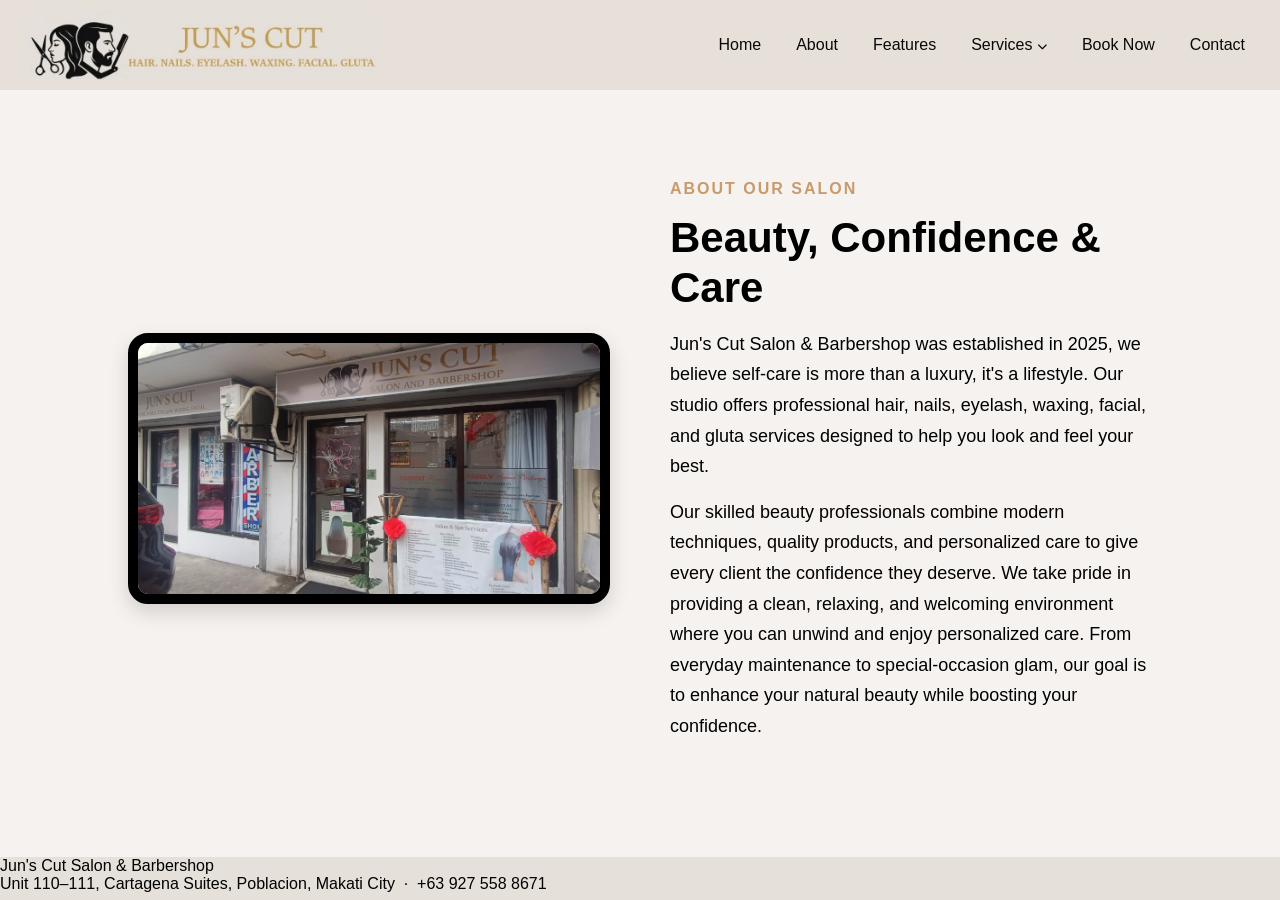
==== about.html @ 6e688b7d "Add files via upload" ====
<!DOCTYPE html>
<html lang="en">

<head>
    <meta charset="UTF-8">
    <meta name="viewport" content="width=device-width, initial-scale=1.0">
    <title>Jun's Cut Salon and Barbershop</title>
    <link rel="stylesheet" href="style.css">
    <link rel="icon" type="image/jpg" href="./favicon.jpg">
    <link rel="stylesheet" href="https://cdnjs.cloudflare.com/ajax/libs/font-awesome/6.6.0/css/all.min.css">
</head>

<body>
    <header>
        <nav class="navbar">
            <a href="home.html" class="nav-logo">
                <img src="./junscut.jpg" alt="Logo" class="logo">
                <button class="hamburger">
                    <span></span>
                    <span></span>
                    <span></span>
                </button>
            </a>
            <ul class="nav-menu">
                <li class="nav-item">
                    <a href="index.html" class="nav-link">Home</a> 
                </li>
                <li class="nav-item">
                    <a href="about.html" class="nav-link">About</a>
                </li>
                <li class="nav-item">
                    <a href="features.html" class="nav-link">Features</a>
                </li>
                <li class="nav-item dropdown-nav">
                    <a href="services.html" class="nav-link">Services <i class="fas fa-chevron-down"></i></a>
                    <ul class="nav-dropdown-menu">
                        <li><a href="services.html" data-category="hair">Hair Services</a></li>
                        <li><a href="services.html" data-category="color">Color Services</a></li>
                        <li><a href="services.html" data-category="brazilian">Brazilian & Rebond</a></li>
                        <li><a href="services.html" data-category="treatment">Treatment</a></li>
                        <li><a href="services.html" data-category="removal">Removal Services</a></li>
                        <li><a href="services.html" data-category="nail">Nail Care</a></li>
                        <li><a href="services.html" data-category="addons">Add-Ons</a></li>
                        <li><a href="services.html" data-category="waxing">Waxing</a></li>
                        <li><a href="services.html" data-category="other">Other Services</a></li>
                    </ul>
                </li>
                <li class="nav-item">
                    <a href="book.html" class="nav-link">Book Now</a>
                </li>
                <li class="nav-item">
                    <a href="contacts.html" class="nav-link">Contact</a>
                </li>
            </ul>
        </nav>
    </header>

            <section id="about" class="about">
            <div class="about-container">
                <div class="about-image">
                    <img src="./entrance.png" alt="Salon Image">
                </div>
                <div class="about-text">
                    <span class="tag">ABOUT OUR SALON</span>
                    <h2>Beauty, Confidence & Care</h2>
                    <p>
                        Jun's Cut Salon & Barbershop was established in 2025, we believe self-care is more than
                        a luxury, it's a lifestyle. Our studio offers professional hair,
                        nails, eyelash, waxing, facial, and gluta services designed to help
                        you look and feel your best.
                    </p>
                    <p>
                        Our skilled beauty professionals combine modern techniques,
                        quality products, and personalized care to give every client
                        the confidence they deserve. We take pride in providing a clean, relaxing, and welcoming
                        environment where you can unwind and enjoy personalized care. From everyday maintenance to
                        special-occasion glam, our goal is to enhance your natural beauty while boosting your
                        confidence.
                    </p>
                </div>
            </div>
        </section>

<footer>
    <div class="foot-gold">Jun's Cut Salon & Barbershop</div>
    <p>Unit 110–111, Cartagena Suites, Poblacion, Makati City &nbsp;·&nbsp; +63 927 558 8671</p>
  </footer>
</body>
</html>
---- style.css ----
* {
    margin: 0;
    padding: 0;
    box-sizing: border-box;
    font-family: "Lora", sans-serif;
}

html {
    scroll-behavior: smooth;
}

ul {
    list-style: none;
}

button {
    cursor: pointer;
    border: none;
    background: none;
}

img {
    width: 100%;
}

body {
    background-color: rgb(229, 224, 218);
}

header {
    background: rgb(229, 224, 218);
}

header .navbar {
    display: flex;
    padding: 10px 20px;
    align-items: center;
    justify-content: space-between;
    flex-wrap: wrap;
}

.logo {
    width: auto;
    height: 70px;
    border-radius: 15%;
    display: block;
}

.navbar .nav-logo {
    display: flex;
    align-items: center;
    flex-shrink: 0;
}

.navbar .nav-menu {
    display: flex;
    gap: 5px;
    align-items: center;
    flex-wrap: wrap;
    justify-content: flex-end;
}

.navbar .nav-menu .nav-link {
    padding: 10px 15px;
    color: rgb(8, 8, 8);
    font-size: 16px;
    border-radius: 8px;
    transition: 0.3s ease;
    text-decoration: none;
    white-space: nowrap;
    display: inline-block;
}

.navbar {
    position: fixed;
    top: 0;
    left: 0;
    width: 100%;
    background-color: #e6e0d9;
    z-index: 1000;
}

.navbar .nav-menu .nav-link:hover {
    color: rgb(54, 53, 54);
    background: rgb(182, 176, 180);
}

.dropdown-nav {
    position: relative;
}

.dropdown-nav .nav-link {
    display: flex;
    align-items: center;
    gap: 5px;
}

.dropdown-nav .nav-link i {
    font-size: 10px;
    transition: transform 0.3s ease;
}

.dropdown-nav:hover .nav-link i {
    transform: rotate(180deg);
}

.nav-dropdown-menu {
    position: absolute;
    top: 100%;
    left: 0;
    background: white;
    min-width: 200px;
    border-radius: 8px;
    box-shadow: 0 8px 25px rgba(0, 0, 0, 0.15);
    opacity: 0;
    visibility: hidden;
    transform: translateY(10px);
    transition: all 0.3s ease;
    z-index: 1000;
    list-style: none;
    padding: 8px 0;
}

.dropdown-nav:hover .nav-dropdown-menu {
    opacity: 1;
    visibility: visible;
    transform: translateY(0);
}

.nav-dropdown-menu li a {
    display: block;
    padding: 10px 20px;
    color: #333;
    text-decoration: none;
    font-size: 14px;
    transition: all 0.2s ease;
    white-space: nowrap;
}

.nav-dropdown-menu li a:hover {
    background: #c89b6d;
    color: white;
}

.hero-section {
    min-height: 100vh;
    padding: 120px 20px 60px;
    display: flex;
    justify-content: center;
    align-items: center;
}

.centered-content h1 {
    font-family: "Lora", sans-serif;
    font-size: clamp(32px, 6vw, 72px);
    line-height: 1.2;
    text-transform: uppercase;
    text-align: center;
    margin: 0 auto 20px auto;
    padding: 0 15px;
}

.centered-content p {
    font-family: "Lora", sans-serif;
    font-size: clamp(14px, 2.5vw, 20px);
    line-height: 1.6;
    max-width: 700px;
    text-align: center;
    margin: 0 auto;
    padding: 0 15px;
}

.centered-content {
    max-width: 750px;
}

.hero-buttons {
    margin-top: 40px;
    display: flex;
    justify-content: center;
    align-items: center;
    gap: 20px;
}

.btn-primary {
    background-color: #c89b6d;
    color: white;
    padding: 14px 35px;
    text-decoration: none;
    border-radius: 4px;
    font-weight: 500;
}

.btn-primary:hover {
    background-color: #000000;
}

.btn-outline:hover {
    background-color: #000000;
    color: white;
}

.left-side-content h1 {
    font-family: "Lora", sans-serif;
    font-weight: 500;
    font-size: 80px;
    display: flex;
    line-height: 95px;
    color: rgb(12, 11, 12);
    text-transform: uppercase;
    margin-bottom: 10px;
    margin-top: 50px;
}

.left-side-content p {
    font-family: "Lora", sans-serif;
    font-weight: 200;
    font-size: 20px;
    display: flex;
    align-items: center;
    justify-content: center;
    flex-direction: column;
    border-radius: 2px;
    margin-bottom: 20px;
    margin-top: 50px;
}

.left-side-content {
    width: 50%;
    height: 100%;
    display: flex;
    flex-direction: column;
    justify-content: center;
    padding-left: 135px;
}

.about {
    padding: 100px 10%;
    margin-top: 80px;
    background: #f5f2ef;
}

.about-container {
    display: flex;
    align-items: center;
    justify-content: space-between;
    gap: 60px;
}

.about-image {
    flex: 1;
    position: relative;
}

.about-image img {
    width: 100%;
    height: auto;
    aspect-ratio: 16 / 9;
    border-radius: 20px;
    border: 10px solid #000;
    box-shadow: 0 8px 20px rgba(0, 0, 0, 0.15);
    object-fit: cover;
    display: block;
}

.about-text {
    flex: 1;
    max-width: 650px;
}

.tag {
    color: #c89b6d;
    font-weight: bold;
    letter-spacing: 2px;
}

.about-text h2 {
    font-size: 42px;
    margin: 15px 0;
    line-height: 1.2;
}

.about-text p {
    line-height: 1.7;
    margin-bottom: 15px;
    font-size: 18px;
}

.features {
    padding: 60px 0;
    background: #ffe5c4;
}

.features h1 {
    font-family: "Lora", sans-serif;
    font-weight: 500;
    font-size: 67px;
    line-height: 95px;
    color: rgb(12, 11, 12);
    text-transform: uppercase;
    margin-bottom: 40px;
    margin-top: 1px;
    padding: 20px;
    text-align: left;
}

.left {
    max-width: 1700px;
    margin: 0 auto;
    padding: 0 20px;
    font-family: 'Lora', sans-serif;
}

.row {
    display: flex;
    align-items: center;
    justify-content: space-between;
    margin-bottom: 60px;
    gap: 40px;
}

.row.reverse {
    flex-direction: row-reverse;
}

.image-box {
    flex: 1;
    display: flex;
    justify-content: flex-end;
}

.image-box img {
    width: 100%;
    border-radius: 12px;
    box-shadow: 0 8px 20px rgba(0, 0, 0, 0.1);
    border: 10px solid #000;
}

.text-content {
    flex: 1;
}

.text-content h2 {
    color: #000000;
    font-size: 2rem;
    margin-bottom: 10px;
}

.text-content p {
    color: #555;
    font-size: 1.1rem;
    line-height: 1.6;
}

.left:first-of-type .row.reverse {
    gap: 20px;
}

.left:first-of-type .row.reverse .text-content {
    padding-right: 10px;
    text-align: right;
}

.left:first-of-type .row.reverse .text-content h2 {
    margin-bottom: 5px;
}

.left:first-of-type .row.reverse .text-content p {
    margin-top: 0;
    line-height: 1.4;
}

.left:nth-of-type(2) .row.reverse {
    gap: 20px;
}

.left:nth-of-type(2) .row.reverse .text-content {
    padding-right: 10px;
    text-align: right;
}

.left:nth-of-type(2) .row.reverse .text-content h2 {
    margin-bottom: 5px;
}

.left:nth-of-type(2) .row.reverse .text-content p {
    margin-top: 0;
    line-height: 1.4;
}

.services {
    background: #e6e0d9;
    padding: 60px 0;
}

.services h1 {
    font-family: "Lora", sans-serif;
    font-weight: 500;
    font-size: 67px;
    line-height: 95px;
    color: rgb(12, 11, 12);
    text-transform: uppercase;
    margin-bottom: 40px;
    padding: 20px;
    text-align: left;
}

.services-container {
    max-width: 1200px;
    margin: auto;
    padding: 0 20px;
}

.dropdown-container {
    display: flex;
    flex-direction: column;
    gap: 15px;
}

.dropdown {
    width: 100%;
}

.dropdown-btn {
    width: 100%;
    padding: 18px 25px;
    background: #c89b6d;
    color: white;
    font-size: 20px;
    font-family: "Lora", sans-serif;
    border: none;
    border-radius: 10px;
    cursor: pointer;
    text-align: left;
    display: flex;
    justify-content: space-between;
    align-items: center;
    transition: all 0.3s ease;
}

.dropdown-btn:hover {
    background: #a87e54;
}

.dropdown-btn i {
    transition: transform 0.3s ease;
}

.dropdown.active .dropdown-btn i {
    transform: rotate(180deg);
}

.dropdown-content {
    max-height: 0;
    overflow: hidden;
    transition: max-height 0.4s ease-out;
    background: white;
    border-radius: 0 0 10px 10px;
}

.dropdown.active .dropdown-content {
    max-height: 2000px;
    transition: max-height 0.6s ease-in;
}

.dropdown-content table {
    width: 100%;
    border-collapse: collapse;
    margin: 0;
}

.dropdown-content td {
    padding: 12px 25px;
    border-bottom: 1px dashed #ccc;
    text-align: left;
    font-size: 16px;
}

.dropdown-content td:last-child {
    text-align: right;
    font-weight: bold;
    color: #c89b6d;
}

.dropdown-content tr:last-child td {
    border-bottom: none;
}

.dropdown-content tr:hover {
    background: #f9f5f0;
}

.booking-section {
    background: #ffe5c4;
    padding: 80px 10%;
}

.booking-container {
    max-width: 700px;
    margin: 0 auto;
}

.booking-section h2 {
    font-family: "Lora", sans-serif;
    font-size: 48px;
    color: #0c0b0c;
    text-align: center;
    margin-bottom: 15px;
}

.booking-subtitle {
    font-family: "Lora", sans-serif;
    font-size: 20px;
    color: #555;
    text-align: center;
    margin-bottom: 50px;
}

.booking-form {
    background: white;
    padding: 50px;
    border-radius: 20px;
    box-shadow: 0 8px 30px rgba(0, 0, 0, 0.1);
}

.form-group {
    margin-bottom: 25px;
}

.form-group label {
    display: block;
    font-family: "Lora", sans-serif;
    font-size: 16px;
    font-weight: 600;
    color: #333;
    margin-bottom: 8px;
}

.form-group input,
.form-group select,
.form-group textarea {
    width: 100%;
    padding: 14px 18px;
    border: 2px solid #e0d5c5;
    border-radius: 10px;
    font-size: 16px;
    font-family: "Lora", sans-serif;
    color: #333;
    background: #fafafa;
    transition: all 0.3s ease;
}

.form-group input:focus,
.form-group select:focus,
.form-group textarea:focus {
    outline: none;
    border-color: #c89b6d;
    background: white;
    box-shadow: 0 0 0 3px rgba(200, 155, 109, 0.1);
}

.form-group input::placeholder,
.form-group textarea::placeholder {
    color: #aaa;
}

.form-group select {
    cursor: pointer;
    appearance: none;
    background-image: url("data:image/svg+xml,%3Csvg xmlns='http://www.w3.org/2000/svg' width='12' height='12' viewBox='0 0 12 12'%3E%3Cpath fill='%23333' d='M6 8L1 3h10z'/%3E%3C/svg%3E");
    background-repeat: no-repeat;
    background-position: right 15px center;
    padding-right: 40px;
}

input[type="date"]:invalid,
select:invalid {
    border-color: #e0d5c5 !important;
    background: #fafafa !important;
    box-shadow: none !important;
    color: #333 !important;
}

input[type="date"]:invalid::-webkit-datetime-edit,
select:invalid {
    color: #333 !important;
}

.submit-btn {
    width: 100%;
    padding: 16px;
    background: #c89b6d;
    color: white;
    font-size: 20px;
    font-family: "Lora", sans-serif;
    font-weight: 600;
    border: none;
    border-radius: 10px;
    cursor: pointer;
    transition: all 0.3s ease;
    letter-spacing: 1px;
    margin-top: 10px;
}

.submit-btn:hover {
    background: #a87e54;
    transform: translateY(-2px);
    box-shadow: 0 8px 25px rgba(200, 155, 109, 0.3);
}

.booking-success {
    text-align: center;
    padding: 60px 30px;
    background: white;
    border-radius: 20px;
    box-shadow: 0 8px 30px rgba(0, 0, 0, 0.1);
}

.booking-success i {
    font-size: 80px;
    color: #4CAF50;
    margin-bottom: 20px;
}

.booking-success h3 {
    font-family: "Lora", sans-serif;
    font-size: 32px;
    color: #333;
    margin-bottom: 15px;
}

.booking-success p {
    font-size: 18px;
    color: #666;
}

.contact-section {
    background: #e6e0d9;
    padding: 80px 10%;
    margin-top: 50px;
}

.contact-container {
    max-width: 1200px;
    margin: 0 auto;
}

.contact-section h2 {
    font-family: "Lora", sans-serif;
    font-size: 48px;
    color: #0c0b0c;
    text-align: center;
    margin-bottom: 15px;
}

.contact-subtitle {
    font-family: "Lora", sans-serif;
    font-size: 20px;
    color: #555;
    text-align: center;
    margin-bottom: 50px;
}

.contact-info {
    display: flex;
    flex-direction: column;
    gap: 20px;
    max-width: 800px;
    margin: 0 auto 50px;
    background: white;
    padding: 40px;
    border-radius: 15px;
    box-shadow: 0 5px 20px rgba(0, 0, 0, 0.1);
}

.contact-item {
    display: flex;
    align-items: center;
    gap: 20px;
    font-size: 18px;
    color: #333;
    padding: 10px 0;
    border-bottom: 1px solid #e0e0e0;
}

.contact-item:last-child {
    border-bottom: none;
}

.contact-item i {
    font-size: 24px;
    color: #c89b6d;
    width: 30px;
    text-align: center;
}

.contact-item span {
    line-height: 1.5;
}

.social-section {
    text-align: center;
    margin-top: 40px;
}

.social-section h3 {
    font-family: "Lora", sans-serif;
    font-size: 28px;
    color: #0c0b0c;
    margin-bottom: 25px;
}

.social-links {
    display: flex;
    justify-content: center;
    gap: 30px;
    flex-wrap: wrap;
}

.social-link {
    display: inline-flex;
    align-items: center;
    gap: 10px;
    padding: 12px 25px;
    background: #c89b6d;
    color: white;
    text-decoration: none;
    border-radius: 8px;
    font-size: 18px;
    transition: all 0.3s ease;
}

.social-link:hover {
    background: #a87e54;
    transform: translateY(-2px);
    box-shadow: 0 5px 15px rgba(200, 155, 109, 0.3);
}

.social-link i {
    font-size: 20px;
}

.footer-text {
    text-align: center;
    margin-top: 30px;
}

@media (max-width: 968px) {
    .about-container {
        flex-direction: column;
        gap: 40px;
    }

    .about-image {
        width: 100%;
    }

    .about-text {
        max-width: 100%;
    }

    .left-side-content {
        width: 100%;
        padding-left: 40px;
        padding-right: 40px;
    }

    .left-side-content h1 {
        font-size: 50px;
        line-height: 60px;
    }
}

@media (max-width: 768px) {
    header .navbar {
        flex-direction: column;
        justify-content: center;
    }

    .navbar .nav-logo {
        margin-bottom: 10px;
    }

    .logo {
        height: 50px;
    }

    .navbar .nav-menu {
        justify-content: center;
        gap: 3px;
    }
    
    .navbar .nav-menu .nav-link {
        padding: 8px 10px;
        font-size: 12px;
    }

    .nav-dropdown-menu {
        left: auto;
        right: 0;
        min-width: 160px;
    }

    .nav-dropdown-menu li a {
        font-size: 12px;
        padding: 8px 15px;
    }

    .row,
    .row.reverse {
        flex-direction: column;
        gap: 20px;
    }

    .row.reverse .text-content {
        text-align: center;
        padding-right: 0;
    }

    .left:first-of-type .row.reverse .text-content,
    .left:nth-of-type(2) .row.reverse .text-content {
        text-align: center;
    }

    .text-content {
        text-align: center;
    }

    .dropdown-btn {
        font-size: 17px;
        padding: 15px 20px;
    }

    .dropdown-content td {
        padding: 10px 20px;
        font-size: 14px;
    }

    .services h1 {
        font-size: 40px;
        line-height: 50px;
    }

    .booking-section {
        padding: 60px 5%;
    }

    .booking-section h2 {
        font-size: 36px;
    }

    .booking-form {
        padding: 30px 25px;
    }

    .submit-btn {
        font-size: 18px;
        padding: 14px;
    }

    .contact-section {
        padding: 60px 5%;
    }

    .contact-section h2 {
        font-size: 36px;
    }

    .contact-info {
        padding: 25px;
    }

    .contact-item {
        font-size: 16px;
        gap: 15px;
    }

    .social-links {
        gap: 15px;
    }

    .social-link {
        padding: 10px 20px;
        font-size: 16px;
    }
}

@media (max-width: 480px) {
    .navbar .nav-menu .nav-link {
        padding: 6px 8px;
        font-size: 11px;
    }

    .about-text h2 {
        font-size: 32px;
    }

    .about {
        padding: 60px 5%;
    }

    .left-side-content h1 {
        font-size: 36px;
        line-height: 45px;
    }

    .features h1,
    .services h1 {
        font-size: 40px;
        line-height: 50px;
    }
}
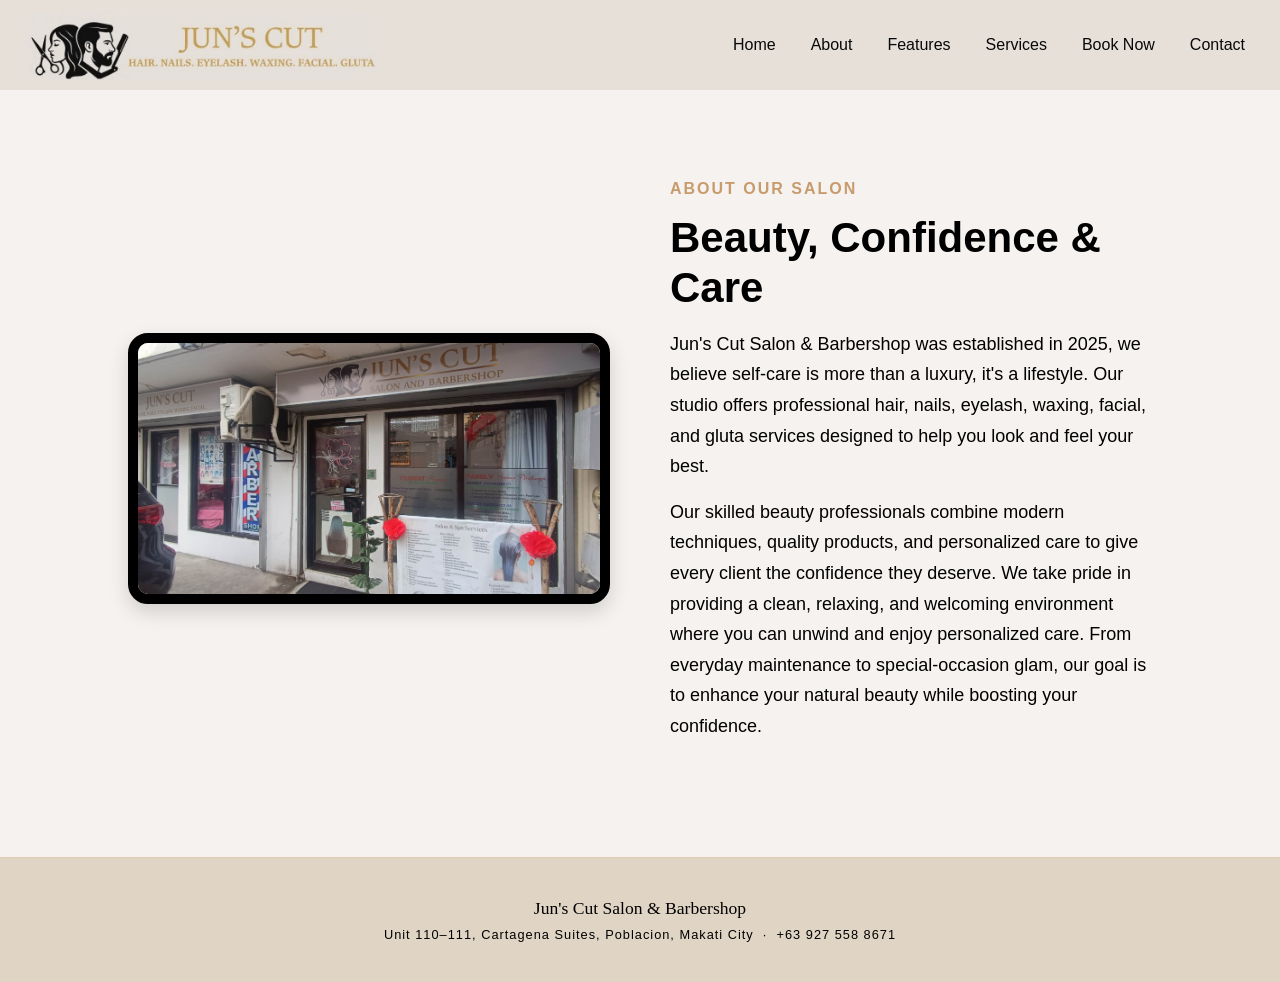
==== commit 3804504f: "Add files via upload" ====
--- a/about.html
+++ b/about.html
@@ -15,11 +15,7 @@
         <nav class="navbar">
             <a href="home.html" class="nav-logo">
                 <img src="./junscut.jpg" alt="Logo" class="logo">
-                <button class="hamburger">
-                    <span></span>
-                    <span></span>
-                    <span></span>
-                </button>
+                
             </a>
             <ul class="nav-menu">
                 <li class="nav-item">
@@ -31,25 +27,14 @@
                 <li class="nav-item">
                     <a href="features.html" class="nav-link">Features</a>
                 </li>
-                <li class="nav-item dropdown-nav">
-                    <a href="services.html" class="nav-link">Services <i class="fas fa-chevron-down"></i></a>
-                    <ul class="nav-dropdown-menu">
-                        <li><a href="services.html" data-category="hair">Hair Services</a></li>
-                        <li><a href="services.html" data-category="color">Color Services</a></li>
-                        <li><a href="services.html" data-category="brazilian">Brazilian & Rebond</a></li>
-                        <li><a href="services.html" data-category="treatment">Treatment</a></li>
-                        <li><a href="services.html" data-category="removal">Removal Services</a></li>
-                        <li><a href="services.html" data-category="nail">Nail Care</a></li>
-                        <li><a href="services.html" data-category="addons">Add-Ons</a></li>
-                        <li><a href="services.html" data-category="waxing">Waxing</a></li>
-                        <li><a href="services.html" data-category="other">Other Services</a></li>
-                    </ul>
+                <li class="nav-item">
+                    <a href="services.html" class="nav-link">Services</a>
                 </li>
                 <li class="nav-item">
                     <a href="book.html" class="nav-link">Book Now</a>
                 </li>
                 <li class="nav-item">
-                    <a href="contacts.html" class="nav-link">Contact</a>
+                    <a href="contact.html" class="nav-link">Contact</a>
                 </li>
             </ul>
         </nav>
--- a/style.css
+++ b/style.css
@@ -24,7 +24,7 @@
 }
 
 body {
-    background-color: rgb(229, 224, 218);
+    background-color: #f5f2ef;
 }
 
 header {
@@ -85,63 +85,6 @@
     background: rgb(182, 176, 180);
 }
 
-.dropdown-nav {
-    position: relative;
-}
-
-.dropdown-nav .nav-link {
-    display: flex;
-    align-items: center;
-    gap: 5px;
-}
-
-.dropdown-nav .nav-link i {
-    font-size: 10px;
-    transition: transform 0.3s ease;
-}
-
-.dropdown-nav:hover .nav-link i {
-    transform: rotate(180deg);
-}
-
-.nav-dropdown-menu {
-    position: absolute;
-    top: 100%;
-    left: 0;
-    background: white;
-    min-width: 200px;
-    border-radius: 8px;
-    box-shadow: 0 8px 25px rgba(0, 0, 0, 0.15);
-    opacity: 0;
-    visibility: hidden;
-    transform: translateY(10px);
-    transition: all 0.3s ease;
-    z-index: 1000;
-    list-style: none;
-    padding: 8px 0;
-}
-
-.dropdown-nav:hover .nav-dropdown-menu {
-    opacity: 1;
-    visibility: visible;
-    transform: translateY(0);
-}
-
-.nav-dropdown-menu li a {
-    display: block;
-    padding: 10px 20px;
-    color: #333;
-    text-decoration: none;
-    font-size: 14px;
-    transition: all 0.2s ease;
-    white-space: nowrap;
-}
-
-.nav-dropdown-menu li a:hover {
-    background: #c89b6d;
-    color: white;
-}
-
 .hero-section {
     min-height: 100vh;
     padding: 120px 20px 60px;
@@ -288,7 +231,7 @@
 
 .features {
     padding: 60px 0;
-    background: #ffe5c4;
+    background: #f5f2ef;
 }
 
 .features h1 {
@@ -299,9 +242,9 @@
     color: rgb(12, 11, 12);
     text-transform: uppercase;
     margin-bottom: 40px;
-    margin-top: 1px;
+    margin-top: 40px;
     padding: 20px;
-    text-align: left;
+    text-align: center;
 }
 
 .left {
@@ -389,7 +332,7 @@
 }
 
 .services {
-    background: #e6e0d9;
+    background: #f5f2ef;
     padding: 60px 0;
 }
 
@@ -401,8 +344,9 @@
     color: rgb(12, 11, 12);
     text-transform: uppercase;
     margin-bottom: 40px;
+    margin-top: 40px;
     padding: 20px;
-    text-align: left;
+    text-align: center;
 }
 
 .services-container {
@@ -491,7 +435,7 @@
 }
 
 .booking-section {
-    background: #ffe5c4;
+    background: #f5f2ef;
     padding: 80px 10%;
 }
 
@@ -505,7 +449,8 @@
     font-size: 48px;
     color: #0c0b0c;
     text-align: center;
-    margin-bottom: 15px;
+    margin-bottom: 20px;
+    margin-top: 40px;
 }
 
 .booking-subtitle {
@@ -635,7 +580,7 @@
 }
 
 .contact-section {
-    background: #e6e0d9;
+    background: #    margin-top: 40px;;
     padding: 80px 10%;
     margin-top: 50px;
 }
@@ -744,6 +689,18 @@
     text-align: center;
     margin-top: 30px;
 }
+footer {
+  background-color: #e0d5c5;
+  border-top: 1px solid rgba(201,168,76,0.2);
+  padding: 40px 5%;
+  text-align: center;
+}
+footer p {
+  color: black;
+  font-size: 0.8rem;
+  letter-spacing: 1px;
+}
+footer .foot-gold { color: var(--gold); font-family: 'Playfair Display', serif; font-size: 1.1rem; margin-bottom: 8px; }
 
 @media (max-width: 968px) {
     .about-container {
@@ -909,4 +866,4 @@
         font-size: 40px;
         line-height: 50px;
     }
-}+}
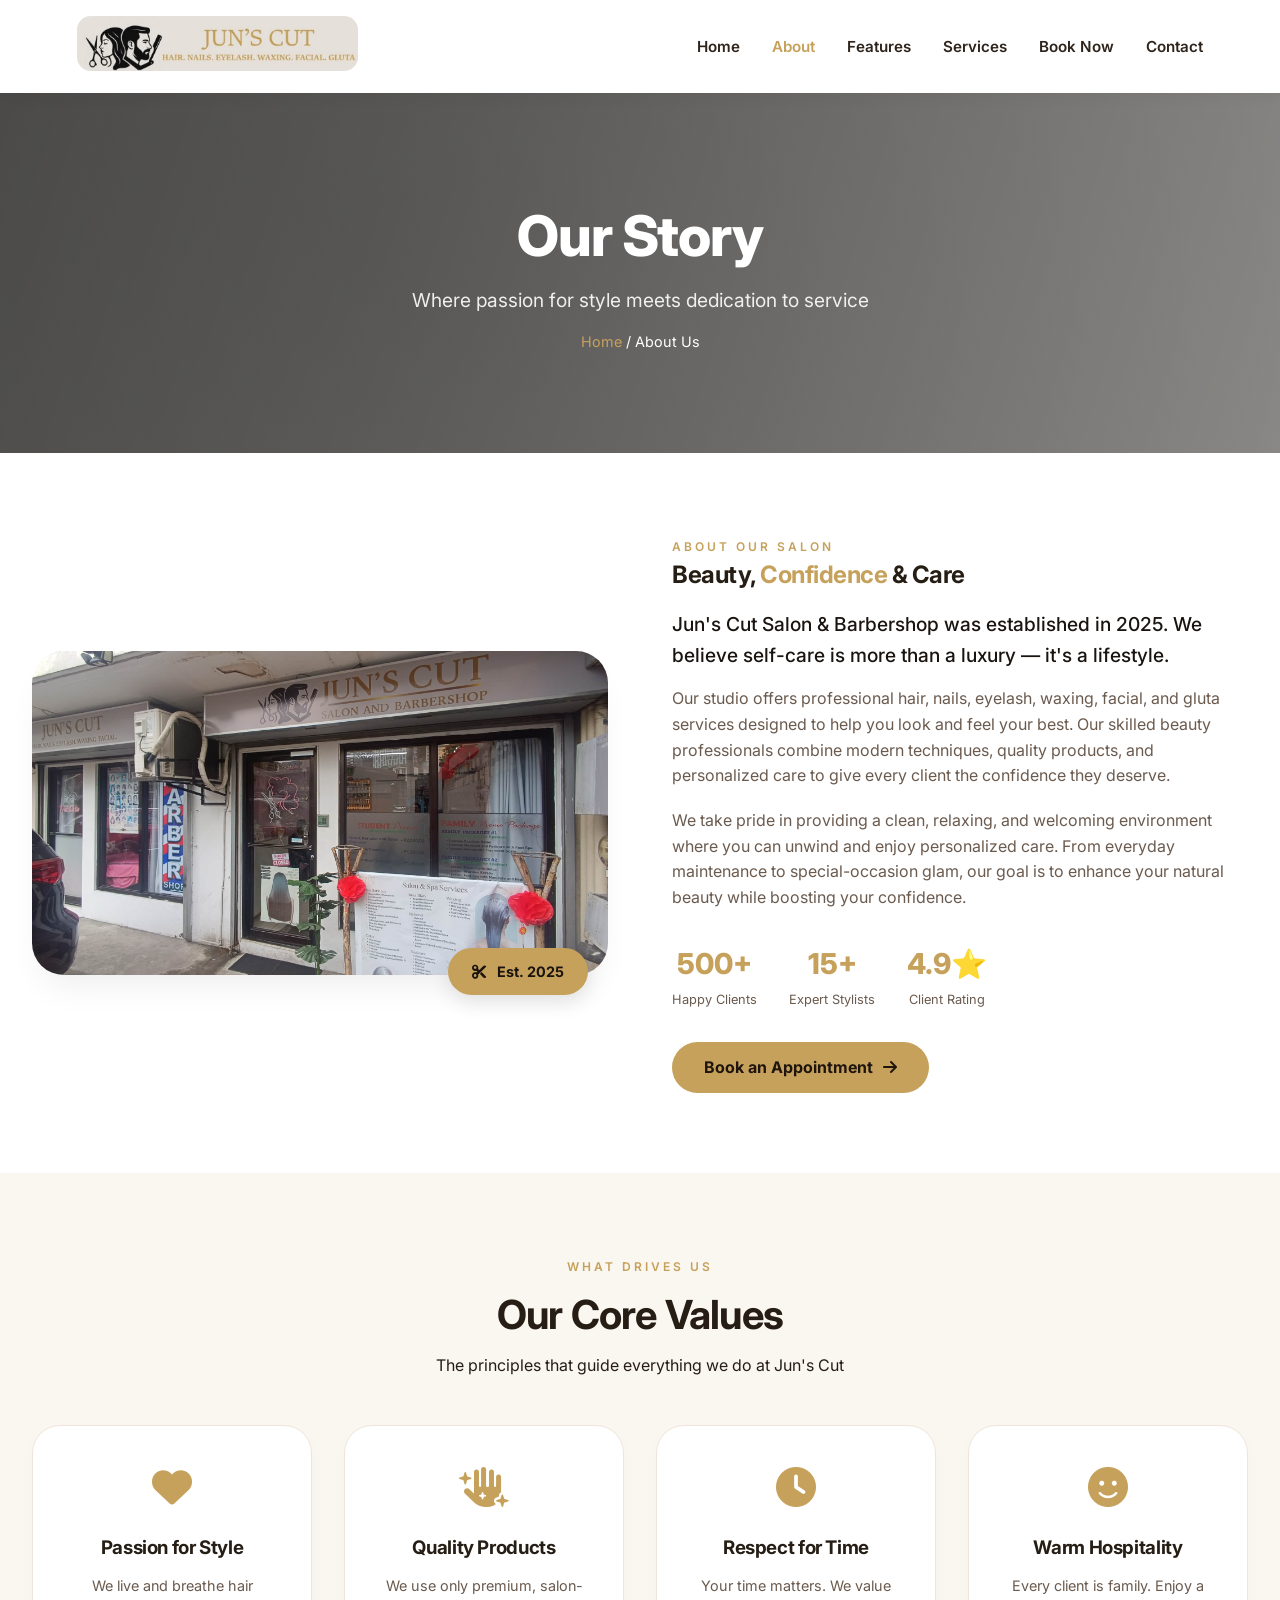
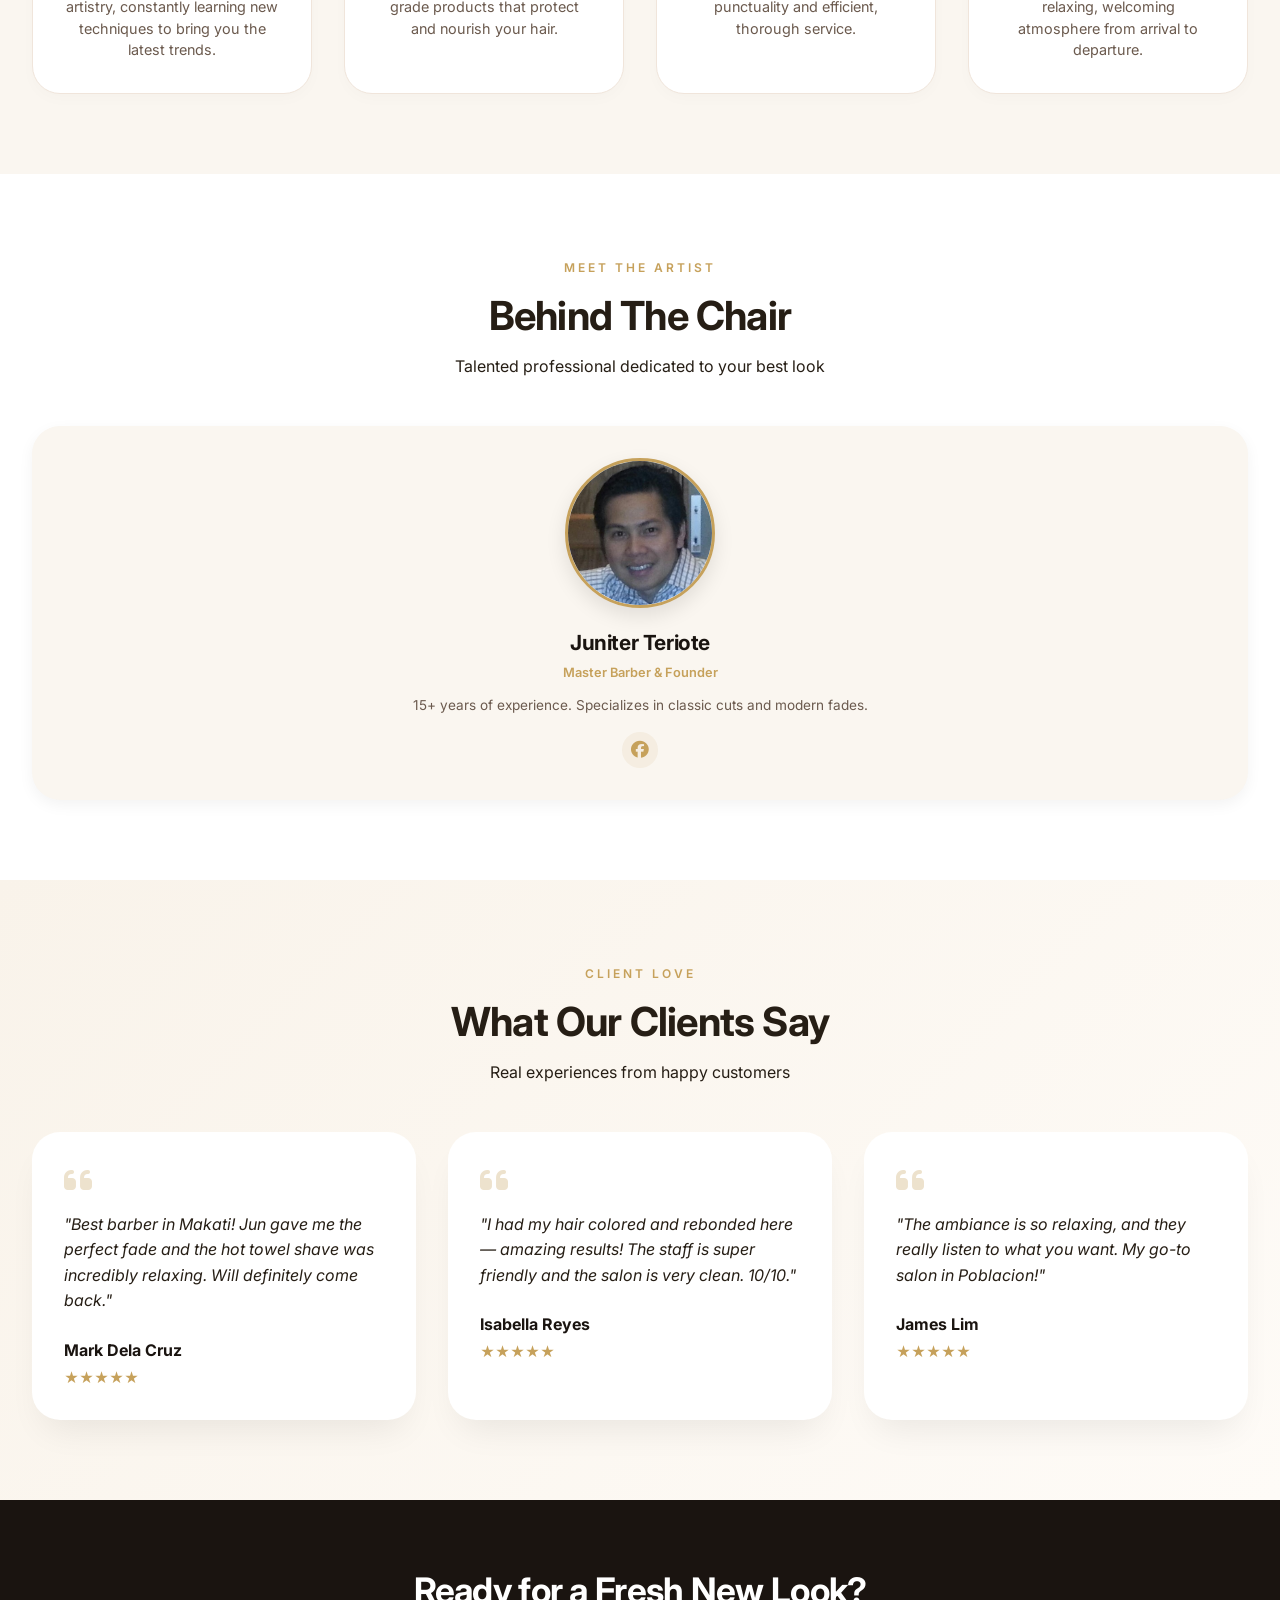
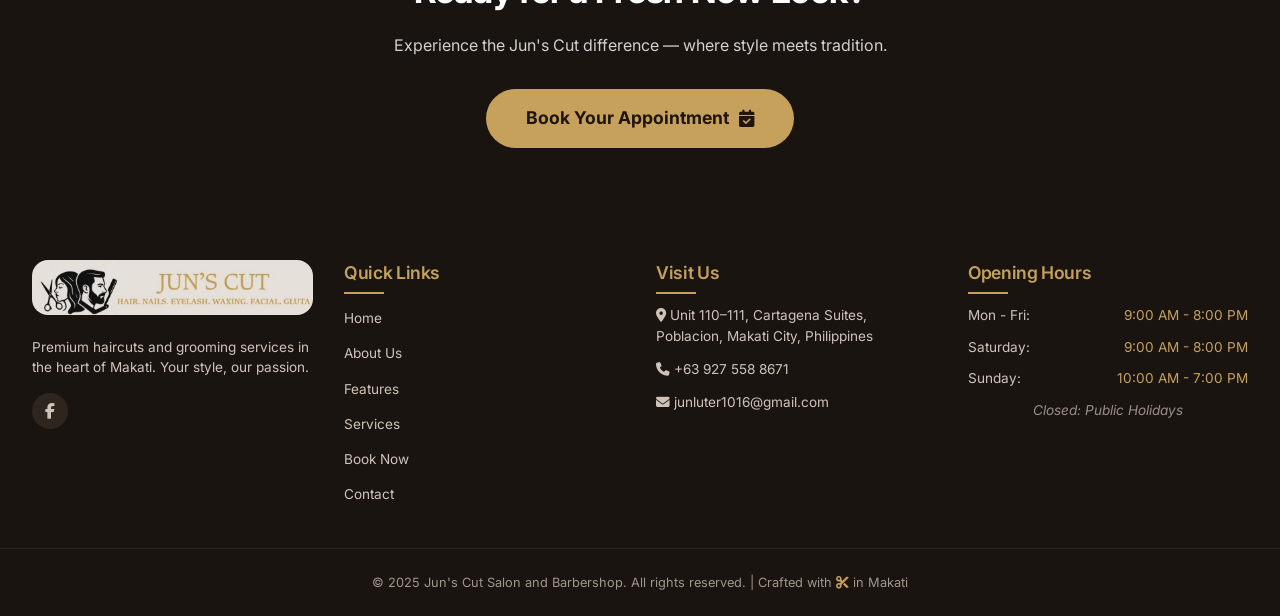
==== commit f813c2b9: "Add files via upload" ====
--- a/about.html
+++ b/about.html
@@ -3,26 +3,29 @@
 
 <head>
     <meta charset="UTF-8">
-    <meta name="viewport" content="width=device-width, initial-scale=1.0">
-    <title>Jun's Cut Salon and Barbershop</title>
+    <meta name="viewport" content="width=device-width, initial-scale=1.0, viewport-fit=cover">
+    <title>About Us | Jun's Cut Salon and Barbershop</title>
     <link rel="stylesheet" href="style.css">
     <link rel="icon" type="image/jpg" href="./favicon.jpg">
     <link rel="stylesheet" href="https://cdnjs.cloudflare.com/ajax/libs/font-awesome/6.6.0/css/all.min.css">
+    <link href="https://fonts.googleapis.com/css2?family=Inter:opsz,wght@14..32,300;14..32,400;14..32,500;14..32,600;14..32,700;14..32,800&display=swap" rel="stylesheet">
 </head>
 
 <body>
     <header>
         <nav class="navbar">
-            <a href="home.html" class="nav-logo">
-                <img src="./junscut.jpg" alt="Logo" class="logo">
-                
+            <a href="index.html" class="nav-logo">
+                <img src="./junscut.jpg" alt="Jun's Cut Salon Logo" class="logo">
             </a>
-            <ul class="nav-menu">
-                <li class="nav-item">
-                    <a href="index.html" class="nav-link">Home</a> 
-                </li>
-                <li class="nav-item">
-                    <a href="about.html" class="nav-link">About</a>
+            <button class="mobile-toggle" id="mobileToggle" aria-label="Toggle navigation">
+                <i class="fas fa-bars"></i>
+            </button>
+            <ul class="nav-menu" id="navMenu">
+                <li class="nav-item">
+                    <a href="index.html" class="nav-link">Home</a>
+                </li>
+                <li class="nav-item">
+                    <a href="about.html" class="nav-link active">About</a>
                 </li>
                 <li class="nav-item">
                     <a href="features.html" class="nav-link">Features</a>
@@ -40,35 +43,212 @@
         </nav>
     </header>
 
-            <section id="about" class="about">
-            <div class="about-container">
-                <div class="about-image">
-                    <img src="./entrance.png" alt="Salon Image">
-                </div>
-                <div class="about-text">
-                    <span class="tag">ABOUT OUR SALON</span>
-                    <h2>Beauty, Confidence & Care</h2>
-                    <p>
-                        Jun's Cut Salon & Barbershop was established in 2025, we believe self-care is more than
-                        a luxury, it's a lifestyle. Our studio offers professional hair,
-                        nails, eyelash, waxing, facial, and gluta services designed to help
-                        you look and feel your best.
-                    </p>
-                    <p>
-                        Our skilled beauty professionals combine modern techniques,
-                        quality products, and personalized care to give every client
-                        the confidence they deserve. We take pride in providing a clean, relaxing, and welcoming
-                        environment where you can unwind and enjoy personalized care. From everyday maintenance to
-                        special-occasion glam, our goal is to enhance your natural beauty while boosting your
-                        confidence.
-                    </p>
-                </div>
-            </div>
-        </section>
+    <main>
+        <section class="page-hero about-hero">
+            <div class="page-hero-overlay"></div>
+            <div class="page-hero-content">
+                <h1>Our Story</h1>
+                <p>Where passion for style meets dedication to service</p>
+                <div class="breadcrumb">
+                    <a href="index.html">Home</a> <span>/</span> <span class="current">About Us</span>
+                </div>
+            </div>
+        </section>
+
+
+        <section id="about" class="about-section">
+            <div class="container">
+                <div class="about-grid">
+                    <div class="about-image-wrapper">
+                        <div class="about-image">
+                            <img src="./entrance.png" alt="Jun's Cut Salon Entrance and Interior">
+                        </div>
+                        <div class="image-badge">
+                            <i class="fas fa-scissors"></i> Est. 2025
+                        </div>
+                    </div>
+                    <div class="about-text">
+                        <span class="section-tag">ABOUT OUR SALON</span>
+                        <h2>Beauty, <span class="gold-text">Confidence</span> & Care</h2>
+                        <p class="lead-text">
+                            Jun's Cut Salon & Barbershop was established in 2025. We believe self-care is more than
+                            a luxury — it's a lifestyle.
+                        </p>
+                        <p>
+                            Our studio offers professional hair, nails, eyelash, waxing, facial, and gluta services designed to help
+                            you look and feel your best. Our skilled beauty professionals combine modern techniques,
+                            quality products, and personalized care to give every client the confidence they deserve.
+                        </p>
+                        <p>
+                            We take pride in providing a clean, relaxing, and welcoming environment where you can unwind and enjoy personalized care. 
+                            From everyday maintenance to special-occasion glam, our goal is to enhance your natural beauty while boosting your confidence.
+                        </p>
+                        <div class="about-stats">
+                            <div class="stat-item">
+                                <span class="stat-number">500+</span>
+                                <span class="stat-label">Happy Clients</span>
+                            </div>
+                            <div class="stat-item">
+                                <span class="stat-number">15+</span>
+                                <span class="stat-label">Expert Stylists</span>
+                            </div>
+                            <div class="stat-item">
+                                <span class="stat-number">4.9⭐</span>
+                                <span class="stat-label">Client Rating</span>
+                            </div>
+                        </div>
+                        <a href="book.html" class="btn-primary">Book an Appointment <i class="fas fa-arrow-right"></i></a>
+                    </div>
+                </div>
+            </div>
+        </section>
+        <section class="values-section">
+            <div class="container">
+                <div class="section-header">
+                    <span class="section-tag">What Drives Us</span>
+                    <h2>Our Core Values</h2>
+                    <p>The principles that guide everything we do at Jun's Cut</p>
+                </div>
+                <div class="values-grid">
+                    <div class="value-card">
+                        <div class="value-icon"><i class="fas fa-heart"></i></div>
+                        <h3>Passion for Style</h3>
+                        <p>We live and breathe hair artistry, constantly learning new techniques to bring you the latest trends.</p>
+                    </div>
+                    <div class="value-card">
+                        <div class="value-icon"><i class="fas fa-hand-sparkles"></i></div>
+                        <h3>Quality Products</h3>
+                        <p>We use only premium, salon-grade products that protect and nourish your hair.</p>
+                    </div>
+                    <div class="value-card">
+                        <div class="value-icon"><i class="fas fa-clock"></i></div>
+                        <h3>Respect for Time</h3>
+                        <p>Your time matters. We value punctuality and efficient, thorough service.</p>
+                    </div>
+                    <div class="value-card">
+                        <div class="value-icon"><i class="fas fa-smile"></i></div>
+                        <h3>Warm Hospitality</h3>
+                        <p>Every client is family. Enjoy a relaxing, welcoming atmosphere from arrival to departure.</p>
+                    </div>
+                </div>
+            </div>
+        </section>
+
+        <!-- Team Section -->
+<section class="team-section">
+    <div class="container">
+        <div class="section-header">
+            <span class="section-tag">Meet The Artist</span>
+            <h2>Behind The Chair</h2>
+            <p>Talented professional dedicated to your best look</p>
+        </div>
+        <div class="team-grid">
+            <div class="team-card">
+                <!-- REPLACE THIS PLACEHOLDER WITH ACTUAL IMAGE -->
+                <div class="team-image">
+                    <img src="./juniter.jpg" alt="Juniter Teriote - Master Barber">
+                </div>
+                <h3>Juniter Teriote</h3>
+                <span class="team-role">Master Barber & Founder</span>
+                <p>15+ years of experience. Specializes in classic cuts and modern fades.</p>
+                <div class="team-social">
+                    <a href="https://www.facebook.com/jun.lter" target="_blank"><i class="fab fa-facebook"></i></a>
+                </div>
+            </div>
+        </div>
+    </div>
+</section>
+
+        <section class="testimonials-section">
+            <div class="container">
+                <div class="section-header">
+                    <span class="section-tag">Client Love</span>
+                    <h2>What Our Clients Say</h2>
+                    <p>Real experiences from happy customers</p>
+                </div>
+                <div class="testimonials-grid">
+                    <div class="testimonial-card">
+                        <i class="fas fa-quote-left quote-icon"></i>
+                        <p>"Best barber in Makati! Jun gave me the perfect fade and the hot towel shave was incredibly relaxing. Will definitely come back."</p>
+                        <div class="client-info">
+                            <strong>Mark Dela Cruz</strong>
+                            <div class="stars">★★★★★</div>
+                        </div>
+                    </div>
+                    <div class="testimonial-card">
+                        <i class="fas fa-quote-left quote-icon"></i>
+                        <p>"I had my hair colored and rebonded here — amazing results! The staff is super friendly and the salon is very clean. 10/10."</p>
+                        <div class="client-info">
+                            <strong>Isabella Reyes</strong>
+                            <div class="stars">★★★★★</div>
+                        </div>
+                    </div>
+                    <div class="testimonial-card">
+                        <i class="fas fa-quote-left quote-icon"></i>
+                        <p>"The ambiance is so relaxing, and they really listen to what you want. My go-to salon in Poblacion!"</p>
+                        <div class="client-info">
+                            <strong>James Lim</strong>
+                            <div class="stars">★★★★★</div>
+                        </div>
+                    </div>
+                </div>
+            </div>
+        </section>
+
+        <section class="cta-section">
+            <div class="container">
+                <div class="cta-content">
+                    <h2>Ready for a Fresh New Look?</h2>
+                    <p>Experience the Jun's Cut difference — where style meets tradition.</p>
+                    <a href="book.html" class="btn-primary btn-large">Book Your Appointment <i class="fas fa-calendar-check"></i></a>
+                </div>
+            </div>
+        </section>
+    </main>
 
 <footer>
-    <div class="foot-gold">Jun's Cut Salon & Barbershop</div>
-    <p>Unit 110–111, Cartagena Suites, Poblacion, Makati City &nbsp;·&nbsp; +63 927 558 8671</p>
-  </footer>
+    <div class="footer-content">
+        <div class="footer-col">
+            <div class="footer-logo">
+                <img src="./junscut.jpg" alt="Jun's Cut Logo">
+            </div>
+            <p>Premium haircuts and grooming services in the heart of Makati. Your style, our passion.</p>
+            <div class="social-links">
+                <a href="https://www.facebook.com/profile.php?id=61584180612265" target="_blank"><i class="fab fa-facebook-f"></i></a>
+            </div>
+        </div>
+        <div class="footer-col">
+            <h4>Quick Links</h4>
+            <ul>
+                <li><a href="index.html">Home</a></li>
+                <li><a href="about.html">About Us</a></li>
+                <li><a href="features.html">Features</a></li>
+                <li><a href="services.html">Services</a></li>
+                <li><a href="book.html">Book Now</a></li>
+                <li><a href="contact.html">Contact</a></li>
+            </ul>
+        </div>
+        <div class="footer-col">
+            <h4>Visit Us</h4>
+            <p><i class="fas fa-location-dot"></i> Unit 110–111, Cartagena Suites,<br> Poblacion, Makati City, Philippines</p>
+            <p><i class="fas fa-phone"></i> +63 927 558 8671</p>
+            <p><i class="fas fa-envelope"></i> junluter1016@gmail.com</p>
+        </div>
+        <div class="footer-col">
+            <h4>Opening Hours</h4>
+            <ul class="hours">
+                <li>Mon - Fri: <span>9:00 AM - 8:00 PM</span></li>
+                <li>Saturday: <span>9:00 AM - 8:00 PM</span></li>
+                <li>Sunday: <span>10:00 AM - 7:00 PM</span></li>
+                <li class="holiday">Closed: Public Holidays</li>
+            </ul>
+        </div>
+    </div>
+    <div class="footer-bottom">
+        <p>&copy; 2025 Jun's Cut Salon and Barbershop. All rights reserved. | Crafted with <i class="fas fa-scissors"></i> in Makati</p>
+    </div>
+</footer>
+    <script src="script.js"></script>
 </body>
+
 </html>
--- a/style.css
+++ b/style.css
@@ -1,869 +1,2327 @@
+/* Reset & Base */
 * {
     margin: 0;
     padding: 0;
     box-sizing: border-box;
-    font-family: "Lora", sans-serif;
-}
-
-html {
+}
+
+body {
+    font-family: 'Inter', sans-serif;
+    background-color: #FEFBF7;
+    color: #261E15;
+    line-height: 1.5;
     scroll-behavior: smooth;
 }
 
-ul {
+:root {
+    --gold: #C6A15B;
+    --gold-dark: #A十七三F;
+    --dark-charcoal: #1A1410;
+    --soft-cream: #FAF6F0;
+    --gray-mid: #6B5A4E;
+    --white: #FFFFFF;
+    --shadow-card: 0 20px 35px -12px rgba(0,0,0,0.08);
+}
+
+/* Typography */
+h1, h2, h3, h4 {
+    font-weight: 700;
+    letter-spacing: -0.02em;
+}
+
+.gold-text {
+    color: var(--gold);
+}
+
+/* Navigation */
+.navbar {
+    display: flex;
+    justify-content: space-between;
+    align-items: center;
+    padding: 1rem 6%;
+    background: var(--white);
+    box-shadow: 0 4px 20px rgba(0,0,0,0.02);
+    position: sticky;
+    top: 0;
+    z-index: 1000;
+    flex-wrap: wrap;
+}
+
+.logo {
+    height: 55px;
+    width: auto;
+    border-radius: 14px;
+    object-fit: cover;
+}
+
+.nav-menu {
+    display: flex;
     list-style: none;
-}
-
-button {
+    gap: 2rem;
+    transition: all 0.3s ease;
+}
+
+.nav-link {
+    text-decoration: none;
+    font-weight: 600;
+    color: #2F241B;
+    font-size: 0.95rem;
+    transition: 0.2s;
+    position: relative;
+}
+
+.nav-link:hover, .nav-link.active {
+    color: var(--gold);
+}
+
+.mobile-toggle {
+    display: none;
+    background: none;
+    border: none;
+    font-size: 1.8rem;
+    color: var(--dark-charcoal);
     cursor: pointer;
-    border: none;
-    background: none;
-}
-
-img {
-    width: 100%;
-}
-
-body {
-    background-color: #f5f2ef;
-}
-
-header {
-    background: rgb(229, 224, 218);
-}
-
-header .navbar {
-    display: flex;
-    padding: 10px 20px;
+}
+
+/* Hero Section */
+.hero-section {
+    background: linear-gradient(107deg, rgba(0,0,0,0.6) 0%, rgba(0,0,0,0.25) 100%), url('https://images.pexels.com/photos/3993449/beard-trimming-barber-shop-3993449.jpg?auto=compress&cs=tinysrgb&w=1600');
+    background-size: cover;
+    background-position: center 30%;
+    min-height: 90vh;
+    display: flex;
     align-items: center;
-    justify-content: space-between;
-    flex-wrap: wrap;
-}
-
-.logo {
-    width: auto;
-    height: 70px;
-    border-radius: 15%;
-    display: block;
-}
-
-.navbar .nav-logo {
-    display: flex;
-    align-items: center;
-    flex-shrink: 0;
-}
-
-.navbar .nav-menu {
-    display: flex;
-    gap: 5px;
-    align-items: center;
-    flex-wrap: wrap;
-    justify-content: flex-end;
-}
-
-.navbar .nav-menu .nav-link {
-    padding: 10px 15px;
-    color: rgb(8, 8, 8);
-    font-size: 16px;
-    border-radius: 8px;
-    transition: 0.3s ease;
-    text-decoration: none;
-    white-space: nowrap;
-    display: inline-block;
-}
-
-.navbar {
-    position: fixed;
+    position: relative;
+}
+
+.hero-overlay {
+    position: absolute;
     top: 0;
     left: 0;
     width: 100%;
-    background-color: #e6e0d9;
-    z-index: 1000;
-}
-
-.navbar .nav-menu .nav-link:hover {
-    color: rgb(54, 53, 54);
-    background: rgb(182, 176, 180);
-}
-
-.hero-section {
-    min-height: 100vh;
-    padding: 120px 20px 60px;
-    display: flex;
+    height: 100%;
+    background: radial-gradient(circle at 20% 30%, rgba(0,0,0,0.3) 0%, rgba(0,0,0,0.1) 100%);
+}
+
+.hero-content {
+    max-width: 700px;
+    margin-left: 8%;
+    background: rgba(255,255,255,0.94);
+    padding: 2.8rem 3rem;
+    border-radius: 32px;
+    backdrop-filter: blur(2px);
+    box-shadow: var(--shadow-card);
+    border-left: 6px solid var(--gold);
+    position: relative;
+    z-index: 2;
+}
+
+.hero-badge {
+    font-size: 0.8rem;
+    text-transform: uppercase;
+    letter-spacing: 2px;
+    color: var(--gold);
+    font-weight: 600;
+}
+
+.hero-content h1 {
+    font-size: 3.3rem;
+    margin: 0.8rem 0;
+    line-height: 1.2;
+}
+
+.hero-content p {
+    font-size: 1.1rem;
+    color: #3a2e24;
+    margin-bottom: 1.8rem;
+}
+
+.hero-buttons {
+    display: flex;
+    gap: 1rem;
+    flex-wrap: wrap;
+}
+
+.btn-primary {
+    background: var(--gold);
+    color: #1F150E;
+    padding: 0.85rem 2rem;
+    border-radius: 50px;
+    font-weight: 700;
+    text-decoration: none;
+    display: inline-flex;
+    align-items: center;
+    gap: 10px;
+    transition: 0.2s;
+    border: none;
+}
+
+.btn-primary:hover {
+    background: #B28A46;
+    transform: translateY(-2px);
+}
+
+.btn-outline {
+    background: transparent;
+    border: 2px solid var(--gold);
+    color: #1F150E;
+    padding: 0.8rem 1.8rem;
+    border-radius: 50px;
+    font-weight: 600;
+    text-decoration: none;
+    transition: 0.2s;
+}
+
+.btn-outline:hover {
+    background: var(--gold);
+    border-color: var(--gold);
+}
+
+.hero-stats {
+    display: flex;
+    gap: 2rem;
+    margin-top: 2rem;
+    font-size: 0.9rem;
+    font-weight: 500;
+}
+
+.hero-stats span {
+    font-weight: 800;
+    font-size: 1.3rem;
+    color: var(--gold);
+    display: block;
+}
+
+/* Common container & section */
+.container {
+    max-width: 1280px;
+    margin: 0 auto;
+    padding: 0 2rem;
+}
+
+.section-header {
+    text-align: center;
+    margin-bottom: 3rem;
+}
+
+.section-tag {
+    color: var(--gold);
+    text-transform: uppercase;
+    letter-spacing: 3px;
+    font-size: 0.75rem;
+    font-weight: 600;
+}
+
+.section-header h2 {
+    font-size: 2.5rem;
+    margin: 0.5rem 0;
+}
+
+/* Services Grid */
+.services-section {
+    padding: 5rem 0;
+    background: var(--soft-cream);
+}
+
+.services-grid {
+    display: grid;
+    grid-template-columns: repeat(auto-fit, minmax(240px, 1fr));
+    gap: 2rem;
+}
+
+.service-card {
+    background: var(--white);
+    padding: 2rem 1.5rem;
+    border-radius: 28px;
+    text-align: center;
+    transition: 0.25s;
+    box-shadow: 0 8px 20px rgba(0,0,0,0.02);
+    border: 1px solid #f0e5db;
+}
+
+.service-card:hover {
+    transform: translateY(-6px);
+    box-shadow: 0 20px 30px -12px rgba(0,0,0,0.1);
+}
+
+.service-icon {
+    font-size: 2.5rem;
+    color: var(--gold);
+    margin-bottom: 1rem;
+}
+
+.service-card h3 {
+    font-size: 1.3rem;
+    margin-bottom: 0.6rem;
+}
+
+.service-card p {
+    color: var(--gray-mid);
+    font-size: 0.85rem;
+    margin-bottom: 1rem;
+}
+
+.price {
+    font-weight: 800;
+    font-size: 1.6rem;
+    color: var(--dark-charcoal);
+    border-top: 1px solid #f0e2d5;
+    padding-top: 1rem;
+    margin-top: 0.5rem;
+}
+
+/* Gallery */
+.gallery-section {
+    padding: 5rem 0;
+}
+
+.gallery-grid {
+    display: grid;
+    grid-template-columns: repeat(auto-fit, minmax(280px, 1fr));
+    gap: 1.5rem;
+}
+
+.gallery-item {
+    position: relative;
+    border-radius: 24px;
+    overflow: hidden;
+    height: 280px;
+    cursor: pointer;
+}
+
+.gallery-item img {
+    width: 100%;
+    height: 100%;
+    object-fit: cover;
+    transition: 0.4s;
+}
+
+.gallery-overlay {
+    position: absolute;
+    bottom: 0;
+    background: linear-gradient(0deg, rgba(0,0,0,0.7), transparent);
+    width: 100%;
+    padding: 1rem;
+    color: white;
+    font-weight: 600;
+    transform: translateY(100%);
+    transition: 0.2s;
+}
+
+.gallery-item:hover .gallery-overlay {
+    transform: translateY(0);
+}
+.gallery-item:hover img {
+    transform: scale(1.05);
+}
+
+/* Booking Section */
+.booking-section {
+    background: linear-gradient(135deg, #F9F3EA 0%, #FEFBF7 100%);
+    padding: 5rem 0;
+}
+
+.booking-wrapper {
+    display: grid;
+    grid-template-columns: 1fr 1.2fr;
+    gap: 3rem;
+    background: white;
+    border-radius: 48px;
+    padding: 2.5rem;
+    box-shadow: var(--shadow-card);
+}
+
+.booking-info h2 {
+    font-size: 2rem;
+    margin: 0.8rem 0;
+}
+
+.info-row {
+    margin: 1.2rem 0;
+    display: flex;
+    align-items: center;
+    gap: 12px;
+    font-size: 0.95rem;
+}
+
+.info-row i {
+    color: var(--gold);
+    width: 24px;
+}
+
+.booking-form {
+    background: var(--soft-cream);
+    padding: 1.8rem;
+    border-radius: 32px;
+}
+
+.form-group {
+    margin-bottom: 1.2rem;
+}
+
+.form-group input, .form-group select, .form-group textarea {
+    width: 100%;
+    padding: 0.9rem 1rem;
+    border: 1px solid #E5DBD0;
+    border-radius: 60px;
+    font-family: inherit;
+    background: white;
+    transition: 0.2s;
+}
+
+.form-group textarea {
+    border-radius: 24px;
+    resize: vertical;
+}
+
+.form-row {
+    display: grid;
+    grid-template-columns: 1fr 1fr;
+    gap: 1rem;
+}
+
+.btn-full {
+    width: 100%;
     justify-content: center;
-    align-items: center;
-}
-
-.centered-content h1 {
-    font-family: "Lora", sans-serif;
-    font-size: clamp(32px, 6vw, 72px);
-    line-height: 1.2;
-    text-transform: uppercase;
+    border: none;
+    cursor: pointer;
+}
+
+.form-note {
+    font-size: 0.7rem;
     text-align: center;
-    margin: 0 auto 20px auto;
-    padding: 0 15px;
-}
-
-.centered-content p {
-    font-family: "Lora", sans-serif;
-    font-size: clamp(14px, 2.5vw, 20px);
-    line-height: 1.6;
-    max-width: 700px;
-    text-align: center;
+    margin-top: 1rem;
+    color: gray;
+}
+
+/* ========== FOOTER - FULLY RESPONSIVE (FIXED FOR iPAD/TABLET) ========== */
+
+footer {
+    background: #1A1410;
+    color: #e3d9d0;
+    padding-top: 3rem;
+    margin-top: auto;
+}
+
+.footer-content {
+    max-width: 1280px;
     margin: 0 auto;
-    padding: 0 15px;
-}
-
-.centered-content {
-    max-width: 750px;
-}
-
-.hero-buttons {
-    margin-top: 40px;
-    display: flex;
+    display: grid;
+    grid-template-columns: repeat(4, 1fr);
+    gap: 2rem;
+    padding: 0 2rem 2rem;
+}
+
+/* Footer Columns */
+.footer-col {
+    min-width: 0;
+}
+
+.footer-logo img {
+    height: 55px;
+    border-radius: 16px;
+    margin-bottom: 1rem;
+    object-fit: cover;
+}
+
+.footer-col p {
+    font-size: 0.85rem;
+    line-height: 1.5;
+    color: #cfc3b9;
+    margin-bottom: 0.8rem;
+}
+
+.footer-col h4 {
+    color: var(--gold);
+    margin-bottom: 1.2rem;
+    font-size: 1.1rem;
+    font-weight: 600;
+    position: relative;
+    display: inline-block;
+}
+
+.footer-col h4:after {
+    content: '';
+    position: absolute;
+    bottom: -8px;
+    left: 0;
+    width: 40px;
+    height: 2px;
+    background: var(--gold);
+}
+
+.footer-col ul {
+    list-style: none;
+    padding: 0;
+}
+
+.footer-col ul li {
+    margin-bottom: 0.7rem;
+}
+
+.footer-col ul li a {
+    text-decoration: none;
+    color: #cfc3b9;
+    transition: 0.2s;
+    font-size: 0.85rem;
+}
+
+.footer-col ul li a:hover {
+    color: var(--gold);
+    padding-left: 5px;
+}
+
+.footer-col .hours li {
+    display: flex;
+    justify-content: space-between;
+    font-size: 0.85rem;
+    color: #cfc3b9;
+}
+
+.footer-col .hours li span {
+    color: var(--gold);
+}
+
+.footer-col .hours .holiday {
+    margin-top: 10px;
+    font-style: italic;
+    opacity: 0.7;
     justify-content: center;
-    align-items: center;
-    gap: 20px;
-}
-
-.btn-primary {
-    background-color: #c89b6d;
-    color: white;
-    padding: 14px 35px;
-    text-decoration: none;
-    border-radius: 4px;
-    font-weight: 500;
-}
-
-.btn-primary:hover {
-    background-color: #000000;
-}
-
-.btn-outline:hover {
-    background-color: #000000;
-    color: white;
-}
-
-.left-side-content h1 {
-    font-family: "Lora", sans-serif;
-    font-weight: 500;
-    font-size: 80px;
-    display: flex;
-    line-height: 95px;
-    color: rgb(12, 11, 12);
-    text-transform: uppercase;
-    margin-bottom: 10px;
-    margin-top: 50px;
-}
-
-.left-side-content p {
-    font-family: "Lora", sans-serif;
-    font-weight: 200;
-    font-size: 20px;
-    display: flex;
+}
+
+/* Social Links */
+.social-links {
+    display: flex;
+    gap: 0.8rem;
+    margin-top: 1rem;
+    flex-wrap: wrap;
+}
+
+.social-links a {
+    width: 36px;
+    height: 36px;
+    background: #2E251F;
+    border-radius: 50%;
+    display: inline-flex;
     align-items: center;
     justify-content: center;
-    flex-direction: column;
-    border-radius: 2px;
-    margin-bottom: 20px;
-    margin-top: 50px;
-}
-
-.left-side-content {
-    width: 50%;
+    transition: 0.2s;
+    color: #cfc3b9;
+    text-decoration: none;
+}
+
+.social-links a:hover {
+    background: var(--gold);
+    color: #1A1410;
+    transform: translateY(-3px);
+}
+
+/* Footer Bottom */
+.footer-bottom {
+    text-align: center;
+    padding: 1.5rem;
+    border-top: 1px solid #2E251F;
+    font-size: 0.8rem;
+    color: #a0968c;
+}
+
+.footer-bottom i {
+    color: var(--gold);
+}
+
+/* ========== RESPONSIVE FOOTER FOR iPAD/TABLET ========== */
+
+/* iPad Pro & Large Tablets (1024px - 1280px) */
+@media (max-width: 1200px) {
+    .footer-content {
+        gap: 1.5rem;
+        padding: 0 1.5rem 2rem;
+    }
+}
+
+/* iPad & Medium Tablets (768px - 1024px) */
+@media (max-width: 992px) {
+    .footer-content {
+        grid-template-columns: repeat(2, 1fr);
+        gap: 2rem;
+    }
+    
+    .footer-col {
+        text-align: left;
+    }
+    
+    .footer-col h4:after {
+        left: 0;
+        right: auto;
+    }
+    
+    .social-links {
+        justify-content: flex-start;
+    }
+}
+
+/* Small Tablets & Large Phones (576px - 768px) */
+@media (max-width: 768px) {
+    footer {
+        padding-top: 2rem;
+    }
+    
+    .footer-content {
+        grid-template-columns: 1fr;
+        gap: 1.8rem;
+        padding: 0 1.5rem 1.5rem;
+        text-align: center;
+    }
+    
+    .footer-col {
+        text-align: center;
+    }
+    
+    .footer-col h4:after {
+        left: 50%;
+        transform: translateX(-50%);
+        right: auto;
+    }
+    
+    .footer-col .hours li {
+        justify-content: center;
+        gap: 1rem;
+    }
+    
+    .social-links {
+        justify-content: center;
+    }
+    
+    .footer-bottom {
+        padding: 1rem;
+        font-size: 0.7rem;
+    }
+}
+
+/* Mobile Phones (below 576px) */
+@media (max-width: 576px) {
+    .footer-content {
+        padding: 0 1rem 1.5rem;
+        gap: 1.5rem;
+    }
+    
+    .footer-logo img {
+        height: 45px;
+    }
+    
+    .footer-col h4 {
+        font-size: 1rem;
+        margin-bottom: 1rem;
+    }
+    
+    .footer-col p,
+    .footer-col ul li a,
+    .footer-col .hours li {
+        font-size: 0.8rem;
+    }
+    
+    .social-links a {
+        width: 32px;
+        height: 32px;
+    }
+}
+
+/* Add these styles to your existing style.css file */
+
+/* ========== PAGE HERO (for inner pages) ========== */
+.page-hero {
+    background: linear-gradient(107deg, rgba(0,0,0,0.65) 0%, rgba(0,0,0,0.4) 100%), url('https://images.pexels.com/photos/3184418/pexels-photo-3184418.jpeg?auto=compress&cs=tinysrgb&w=1600');
+    background-size: cover;
+    background-position: center;
+    min-height: 40vh;
+    display: flex;
+    align-items: center;
+    justify-content: center;
+    text-align: center;
+    position: relative;
+}
+
+.about-hero {
+    background: linear-gradient(107deg, rgba(0,0,0,0.65) 0%, rgba(0,0,0,0.4) 100%), url('https://images.pexels.com/photos/3993449/beard-trimming-barber-shop-3993449.jpg?auto=compress&cs=tinysrgb&w=1600');
+}
+
+.page-hero-overlay {
+    position: absolute;
+    top: 0;
+    left: 0;
+    width: 100%;
     height: 100%;
-    display: flex;
-    flex-direction: column;
-    justify-content: center;
-    padding-left: 135px;
-}
-
-.about {
-    padding: 100px 10%;
-    margin-top: 80px;
-    background: #f5f2ef;
-}
-
-.about-container {
-    display: flex;
+    background: radial-gradient(circle at 30% 40%, rgba(0,0,0,0.2) 0%, rgba(0,0,0,0.1) 100%);
+}
+
+.page-hero-content {
+    position: relative;
+    z-index: 2;
+    color: white;
+}
+
+.page-hero-content h1 {
+    font-size: 3.5rem;
+    font-weight: 800;
+    margin-bottom: 0.5rem;
+}
+
+.page-hero-content p {
+    font-size: 1.2rem;
+    opacity: 0.9;
+}
+
+.breadcrumb {
+    margin-top: 1rem;
+    font-size: 0.9rem;
+}
+
+.breadcrumb a {
+    color: var(--gold);
+    text-decoration: none;
+}
+
+.breadcrumb .current {
+    color: white;
+}
+
+.about-section {
+    padding: 5rem 0;
+    background: var(--white);
+}
+
+.about-grid {
+    display: grid;
+    grid-template-columns: 1fr 1fr;
+    gap: 4rem;
     align-items: center;
-    justify-content: space-between;
-    gap: 60px;
+}
+
+.about-image-wrapper {
+    position: relative;
 }
 
 .about-image {
-    flex: 1;
-    position: relative;
+    border-radius: 32px;
+    overflow: hidden;
+    box-shadow: var(--shadow-card);
 }
 
 .about-image img {
     width: 100%;
     height: auto;
-    aspect-ratio: 16 / 9;
-    border-radius: 20px;
-    border: 10px solid #000;
-    box-shadow: 0 8px 20px rgba(0, 0, 0, 0.15);
-    object-fit: cover;
     display: block;
-}
-
-.about-text {
-    flex: 1;
-    max-width: 650px;
-}
-
-.tag {
-    color: #c89b6d;
-    font-weight: bold;
-    letter-spacing: 2px;
-}
-
-.about-text h2 {
-    font-size: 42px;
-    margin: 15px 0;
-    line-height: 1.2;
+    transition: transform 0.3s;
+}
+
+.about-image:hover img {
+    transform: scale(1.02);
+}
+
+.image-badge {
+    position: absolute;
+    bottom: -20px;
+    right: 20px;
+    background: var(--gold);
+    color: var(--dark-charcoal);
+    padding: 0.8rem 1.5rem;
+    border-radius: 60px;
+    font-weight: 700;
+    font-size: 0.9rem;
+    box-shadow: 0 8px 20px rgba(0,0,0,0.1);
+}
+
+.image-badge i {
+    margin-right: 8px;
+}
+
+.about-text .lead-text {
+    font-size: 1.2rem;
+    font-weight: 500;
+    color: var(--dark-charcoal);
+    margin: 1rem 0;
+    line-height: 1.6;
 }
 
 .about-text p {
-    line-height: 1.7;
-    margin-bottom: 15px;
-    font-size: 18px;
-}
-
-.features {
-    padding: 60px 0;
-    background: #f5f2ef;
-}
-
-.features h1 {
-    font-family: "Lora", sans-serif;
-    font-weight: 500;
-    font-size: 67px;
-    line-height: 95px;
-    color: rgb(12, 11, 12);
-    text-transform: uppercase;
-    margin-bottom: 40px;
-    margin-top: 40px;
-    padding: 20px;
+    color: var(--gray-mid);
+    margin-bottom: 1.2rem;
+    line-height: 1.6;
+}
+
+.about-stats {
+    display: flex;
+    gap: 2rem;
+    margin: 2rem 0;
+    flex-wrap: wrap;
+}
+
+.stat-item {
     text-align: center;
 }
 
-.left {
-    max-width: 1700px;
-    margin: 0 auto;
-    padding: 0 20px;
-    font-family: 'Lora', sans-serif;
-}
-
-.row {
+.stat-number {
+    display: block;
+    font-size: 1.8rem;
+    font-weight: 800;
+    color: var(--gold);
+}
+
+.stat-label {
+    font-size: 0.8rem;
+    color: var(--gray-mid);
+}
+
+/* ========== VALUES SECTION ========== */
+.values-section {
+    padding: 5rem 0;
+    background: var(--soft-cream);
+}
+
+.values-grid {
+    display: grid;
+    grid-template-columns: repeat(auto-fit, minmax(250px, 1fr));
+    gap: 2rem;
+}
+
+.value-card {
+    background: white;
+    padding: 2rem;
+    border-radius: 28px;
+    text-align: center;
+    transition: 0.3s;
+    box-shadow: 0 5px 15px rgba(0,0,0,0.02);
+    border: 1px solid #f0e5db;
+}
+
+.value-card:hover {
+    transform: translateY(-5px);
+    box-shadow: var(--shadow-card);
+}
+
+.value-icon {
+    font-size: 2.5rem;
+    color: var(--gold);
+    margin-bottom: 1rem;
+}
+
+.value-card h3 {
+    margin-bottom: 0.8rem;
+}
+
+.value-card p {
+    color: var(--gray-mid);
+    font-size: 0.9rem;
+    line-height: 1.5;
+}
+
+/* ========== TEAM SECTION ========== */
+.team-section {
+    padding: 5rem 0;
+    background: var(--white);
+}
+
+.team-grid {
+    display: grid;
+    grid-template-columns: repeat(auto-fit, minmax(250px, 1fr));
+    gap: 2rem;
+}
+
+.team-card {
+    background: var(--soft-cream);
+    padding: 2rem 1.5rem;
+    border-radius: 28px;
+    text-align: center;
+    transition: 0.3s;
+}
+
+.team-card:hover {
+    transform: translateY(-5px);
+    box-shadow: var(--shadow-card);
+}
+
+.team-img-placeholder {
+    width: 120px;
+    height: 120px;
+    background: #e8ddd2;
+    border-radius: 50%;
+    margin: 0 auto 1.2rem;
     display: flex;
     align-items: center;
+    justify-content: center;
+}
+
+.team-img-placeholder i {
+    font-size: 4rem;
+    color: var(--gold);
+}
+
+.team-card h3 {
+    font-size: 1.3rem;
+    margin-bottom: 0.3rem;
+}
+
+.team-role {
+    color: var(--gold);
+    font-size: 0.8rem;
+    font-weight: 600;
+    display: block;
+    margin-bottom: 0.8rem;
+}
+
+.team-card p {
+    font-size: 0.85rem;
+    color: var(--gray-mid);
+    margin-bottom: 1rem;
+}
+
+.team-social {
+    display: flex;
+    justify-content: center;
+    gap: 0.8rem;
+}
+
+.team-social a {
+    color: var(--gray-mid);
+    transition: 0.2s;
+    font-size: 1.1rem;
+}
+
+.team-social a:hover {
+    color: var(--gold);
+}
+
+/* ========== TESTIMONIALS SECTION ========== */
+.testimonials-section {
+    padding: 5rem 0;
+    background: linear-gradient(135deg, #F9F3EA 0%, #FEFBF7 100%);
+}
+
+.testimonials-grid {
+    display: grid;
+    grid-template-columns: repeat(auto-fit, minmax(300px, 1fr));
+    gap: 2rem;
+}
+
+.testimonial-card {
+    background: white;
+    padding: 2rem;
+    border-radius: 28px;
+    box-shadow: var(--shadow-card);
+    position: relative;
+}
+
+.quote-icon {
+    color: var(--gold);
+    font-size: 2rem;
+    opacity: 0.3;
+    margin-bottom: 1rem;
+}
+
+.testimonial-card p {
+    font-style: italic;
+    line-height: 1.6;
+    color: var(--text-muted);
+    margin-bottom: 1.5rem;
+}
+
+.client-info strong {
+    display: block;
+    color: var(--dark-charcoal);
+}
+
+.stars {
+    color: var(--gold);
+    font-size: 0.9rem;
+    margin-top: 0.3rem;
+}
+
+/* ========== CTA SECTION ========== */
+.cta-section {
+    padding: 4rem 0;
+    background: var(--dark-charcoal);
+    color: white;
+    text-align: center;
+}
+
+.cta-content h2 {
+    font-size: 2.2rem;
+    margin-bottom: 1rem;
+}
+
+.cta-content p {
+    margin-bottom: 2rem;
+    opacity: 0.8;
+}
+
+.btn-large {
+    padding: 1rem 2.5rem;
+    font-size: 1.1rem;
+}
+
+/* ========== RESPONSIVE ADDITIONS ========== */
+@media (max-width: 992px) {
+    .about-grid {
+        grid-template-columns: 1fr;
+        gap: 2rem;
+    }
+    
+    .page-hero-content h1 {
+        font-size: 2.5rem;
+    }
+}
+
+@media (max-width: 768px) {
+    .about-stats {
+        justify-content: center;
+    }
+    
+    .value-card, .team-card, .testimonial-card {
+        margin: 0 0.5rem;
+    }
+    
+    .cta-content h2 {
+        font-size: 1.6rem;
+    }
+}
+
+@media (max-width: 480px) {
+    .page-hero-content h1 {
+        font-size: 1.8rem;
+    }
+    
+    .image-badge {
+        position: static;
+        margin-top: 1rem;
+        display: inline-block;
+    }
+    
+    .about-stats {
+        gap: 1rem;
+    }
+    
+    .stat-number {
+        font-size: 1.4rem;
+    }
+}
+
+/* Add these styles to your existing style.css file */
+
+/* ========== BOOKING PAGE SPECIFIC STYLES ========== */
+
+.booking-hero {
+    background: linear-gradient(107deg, rgba(0,0,0,0.65) 0%, rgba(0,0,0,0.4) 100%), url('https://images.pexels.com/photos/3993449/beard-trimming-barber-shop-3993449.jpg?auto=compress&cs=tinysrgb&w=1600');
+}
+
+.booking-page-section {
+    padding: 5rem 0;
+    background: linear-gradient(135deg, #F9F3EA 0%, #FEFBF7 100%);
+}
+
+.booking-page-wrapper {
+    display: grid;
+    grid-template-columns: 320px 1fr;
+    gap: 2.5rem;
+    align-items: start;
+}
+
+/* Left Info Panel */
+.booking-info-panel {
+    position: sticky;
+    top: 100px;
+}
+
+.info-card {
+    background: white;
+    border-radius: 24px;
+    padding: 1.5rem;
+    margin-bottom: 1.5rem;
+    box-shadow: 0 5px 20px rgba(0,0,0,0.05);
+    border: 1px solid #f0e5db;
+}
+
+.info-card h3 {
+    font-size: 1.1rem;
+    margin-bottom: 1rem;
+    color: var(--dark-charcoal);
+    display: flex;
+    align-items: center;
+    gap: 8px;
+}
+
+.info-card h3 i {
+    color: var(--gold);
+}
+
+.info-hours {
+    list-style: none;
+}
+
+.info-hours li {
+    display: flex;
     justify-content: space-between;
-    margin-bottom: 60px;
-    gap: 40px;
-}
-
-.row.reverse {
-    flex-direction: row-reverse;
-}
-
-.image-box {
-    flex: 1;
-    display: flex;
-    justify-content: flex-end;
-}
-
-.image-box img {
-    width: 100%;
-    border-radius: 12px;
-    box-shadow: 0 8px 20px rgba(0, 0, 0, 0.1);
-    border: 10px solid #000;
-}
-
-.text-content {
-    flex: 1;
-}
-
-.text-content h2 {
-    color: #000000;
-    font-size: 2rem;
-    margin-bottom: 10px;
-}
-
-.text-content p {
-    color: #555;
-    font-size: 1.1rem;
-    line-height: 1.6;
-}
-
-.left:first-of-type .row.reverse {
-    gap: 20px;
-}
-
-.left:first-of-type .row.reverse .text-content {
-    padding-right: 10px;
-    text-align: right;
-}
-
-.left:first-of-type .row.reverse .text-content h2 {
-    margin-bottom: 5px;
-}
-
-.left:first-of-type .row.reverse .text-content p {
-    margin-top: 0;
-    line-height: 1.4;
-}
-
-.left:nth-of-type(2) .row.reverse {
-    gap: 20px;
-}
-
-.left:nth-of-type(2) .row.reverse .text-content {
-    padding-right: 10px;
-    text-align: right;
-}
-
-.left:nth-of-type(2) .row.reverse .text-content h2 {
-    margin-bottom: 5px;
-}
-
-.left:nth-of-type(2) .row.reverse .text-content p {
-    margin-top: 0;
-    line-height: 1.4;
-}
-
-.services {
-    background: #f5f2ef;
-    padding: 60px 0;
-}
-
-.services h1 {
-    font-family: "Lora", sans-serif;
-    font-weight: 500;
-    font-size: 67px;
-    line-height: 95px;
-    color: rgb(12, 11, 12);
-    text-transform: uppercase;
-    margin-bottom: 40px;
-    margin-top: 40px;
-    padding: 20px;
+    padding: 0.5rem 0;
+    border-bottom: 1px solid #f0e5db;
+}
+
+.info-hours li:last-child {
+    border-bottom: none;
+}
+
+.info-hours span {
+    color: var(--gray-mid);
+}
+
+.info-hours strong {
+    color: var(--dark-charcoal);
+}
+
+.info-card p {
+    margin-bottom: 0.5rem;
+    color: var(--gray-mid);
+}
+
+.tips-list {
+    list-style: none;
+}
+
+.tips-list li {
+    padding: 0.4rem 0;
+    display: flex;
+    align-items: center;
+    gap: 8px;
+    font-size: 0.85rem;
+    color: var(--gray-mid);
+}
+
+.tips-list li i {
+    color: var(--gold);
+    font-size: 0.8rem;
+}
+
+/* Right Form Panel */
+.booking-form-panel {
+    background: white;
+    border-radius: 32px;
+    padding: 2rem;
+    box-shadow: var(--shadow-card);
+}
+
+.form-header {
     text-align: center;
-}
-
-.services-container {
-    max-width: 1200px;
-    margin: auto;
-    padding: 0 20px;
-}
-
-.dropdown-container {
+    margin-bottom: 2rem;
+}
+
+.form-header h2 {
+    font-size: 1.8rem;
+    color: var(--dark-charcoal);
+    margin-bottom: 0.5rem;
+}
+
+.form-header p {
+    color: var(--gray-mid);
+}
+
+.booking-form-enhanced {
     display: flex;
     flex-direction: column;
-    gap: 15px;
-}
-
-.dropdown {
-    width: 100%;
-}
-
-.dropdown-btn {
-    width: 100%;
-    padding: 18px 25px;
-    background: #c89b6d;
-    color: white;
-    font-size: 20px;
-    font-family: "Lora", sans-serif;
-    border: none;
-    border-radius: 10px;
-    cursor: pointer;
-    text-align: left;
-    display: flex;
-    justify-content: space-between;
-    align-items: center;
-    transition: all 0.3s ease;
-}
-
-.dropdown-btn:hover {
-    background: #a87e54;
-}
-
-.dropdown-btn i {
-    transition: transform 0.3s ease;
-}
-
-.dropdown.active .dropdown-btn i {
-    transform: rotate(180deg);
-}
-
-.dropdown-content {
-    max-height: 0;
-    overflow: hidden;
-    transition: max-height 0.4s ease-out;
-    background: white;
-    border-radius: 0 0 10px 10px;
-}
-
-.dropdown.active .dropdown-content {
-    max-height: 2000px;
-    transition: max-height 0.6s ease-in;
-}
-
-.dropdown-content table {
-    width: 100%;
-    border-collapse: collapse;
-    margin: 0;
-}
-
-.dropdown-content td {
-    padding: 12px 25px;
-    border-bottom: 1px dashed #ccc;
-    text-align: left;
-    font-size: 16px;
-}
-
-.dropdown-content td:last-child {
-    text-align: right;
-    font-weight: bold;
-    color: #c89b6d;
-}
-
-.dropdown-content tr:last-child td {
-    border-bottom: none;
-}
-
-.dropdown-content tr:hover {
-    background: #f9f5f0;
-}
-
-.booking-section {
-    background: #f5f2ef;
-    padding: 80px 10%;
-}
-
-.booking-container {
-    max-width: 700px;
-    margin: 0 auto;
-}
-
-.booking-section h2 {
-    font-family: "Lora", sans-serif;
-    font-size: 48px;
-    color: #0c0b0c;
-    text-align: center;
-    margin-bottom: 20px;
-    margin-top: 40px;
-}
-
-.booking-subtitle {
-    font-family: "Lora", sans-serif;
-    font-size: 20px;
-    color: #555;
-    text-align: center;
-    margin-bottom: 50px;
-}
-
-.booking-form {
-    background: white;
-    padding: 50px;
-    border-radius: 20px;
-    box-shadow: 0 8px 30px rgba(0, 0, 0, 0.1);
+    gap: 1.2rem;
+}
+
+.form-row-2col {
+    display: grid;
+    grid-template-columns: 1fr 1fr;
+    gap: 1.2rem;
 }
 
 .form-group {
-    margin-bottom: 25px;
+    display: flex;
+    flex-direction: column;
 }
 
 .form-group label {
-    display: block;
-    font-family: "Lora", sans-serif;
-    font-size: 16px;
+    font-size: 0.85rem;
     font-weight: 600;
-    color: #333;
-    margin-bottom: 8px;
+    margin-bottom: 0.4rem;
+    color: var(--dark-charcoal);
+}
+
+.form-group label i {
+    color: var(--gold);
+    margin-right: 6px;
 }
 
 .form-group input,
 .form-group select,
 .form-group textarea {
-    width: 100%;
-    padding: 14px 18px;
-    border: 2px solid #e0d5c5;
-    border-radius: 10px;
-    font-size: 16px;
-    font-family: "Lora", sans-serif;
-    color: #333;
-    background: #fafafa;
-    transition: all 0.3s ease;
+    padding: 0.85rem 1rem;
+    border: 1.5px solid #E5DBD0;
+    border-radius: 16px;
+    font-family: inherit;
+    font-size: 0.95rem;
+    transition: 0.2s;
+    background: var(--white);
 }
 
 .form-group input:focus,
 .form-group select:focus,
 .form-group textarea:focus {
     outline: none;
-    border-color: #c89b6d;
-    background: white;
-    box-shadow: 0 0 0 3px rgba(200, 155, 109, 0.1);
-}
-
-.form-group input::placeholder,
-.form-group textarea::placeholder {
-    color: #aaa;
-}
-
-.form-group select {
+    border-color: var(--gold);
+    box-shadow: 0 0 0 3px rgba(198, 161, 91, 0.1);
+}
+
+.form-group textarea {
+    border-radius: 16px;
+    resize: vertical;
+}
+
+.submit-btn-enhanced {
+    background: var(--gold);
+    color: var(--dark-charcoal);
+    border: none;
+    padding: 1rem;
+    font-size: 1rem;
+    font-weight: 700;
+    border-radius: 60px;
     cursor: pointer;
-    appearance: none;
-    background-image: url("data:image/svg+xml,%3Csvg xmlns='http://www.w3.org/2000/svg' width='12' height='12' viewBox='0 0 12 12'%3E%3Cpath fill='%23333' d='M6 8L1 3h10z'/%3E%3C/svg%3E");
-    background-repeat: no-repeat;
-    background-position: right 15px center;
-    padding-right: 40px;
-}
-
-input[type="date"]:invalid,
-select:invalid {
-    border-color: #e0d5c5 !important;
-    background: #fafafa !important;
-    box-shadow: none !important;
-    color: #333 !important;
-}
-
-input[type="date"]:invalid::-webkit-datetime-edit,
-select:invalid {
-    color: #333 !important;
-}
-
-.submit-btn {
-    width: 100%;
-    padding: 16px;
-    background: #c89b6d;
-    color: white;
-    font-size: 20px;
-    font-family: "Lora", sans-serif;
-    font-weight: 600;
-    border: none;
-    border-radius: 10px;
-    cursor: pointer;
-    transition: all 0.3s ease;
-    letter-spacing: 1px;
-    margin-top: 10px;
-}
-
-.submit-btn:hover {
-    background: #a87e54;
+    transition: 0.2s;
+    display: flex;
+    align-items: center;
+    justify-content: center;
+    gap: 10px;
+    margin-top: 0.5rem;
+}
+
+.submit-btn-enhanced:hover {
+    background: #B28A46;
     transform: translateY(-2px);
-    box-shadow: 0 8px 25px rgba(200, 155, 109, 0.3);
-}
-
+}
+
+.form-disclaimer {
+    text-align: center;
+    font-size: 0.75rem;
+    color: var(--gray-mid);
+    margin-top: 1rem;
+}
+
+.form-disclaimer i {
+    color: var(--gold);
+}
+
+/* Success Message */
 .booking-success {
     text-align: center;
-    padding: 60px 30px;
+    padding: 2rem;
+}
+
+.booking-success i {
+    font-size: 4rem;
+    color: #4CAF50;
+    margin-bottom: 1rem;
+}
+
+.booking-success h3 {
+    font-size: 1.6rem;
+    margin-bottom: 0.5rem;
+    color: var(--dark-charcoal);
+}
+
+.booking-success p {
+    color: var(--gray-mid);
+    margin-bottom: 1.5rem;
+}
+
+.btn-outline-small {
+    background: transparent;
+    border: 2px solid var(--gold);
+    color: var(--dark-charcoal);
+    padding: 0.7rem 1.5rem;
+    border-radius: 60px;
+    font-weight: 600;
+    cursor: pointer;
+    transition: 0.2s;
+}
+
+.btn-outline-small:hover {
+    background: var(--gold);
+}
+
+/* Popular Services Section */
+.popular-services {
+    padding: 4rem 0;
+    background: var(--white);
+}
+
+.popular-grid {
+    display: grid;
+    grid-template-columns: repeat(auto-fit, minmax(220px, 1fr));
+    gap: 1.8rem;
+    margin-top: 1rem;
+}
+
+.popular-card {
+    background: var(--soft-cream);
+    padding: 1.8rem;
+    border-radius: 24px;
+    text-align: center;
+    transition: 0.3s;
+    border: 1px solid #f0e5db;
+}
+
+.popular-card:hover {
+    transform: translateY(-4px);
+    box-shadow: var(--shadow-card);
+}
+
+.popular-card i {
+    font-size: 2rem;
+    color: var(--gold);
+    margin-bottom: 1rem;
+}
+
+.popular-card h3 {
+    font-size: 1.1rem;
+    margin-bottom: 0.5rem;
+}
+
+.popular-card p {
+    font-size: 0.8rem;
+    color: var(--gray-mid);
+    margin-bottom: 0.8rem;
+}
+
+.popular-card .price {
+    font-size: 1.3rem;
+    font-weight: 700;
+    color: var(--gold);
+    border-top: none;
+    padding-top: 0;
+    margin-top: 0;
+}
+
+/* ========== RESPONSIVE FOR BOOKING PAGE ========== */
+@media (max-width: 992px) {
+    .booking-page-wrapper {
+        grid-template-columns: 1fr;
+        gap: 1.5rem;
+    }
+    
+    .booking-info-panel {
+        position: static;
+        display: grid;
+        grid-template-columns: repeat(auto-fit, minmax(250px, 1fr));
+        gap: 1rem;
+    }
+    
+    .info-card {
+        margin-bottom: 0;
+    }
+}
+
+@media (max-width: 768px) {
+    .booking-page-section {
+        padding: 3rem 0;
+    }
+    
+    .booking-form-panel {
+        padding: 1.5rem;
+    }
+    
+    .form-row-2col {
+        grid-template-columns: 1fr;
+        gap: 1rem;
+    }
+    
+    .form-header h2 {
+        font-size: 1.4rem;
+    }
+    
+    .popular-grid {
+        grid-template-columns: repeat(auto-fit, minmax(180px, 1fr));
+    }
+}
+
+@media (max-width: 480px) {
+    .booking-info-panel {
+        grid-template-columns: 1fr;
+    }
+    
+    .popular-card {
+        padding: 1.2rem;
+    }
+}
+/* ========== FEATURES PAGE SPECIFIC STYLES ========== */
+
+.features-hero {
+    background: linear-gradient(107deg, rgba(0,0,0,0.65) 0%, rgba(0,0,0,0.4) 100%), url('https://images.pexels.com/photos/3993449/beard-trimming-barber-shop-3993449.jpg?auto=compress&cs=tinysrgb&w=1600');
+}
+
+.features-section {
+    padding: 5rem 0;
+    background: var(--soft-cream);
+}
+
+.features-grid {
+    display: flex;
+    flex-direction: column;
+    gap: 3rem;
+}
+
+.feature-card {
+    background: white;
+    border-radius: 32px;
+    overflow: hidden;
+    display: grid;
+    grid-template-columns: 1fr 1fr;
+    gap: 0;
+    box-shadow: var(--shadow-card);
+    transition: transform 0.3s ease;
+}
+
+.feature-card:hover {
+    transform: translateY(-5px);
+}
+
+.feature-card.reverse {
+    direction: rtl;
+}
+
+.feature-card.reverse .feature-content {
+    direction: ltr;
+}
+
+.feature-image {
+    position: relative;
+    overflow: hidden;
+    min-height: 320px;
+}
+
+.feature-image img {
+    width: 100%;
+    height: 100%;
+    object-fit: cover;
+    transition: transform 0.5s ease;
+}
+
+.feature-card:hover .feature-image img {
+    transform: scale(1.05);
+}
+
+.feature-badge {
+    position: absolute;
+    bottom: 20px;
+    left: 20px;
+    background: var(--gold);
+    color: var(--dark-charcoal);
+    padding: 0.5rem 1rem;
+    border-radius: 60px;
+    font-size: 0.8rem;
+    font-weight: 600;
+    display: flex;
+    align-items: center;
+    gap: 8px;
+    z-index: 2;
+}
+
+.feature-content {
+    padding: 2.5rem;
+    display: flex;
+    flex-direction: column;
+    justify-content: center;
+}
+
+.feature-icon {
+    font-size: 2.5rem;
+    color: var(--gold);
+    margin-bottom: 1rem;
+}
+
+.feature-content h3 {
+    font-size: 1.8rem;
+    margin-bottom: 1rem;
+    color: var(--dark-charcoal);
+}
+
+.feature-content p {
+    color: var(--gray-mid);
+    line-height: 1.6;
+    margin-bottom: 1.2rem;
+}
+
+.feature-list {
+    list-style: none;
+    margin-top: 1rem;
+}
+
+.feature-list li {
+    padding: 0.4rem 0;
+    display: flex;
+    align-items: center;
+    gap: 10px;
+    font-size: 0.9rem;
+    color: var(--gray-mid);
+}
+
+.feature-list li i {
+    color: var(--gold);
+    font-size: 0.85rem;
+}
+
+/* Highlights Section */
+.highlights-section {
+    padding: 5rem 0;
+    background: var(--white);
+}
+
+.highlights-grid {
+    display: grid;
+    grid-template-columns: repeat(auto-fit, minmax(300px, 1fr));
+    gap: 2rem;
+    margin-top: 1rem;
+}
+
+.highlight-card {
+    background: var(--soft-cream);
+    padding: 2rem;
+    border-radius: 24px;
+    text-align: center;
+    transition: 0.3s;
+    border: 1px solid #f0e5db;
+}
+
+.highlight-card:hover {
+    transform: translateY(-5px);
+    box-shadow: var(--shadow-card);
+    background: white;
+}
+
+.highlight-icon {
+    width: 70px;
+    height: 70px;
+    background: rgba(198, 161, 91, 0.1);
+    border-radius: 50%;
+    display: flex;
+    align-items: center;
+    justify-content: center;
+    margin: 0 auto 1.2rem;
+}
+
+.highlight-icon i {
+    font-size: 2rem;
+    color: var(--gold);
+}
+
+.highlight-card h3 {
+    font-size: 1.3rem;
+    margin-bottom: 0.8rem;
+}
+
+.highlight-card p {
+    color: var(--gray-mid);
+    font-size: 0.9rem;
+    line-height: 1.6;
+}
+
+/* CTA Buttons */
+.cta-buttons {
+    display: flex;
+    gap: 1rem;
+    justify-content: center;
+    flex-wrap: wrap;
+    margin-top: 1rem;
+}
+
+/* ========== RESPONSIVE FOR FEATURES PAGE ========== */
+@media (max-width: 992px) {
+    .feature-card {
+        grid-template-columns: 1fr;
+    }
+    
+    .feature-card.reverse {
+        direction: ltr;
+    }
+    
+    .feature-image {
+        min-height: 280px;
+    }
+    
+    .feature-content {
+        padding: 2rem;
+    }
+    
+    .feature-content h3 {
+        font-size: 1.5rem;
+    }
+}
+
+@media (max-width: 768px) {
+    .features-section {
+        padding: 3rem 0;
+    }
+    
+    .features-grid {
+        gap: 2rem;
+    }
+    
+    .feature-content {
+        padding: 1.5rem;
+    }
+    
+    .feature-content h3 {
+        font-size: 1.3rem;
+    }
+    
+    .highlights-grid {
+        grid-template-columns: 1fr;
+    }
+    
+    .cta-buttons {
+        flex-direction: column;
+        align-items: center;
+    }
+    
+    .cta-buttons .btn-large {
+        width: 100%;
+        text-align: center;
+        justify-content: center;
+    }
+}
+
+@media (max-width: 480px) {
+    .feature-badge {
+        bottom: 10px;
+        left: 10px;
+        font-size: 0.7rem;
+        padding: 0.3rem 0.8rem;
+    }
+    
+    .feature-icon {
+        font-size: 2rem;
+    }
+    
+    .highlight-icon {
+        width: 60px;
+        height: 60px;
+    }
+    
+    .highlight-icon i {
+        font-size: 1.5rem;
+    }
+}
+
+/* ========== SERVICES PAGE SPECIFIC STYLES ========== */
+
+.services-hero {
+    background: linear-gradient(107deg, rgba(0,0,0,0.65) 0%, rgba(0,0,0,0.4) 100%), url('https://images.pexels.com/photos/3993449/beard-trimming-barber-shop-3993449.jpg?auto=compress&cs=tinysrgb&w=1600');
+}
+
+.services-accordion-section {
+    padding: 5rem 0;
+    background: var(--soft-cream);
+}
+
+.services-accordion {
+    max-width: 900px;
+    margin: 0 auto;
+}
+
+.accordion-item {
     background: white;
     border-radius: 20px;
-    box-shadow: 0 8px 30px rgba(0, 0, 0, 0.1);
-}
-
-.booking-success i {
-    font-size: 80px;
+    margin-bottom: 1.2rem;
+    box-shadow: 0 5px 15px rgba(0,0,0,0.05);
+    overflow: hidden;
+    transition: 0.3s;
+}
+
+.accordion-item:hover {
+    box-shadow: 0 10px 25px rgba(0,0,0,0.1);
+}
+
+.accordion-btn {
+    width: 100%;
+    padding: 1.2rem 1.8rem;
+    background: white;
+    border: none;
+    display: flex;
+    align-items: center;
+    gap: 1rem;
+    cursor: pointer;
+    transition: 0.2s;
+    font-family: inherit;
+    font-size: 1.1rem;
+    font-weight: 600;
+    color: var(--dark-charcoal);
+}
+
+.accordion-btn:hover {
+    background: #fefaf5;
+}
+
+.accordion-icon {
+    width: 40px;
+    height: 40px;
+    background: rgba(198, 161, 91, 0.1);
+    border-radius: 12px;
+    display: flex;
+    align-items: center;
+    justify-content: center;
+}
+
+.accordion-icon i {
+    font-size: 1.2rem;
+    color: var(--gold);
+}
+
+.accordion-btn span {
+    flex: 1;
+    text-align: left;
+}
+
+.accordion-arrow {
+    color: var(--gold);
+    transition: transform 0.3s ease;
+    font-size: 0.9rem;
+}
+
+.accordion-content {
+    max-height: 0;
+    overflow: hidden;
+    transition: max-height 0.4s ease;
+    background: #fefaf5;
+}
+
+.service-table {
+    padding: 1.5rem 2rem;
+    border-top: 1px solid #f0e5db;
+}
+
+.service-row {
+    display: flex;
+    justify-content: space-between;
+    align-items: center;
+    padding: 0.8rem 0;
+    border-bottom: 1px dashed #e8ddd0;
+}
+
+.service-row:last-child {
+    border-bottom: none;
+}
+
+.service-name {
+    font-size: 0.95rem;
+    color: var(--text-muted);
+    font-weight: 500;
+}
+
+.service-price {
+    font-weight: 700;
+    color: var(--gold);
+    font-size: 1rem;
+}
+
+.services-cta {
+    text-align: center;
+    margin-top: 3rem;
+    padding: 2rem;
+    background: white;
+    border-radius: 28px;
+    max-width: 600px;
+    margin-left: auto;
+    margin-right: auto;
+    box-shadow: var(--shadow-card);
+}
+
+.services-cta p {
+    font-size: 1.1rem;
+    margin-bottom: 1rem;
+    color: var(--dark-charcoal);
+    font-weight: 500;
+}
+
+/* ========== RESPONSIVE FOR SERVICES PAGE ========== */
+@media (max-width: 768px) {
+    .services-accordion-section {
+        padding: 3rem 0;
+    }
+    
+    .accordion-btn {
+        padding: 1rem 1.2rem;
+        font-size: 1rem;
+    }
+    
+    .accordion-icon {
+        width: 32px;
+        height: 32px;
+    }
+    
+    .accordion-icon i {
+        font-size: 0.9rem;
+    }
+    
+    .service-table {
+        padding: 1rem;
+    }
+    
+    .service-name {
+        font-size: 0.85rem;
+    }
+    
+    .service-price {
+        font-size: 0.9rem;
+    }
+    
+    .services-cta {
+        margin-top: 2rem;
+        padding: 1.5rem;
+    }
+}
+
+@media (max-width: 480px) {
+    .service-row {
+        flex-direction: column;
+        align-items: flex-start;
+        gap: 0.3rem;
+    }
+    
+    .service-price {
+        align-self: flex-end;
+    }
+}
+
+/* ========== CONTACT PAGE SPECIFIC STYLES ========== */
+
+.contact-hero {
+    background: linear-gradient(107deg, rgba(0,0,0,0.65) 0%, rgba(0,0,0,0.4) 100%), url('https://images.pexels.com/photos/3993449/beard-trimming-barber-shop-3993449.jpg?auto=compress&cs=tinysrgb&w=1600');
+}
+
+.contact-page-section {
+    padding: 5rem 0;
+    background: linear-gradient(135deg, #F9F3EA 0%, #FEFBF7 100%);
+}
+
+.contact-page-wrapper {
+    display: grid;
+    grid-template-columns: 1fr 1fr;
+    gap: 3rem;
+    align-items: start;
+}
+
+/* Left Panel - Contact Info */
+.contact-info-panel {
+    background: white;
+    border-radius: 32px;
+    padding: 2rem;
+    box-shadow: var(--shadow-card);
+}
+
+.section-header-left {
+    margin-bottom: 2rem;
+}
+
+.section-header-left .section-tag {
+    display: inline-block;
+    margin-bottom: 0.5rem;
+}
+
+.section-header-left h2 {
+    font-size: 2rem;
+    margin-bottom: 0.5rem;
+}
+
+.section-header-left p {
+    color: var(--gray-mid);
+}
+
+.contact-details {
+    display: flex;
+    flex-direction: column;
+    gap: 1.5rem;
+    margin-bottom: 2rem;
+}
+
+.contact-card {
+    display: flex;
+    gap: 1.2rem;
+    align-items: flex-start;
+    padding: 1rem;
+    border-radius: 20px;
+    transition: 0.2s;
+    background: var(--soft-cream);
+}
+
+.contact-card:hover {
+    transform: translateX(5px);
+    background: #fefaf5;
+}
+
+.contact-icon {
+    width: 50px;
+    height: 50px;
+    background: rgba(198, 161, 91, 0.1);
+    border-radius: 50%;
+    display: flex;
+    align-items: center;
+    justify-content: center;
+    flex-shrink: 0;
+}
+
+.contact-icon i {
+    font-size: 1.3rem;
+    color: var(--gold);
+}
+
+.contact-text h4 {
+    font-size: 1rem;
+    margin-bottom: 0.3rem;
+    color: var(--dark-charcoal);
+}
+
+.contact-text p {
+    font-size: 0.9rem;
+    color: var(--gray-mid);
+    margin-bottom: 0.2rem;
+}
+
+.contact-note {
+    font-size: 0.8rem;
+    opacity: 0.7;
+}
+
+/* Social Section */
+.social-section {
+    margin-top: 1rem;
+    padding-top: 1rem;
+    border-top: 1px solid #f0e5db;
+}
+
+.social-section h3 {
+    font-size: 1rem;
+    margin-bottom: 1rem;
+    color: var(--dark-charcoal);
+}
+
+.social-links-horizontal {
+    display: flex;
+    flex-wrap: wrap;
+    gap: 1rem;
+}
+
+.social-link-item {
+    display: flex;
+    align-items: center;
+    gap: 8px;
+    padding: 0.7rem 1.2rem;
+    background: var(--soft-cream);
+    border-radius: 60px;
+    text-decoration: none;
+    color: var(--dark-charcoal);
+    transition: 0.2s;
+    font-size: 0.9rem;
+    font-weight: 500;
+}
+
+.social-link-item i {
+    font-size: 1.1rem;
+    color: var(--gold);
+}
+
+.social-link-item:hover {
+    background: var(--gold);
+    color: white;
+    transform: translateY(-2px);
+}
+
+.social-link-item:hover i {
+    color: white;
+}
+
+/* Right Panel - Contact Form */
+.contact-form-panel {
+    background: white;
+    border-radius: 32px;
+    padding: 2rem;
+    box-shadow: var(--shadow-card);
+}
+
+.form-header {
+    text-align: center;
+    margin-bottom: 2rem;
+}
+
+.form-header h2 {
+    font-size: 1.8rem;
+    margin-bottom: 0.5rem;
+}
+
+.form-header p {
+    color: var(--gray-mid);
+}
+
+.contact-form-enhanced {
+    display: flex;
+    flex-direction: column;
+    gap: 1.2rem;
+}
+
+/* Success Message */
+.contact-success {
+    text-align: center;
+    padding: 2rem;
+}
+
+.contact-success i {
+    font-size: 4rem;
     color: #4CAF50;
-    margin-bottom: 20px;
-}
-
-.booking-success h3 {
-    font-family: "Lora", sans-serif;
-    font-size: 32px;
-    color: #333;
-    margin-bottom: 15px;
-}
-
-.booking-success p {
-    font-size: 18px;
-    color: #666;
-}
-
-.contact-section {
-    background: #    margin-top: 40px;;
-    padding: 80px 10%;
-    margin-top: 50px;
-}
-
-.contact-container {
-    max-width: 1200px;
+    margin-bottom: 1rem;
+}
+
+.contact-success h3 {
+    font-size: 1.6rem;
+    margin-bottom: 0.5rem;
+    color: var(--dark-charcoal);
+}
+
+.contact-success p {
+    color: var(--gray-mid);
+    margin-bottom: 1.5rem;
+}
+
+/* Map Section */
+.map-section {
+    padding: 5rem 0;
+    background: var(--white);
+}
+
+.map-container {
+    border-radius: 28px;
+    overflow: hidden;
+    box-shadow: var(--shadow-card);
+}
+
+.map-note {
+    text-align: center;
+    margin-top: 1rem;
+    font-size: 0.85rem;
+    color: var(--gray-mid);
+}
+
+.map-note i {
+    color: var(--gold);
+    margin-right: 5px;
+}
+
+/* FAQ Section */
+.faq-section {
+    padding: 5rem 0;
+    background: var(--soft-cream);
+}
+
+.faq-grid {
+    max-width: 800px;
     margin: 0 auto;
-}
-
-.contact-section h2 {
-    font-family: "Lora", sans-serif;
-    font-size: 48px;
-    color: #0c0b0c;
+    display: flex;
+    flex-direction: column;
+    gap: 1rem;
+}
+
+.faq-item {
+    background: white;
+    border-radius: 20px;
+    overflow: hidden;
+    box-shadow: 0 5px 15px rgba(0,0,0,0.05);
+}
+
+.faq-question {
+    display: flex;
+    align-items: center;
+    gap: 1rem;
+    padding: 1.2rem 1.5rem;
+    cursor: pointer;
+    transition: 0.2s;
+    font-weight: 600;
+    color: var(--dark-charcoal);
+}
+
+.faq-question:hover {
+    background: #fefaf5;
+}
+
+.faq-question i:first-child {
+    color: var(--gold);
+    font-size: 1.2rem;
+}
+
+.faq-question span {
+    flex: 1;
+}
+
+.faq-arrow {
+    color: var(--gold);
+    transition: transform 0.3s;
+}
+
+.faq-answer {
+    max-height: 0;
+    overflow: hidden;
+    transition: max-height 0.3s ease;
+    padding: 0 1.5rem;
+    background: #fefaf5;
+}
+
+.faq-item.active .faq-answer {
+    padding: 0 1.5rem 1.2rem 1.5rem;
+}
+
+.faq-answer p {
+    color: var(--gray-mid);
+    line-height: 1.6;
+}
+
+/* ========== FAQ SECTION - UPDATED & FIXED ========== */
+
+.faq-section {
+    padding: 5rem 0;
+    background: var(--soft-cream);
+}
+
+.faq-grid {
+    max-width: 800px;
+    margin: 0 auto;
+    display: flex;
+    flex-direction: column;
+    gap: 1rem;
+}
+
+.faq-item {
+    background: white;
+    border-radius: 20px;
+    overflow: hidden;
+    box-shadow: 0 5px 15px rgba(0,0,0,0.05);
+    transition: 0.3s;
+}
+
+.faq-item:hover {
+    box-shadow: 0 8px 25px rgba(0,0,0,0.1);
+}
+
+.faq-question {
+    display: flex;
+    align-items: center;
+    gap: 1rem;
+    padding: 1.2rem 1.5rem;
+    cursor: pointer;
+    transition: 0.2s;
+    font-weight: 600;
+    color: var(--dark-charcoal);
+    background: white;
+}
+
+.faq-question:hover {
+    background: #fefaf5;
+}
+
+.faq-question i:first-child {
+    color: var(--gold);
+    font-size: 1.2rem;
+    flex-shrink: 0;
+}
+
+.faq-question span {
+    flex: 1;
+    font-size: 1rem;
+}
+
+.faq-arrow {
+    color: var(--gold);
+    transition: transform 0.3s ease;
+    flex-shrink: 0;
+}
+
+.faq-answer {
+    max-height: 0;
+    overflow: hidden;
+    transition: max-height 0.4s ease-out;
+    background: #fefaf5;
+}
+
+.faq-item.active .faq-answer {
+    max-height: 200px;
+    padding: 0 1.5rem 1.2rem 1.5rem;
+}
+
+.faq-answer p {
+    color: var(--gray-mid);
+    line-height: 1.6;
+    margin: 0;
+}
+
+/* Responsive FAQ */
+@media (max-width: 768px) {
+    .faq-section {
+        padding: 3rem 0;
+    }
+    
+    .faq-question {
+        padding: 1rem;
+        gap: 0.8rem;
+    }
+    
+    .faq-question span {
+        font-size: 0.9rem;
+    }
+    
+    .faq-item.active .faq-answer {
+        padding: 0 1rem 1rem 1rem;
+    }
+    
+    .faq-answer p {
+        font-size: 0.85rem;
+    }
+}
+
+@media (max-width: 480px) {
+    .faq-question span {
+        font-size: 0.85rem;
+    }
+    
+    .faq-question i:first-child {
+        font-size: 1rem;
+    }
+}
+
+/* ========== TEAM SECTION WITH IMAGES ========== */
+
+.team-section {
+    padding: 5rem 0;
+    background: var(--white);
+}
+
+.team-grid {
+    display: grid;
+    grid-template-columns: repeat(auto-fit, minmax(280px, 1fr));
+    gap: 2rem;
+    margin-top: 1rem;
+}
+
+.team-card {
+    background: var(--soft-cream);
+    padding: 2rem 1.5rem;
+    border-radius: 28px;
     text-align: center;
-    margin-bottom: 15px;
-}
-
-.contact-subtitle {
-    font-family: "Lora", sans-serif;
-    font-size: 20px;
-    color: #555;
-    text-align: center;
-    margin-bottom: 50px;
-}
-
-.contact-info {
-    display: flex;
-    flex-direction: column;
-    gap: 20px;
-    max-width: 800px;
-    margin: 0 auto 50px;
-    background: white;
-    padding: 40px;
-    border-radius: 15px;
-    box-shadow: 0 5px 20px rgba(0, 0, 0, 0.1);
-}
-
-.contact-item {
+    transition: 0.3s;
+    box-shadow: 0 5px 15px rgba(0,0,0,0.05);
+}
+
+.team-card:hover {
+    transform: translateY(-5px);
+    box-shadow: var(--shadow-card);
+}
+
+/* Team Image Styles */
+.team-image {
+    width: 150px;
+    height: 150px;
+    margin: 0 auto 1.2rem;
+    border-radius: 50%;
+    overflow: hidden;
+    position: relative;
+    border: 3px solid var(--gold);
+    box-shadow: 0 8px 20px rgba(0,0,0,0.1);
+}
+
+.team-image img {
+    width: 100%;
+    height: 100%;
+    object-fit: cover;
+    transition: transform 0.3s ease;
+}
+
+.team-card:hover .team-image img {
+    transform: scale(1.05);
+}
+
+/* Fallback if image doesn't load */
+.team-image img.error {
+    display: none;
+}
+
+/* Old placeholder (keep as fallback) */
+.team-img-placeholder {
+    width: 120px;
+    height: 120px;
+    background: #e8ddd2;
+    border-radius: 50%;
+    margin: 0 auto 1.2rem;
     display: flex;
     align-items: center;
-    gap: 20px;
-    font-size: 18px;
-    color: #333;
-    padding: 10px 0;
-    border-bottom: 1px solid #e0e0e0;
-}
-
-.contact-item:last-child {
-    border-bottom: none;
-}
-
-.contact-item i {
-    font-size: 24px;
-    color: #c89b6d;
-    width: 30px;
-    text-align: center;
-}
-
-.contact-item span {
+    justify-content: center;
+}
+
+.team-img-placeholder i {
+    font-size: 4rem;
+    color: var(--gold);
+}
+
+.team-card h3 {
+    font-size: 1.3rem;
+    margin-bottom: 0.3rem;
+    color: var(--dark-charcoal);
+}
+
+.team-role {
+    color: var(--gold);
+    font-size: 0.8rem;
+    font-weight: 600;
+    display: block;
+    margin-bottom: 0.8rem;
+}
+
+.team-card p {
+    font-size: 0.85rem;
+    color: var(--gray-mid);
+    margin-bottom: 1rem;
     line-height: 1.5;
 }
 
-.social-section {
-    text-align: center;
-    margin-top: 40px;
-}
-
-.social-section h3 {
-    font-family: "Lora", sans-serif;
-    font-size: 28px;
-    color: #0c0b0c;
-    margin-bottom: 25px;
-}
-
-.social-links {
+.team-social {
     display: flex;
     justify-content: center;
-    gap: 30px;
-    flex-wrap: wrap;
-}
-
-.social-link {
-    display: inline-flex;
+    gap: 0.8rem;
+}
+
+.team-social a {
+    width: 36px;
+    height: 36px;
+    background: rgba(198, 161, 91, 0.1);
+    border-radius: 50%;
+    display: flex;
     align-items: center;
-    gap: 10px;
-    padding: 12px 25px;
-    background: #c89b6d;
+    justify-content: center;
+    color: var(--gold);
+    transition: 0.2s;
+    text-decoration: none;
+}
+
+.team-social a:hover {
+    background: var(--gold);
     color: white;
-    text-decoration: none;
-    border-radius: 8px;
-    font-size: 18px;
-    transition: all 0.3s ease;
-}
-
-.social-link:hover {
-    background: #a87e54;
     transform: translateY(-2px);
-    box-shadow: 0 5px 15px rgba(200, 155, 109, 0.3);
-}
-
-.social-link i {
-    font-size: 20px;
-}
-
-.footer-text {
-    text-align: center;
-    margin-top: 30px;
-}
-footer {
-  background-color: #e0d5c5;
-  border-top: 1px solid rgba(201,168,76,0.2);
-  padding: 40px 5%;
-  text-align: center;
-}
-footer p {
-  color: black;
-  font-size: 0.8rem;
-  letter-spacing: 1px;
-}
-footer .foot-gold { color: var(--gold); font-family: 'Playfair Display', serif; font-size: 1.1rem; margin-bottom: 8px; }
-
-@media (max-width: 968px) {
-    .about-container {
-        flex-direction: column;
-        gap: 40px;
-    }
-
-    .about-image {
-        width: 100%;
-    }
-
-    .about-text {
-        max-width: 100%;
-    }
-
-    .left-side-content {
-        width: 100%;
-        padding-left: 40px;
-        padding-right: 40px;
-    }
-
-    .left-side-content h1 {
-        font-size: 50px;
-        line-height: 60px;
-    }
-}
-
+}
+
+/* Responsive */
 @media (max-width: 768px) {
-    header .navbar {
-        flex-direction: column;
-        justify-content: center;
-    }
-
-    .navbar .nav-logo {
-        margin-bottom: 10px;
-    }
-
-    .logo {
-        height: 50px;
-    }
-
-    .navbar .nav-menu {
-        justify-content: center;
-        gap: 3px;
-    }
-    
-    .navbar .nav-menu .nav-link {
-        padding: 8px 10px;
-        font-size: 12px;
-    }
-
-    .nav-dropdown-menu {
-        left: auto;
-        right: 0;
-        min-width: 160px;
-    }
-
-    .nav-dropdown-menu li a {
-        font-size: 12px;
-        padding: 8px 15px;
-    }
-
-    .row,
-    .row.reverse {
-        flex-direction: column;
-        gap: 20px;
-    }
-
-    .row.reverse .text-content {
-        text-align: center;
-        padding-right: 0;
-    }
-
-    .left:first-of-type .row.reverse .text-content,
-    .left:nth-of-type(2) .row.reverse .text-content {
-        text-align: center;
-    }
-
-    .text-content {
-        text-align: center;
-    }
-
-    .dropdown-btn {
-        font-size: 17px;
-        padding: 15px 20px;
-    }
-
-    .dropdown-content td {
-        padding: 10px 20px;
-        font-size: 14px;
-    }
-
-    .services h1 {
-        font-size: 40px;
-        line-height: 50px;
-    }
-
-    .booking-section {
-        padding: 60px 5%;
-    }
-
-    .booking-section h2 {
-        font-size: 36px;
-    }
-
-    .booking-form {
-        padding: 30px 25px;
-    }
-
-    .submit-btn {
-        font-size: 18px;
-        padding: 14px;
-    }
-
-    .contact-section {
-        padding: 60px 5%;
-    }
-
-    .contact-section h2 {
-        font-size: 36px;
-    }
-
-    .contact-info {
-        padding: 25px;
-    }
-
-    .contact-item {
-        font-size: 16px;
-        gap: 15px;
-    }
-
-    .social-links {
-        gap: 15px;
-    }
-
-    .social-link {
-        padding: 10px 20px;
-        font-size: 16px;
-    }
-}
-
-@media (max-width: 480px) {
-    .navbar .nav-menu .nav-link {
-        padding: 6px 8px;
-        font-size: 11px;
-    }
-
-    .about-text h2 {
-        font-size: 32px;
-    }
-
-    .about {
-        padding: 60px 5%;
-    }
-
-    .left-side-content h1 {
-        font-size: 36px;
-        line-height: 45px;
-    }
-
-    .features h1,
-    .services h1 {
-        font-size: 40px;
-        line-height: 50px;
-    }
-}
+    .team-section {
+        padding: 3rem 0;
+    }
+    
+    .team-image {
+        width: 120px;
+        height: 120px;
+    }
+    
+    .team-card {
+        padding: 1.5rem;
+    }
+}
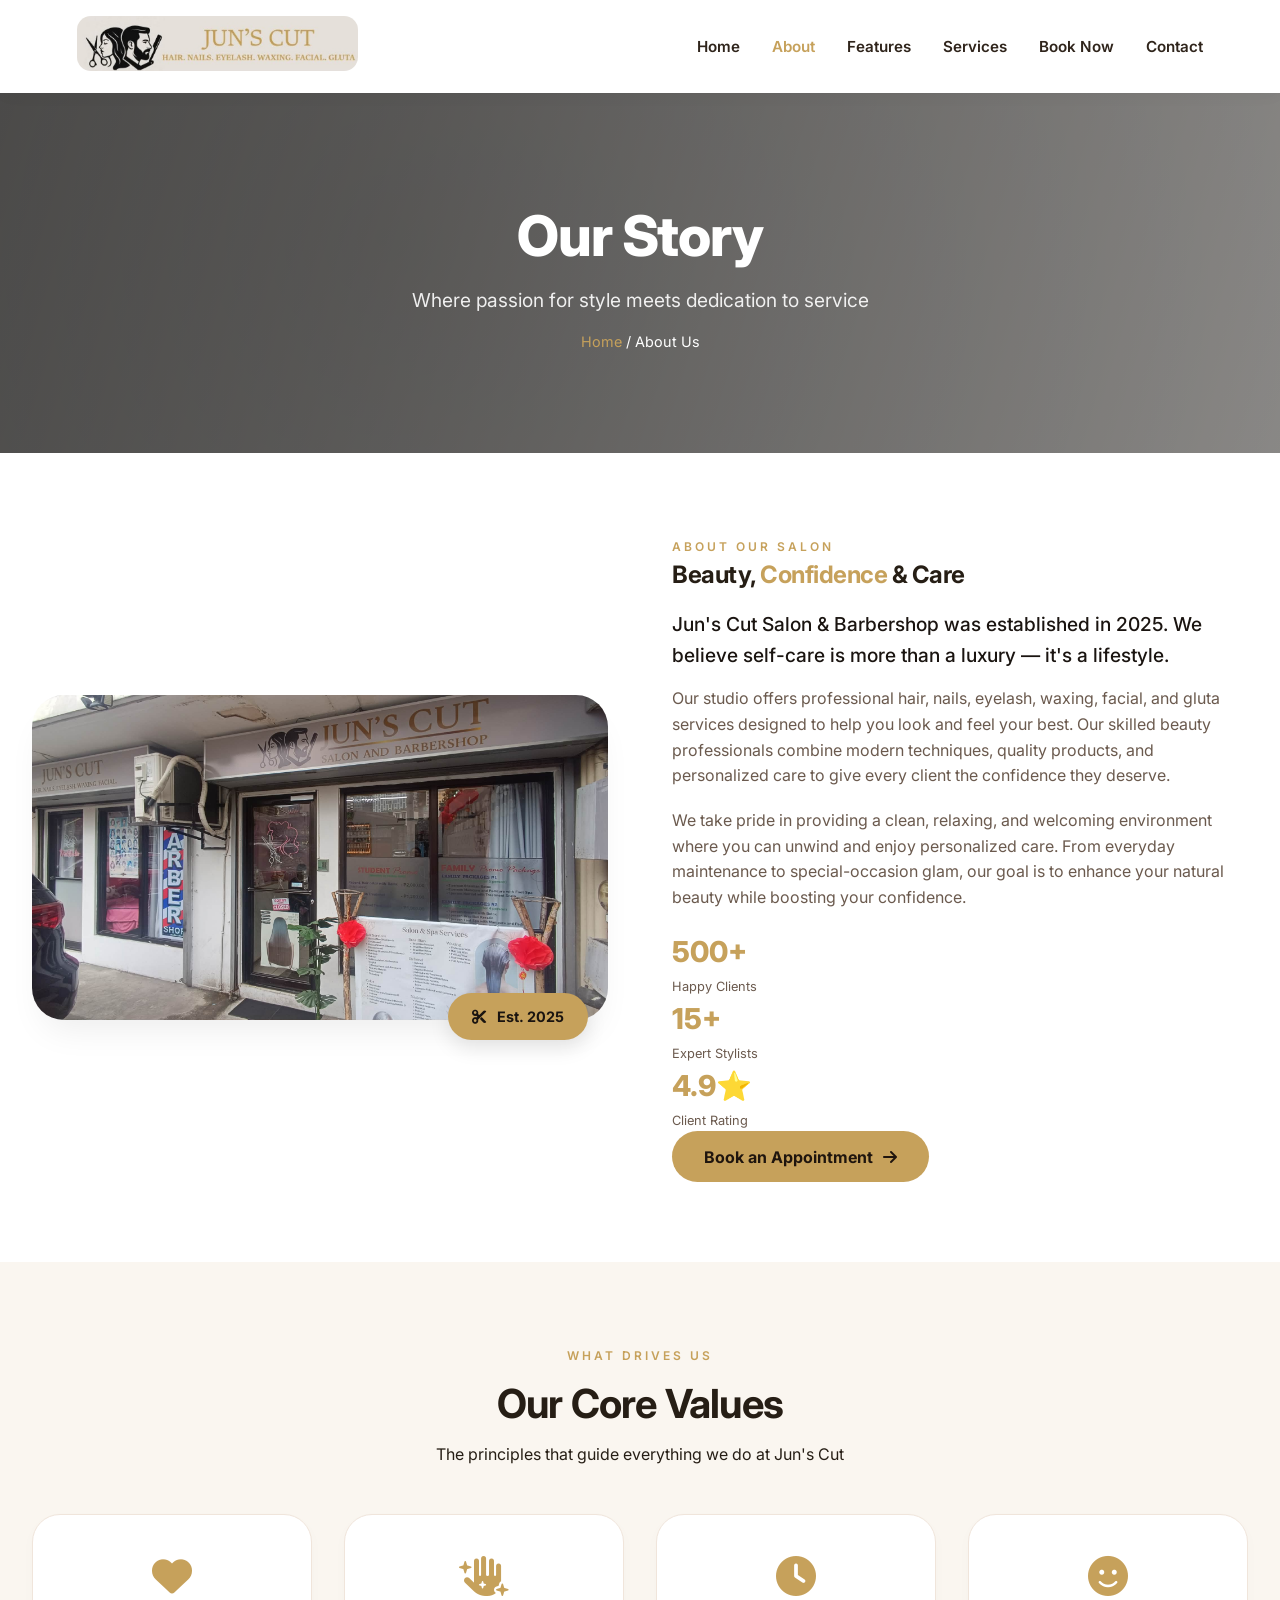
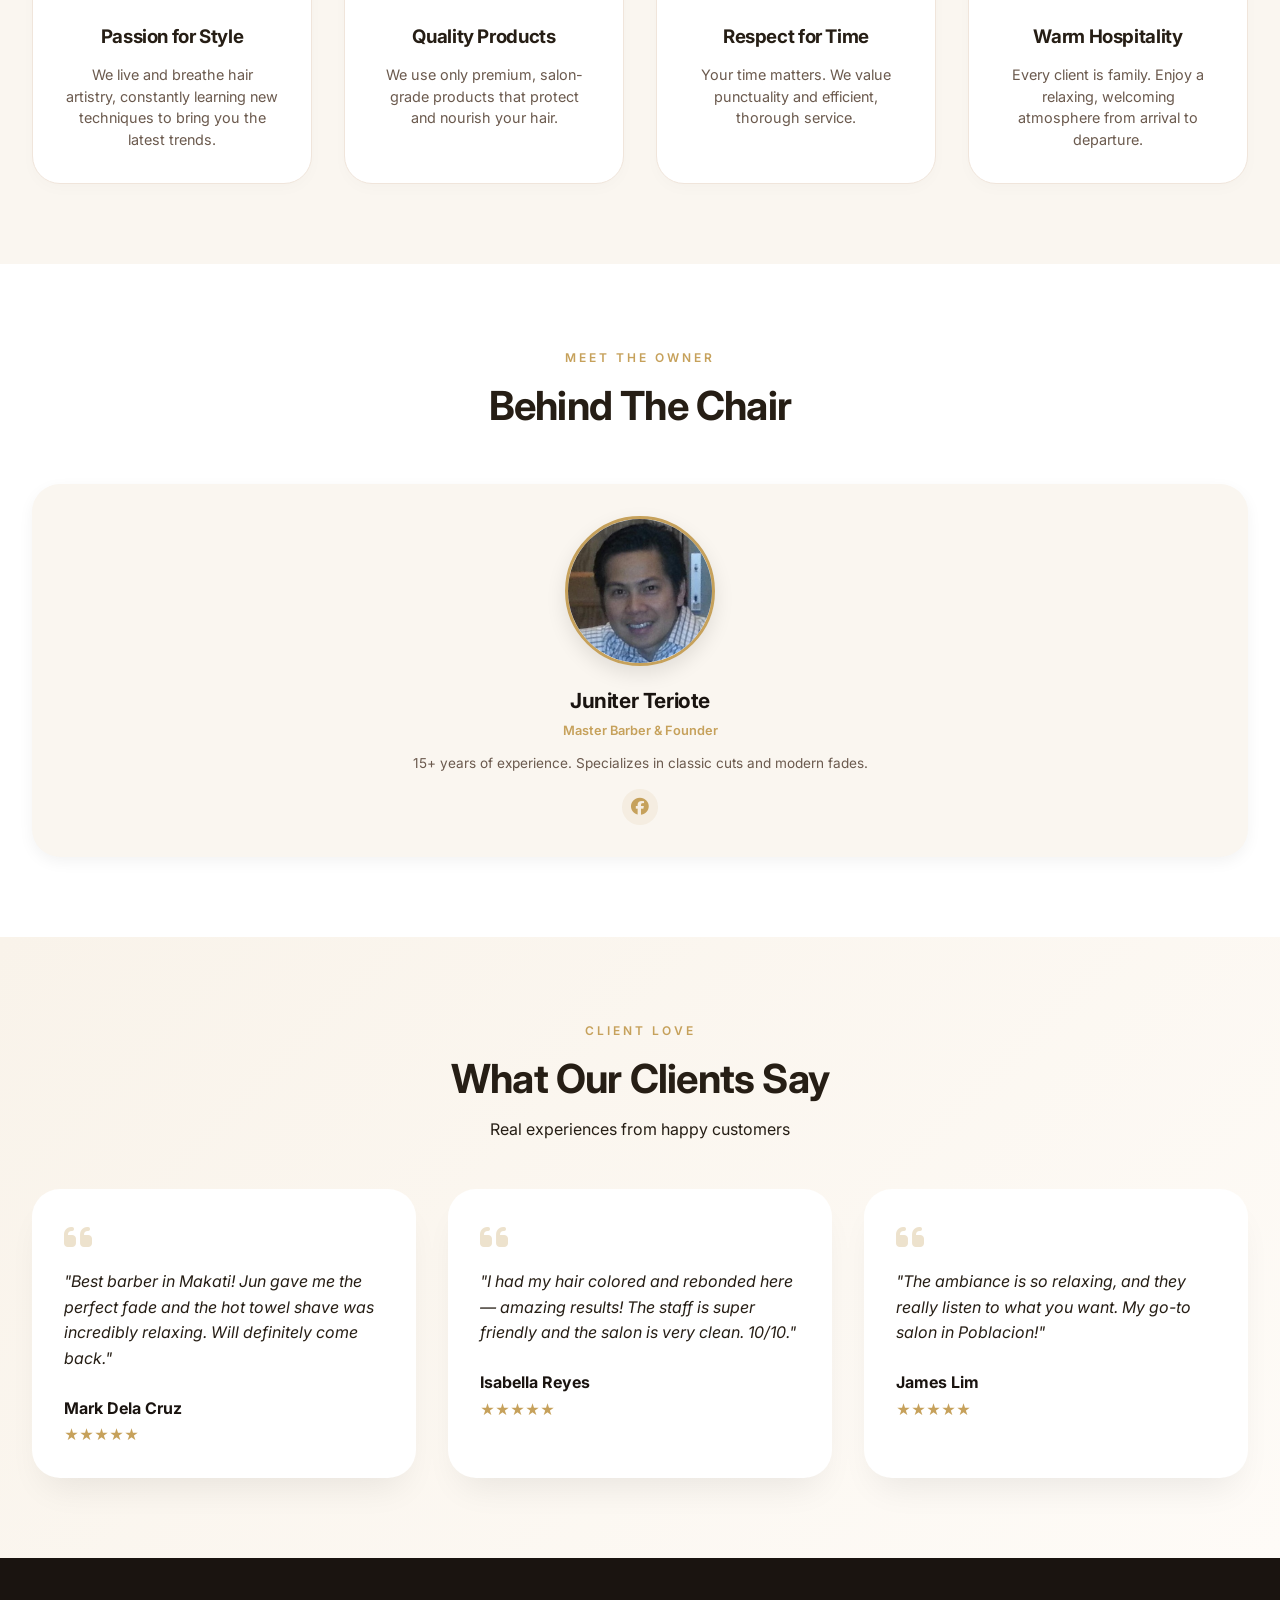
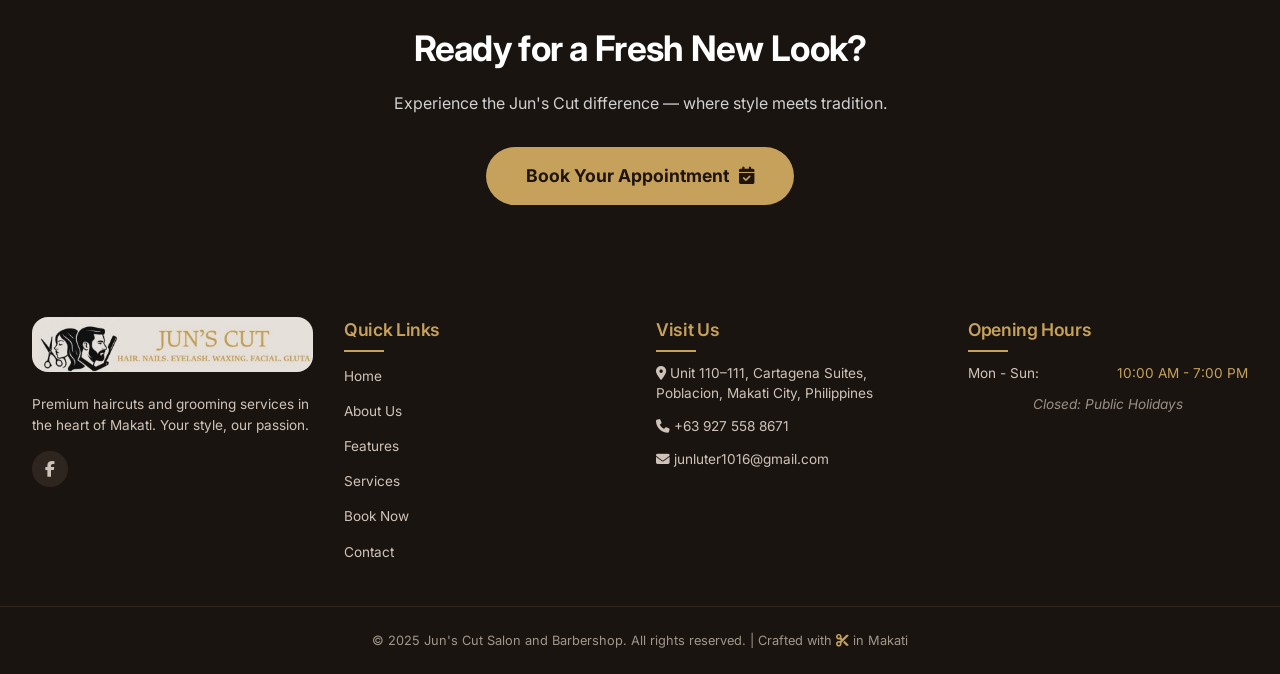
==== commit 3022c962: "Add files via upload" ====
--- a/about.html
+++ b/about.html
@@ -12,36 +12,39 @@
 </head>
 
 <body>
-    <header>
-        <nav class="navbar">
-            <a href="index.html" class="nav-logo">
-                <img src="./junscut.jpg" alt="Jun's Cut Salon Logo" class="logo">
-            </a>
-            <button class="mobile-toggle" id="mobileToggle" aria-label="Toggle navigation">
-                <i class="fas fa-bars"></i>
-            </button>
-            <ul class="nav-menu" id="navMenu">
-                <li class="nav-item">
-                    <a href="index.html" class="nav-link">Home</a>
-                </li>
-                <li class="nav-item">
-                    <a href="about.html" class="nav-link active">About</a>
-                </li>
-                <li class="nav-item">
-                    <a href="features.html" class="nav-link">Features</a>
-                </li>
-                <li class="nav-item">
-                    <a href="services.html" class="nav-link">Services</a>
-                </li>
-                <li class="nav-item">
-                    <a href="book.html" class="nav-link">Book Now</a>
-                </li>
-                <li class="nav-item">
-                    <a href="contact.html" class="nav-link">Contact</a>
-                </li>
-            </ul>
-        </nav>
-    </header>
+<header>
+    <nav class="navbar">
+        <a href="index.html" class="nav-logo">
+            <img src="./junscut.jpg" alt="Logo" class="logo">
+        </a>
+        <button class="hamburger" id="hamburger">
+            <span></span>
+            <span></span>
+            <span></span>
+        </button>
+        <ul class="nav-menu" id="nav-menu">
+            <li class="nav-item">
+                <a href="index.html" class="nav-link">Home</a>
+            </li>
+            <li class="nav-item">
+                <a href="about.html" class="nav-link">About</a>
+            </li>
+            <li class="nav-item">
+                <a href="features.html" class="nav-link">Features</a>
+            </li>
+            <li class="nav-item">
+                <a href="services.html" class="nav-link">Services</a>
+            </li>
+            <li class="nav-item">
+                <a href="book.html" class="nav-link">Book Now</a>
+            </li>
+            <li class="nav-item">
+                <a href="contact.html" class="nav-link">Contact</a>
+            </li>
+        </ul>
+    </nav>
+    <div class="nav-overlay" id="nav-overlay"></div>
+</header>
 
     <main>
         <section class="page-hero about-hero">
@@ -138,9 +141,8 @@
 <section class="team-section">
     <div class="container">
         <div class="section-header">
-            <span class="section-tag">Meet The Artist</span>
+            <span class="section-tag">Meet The Owner</span>
             <h2>Behind The Chair</h2>
-            <p>Talented professional dedicated to your best look</p>
         </div>
         <div class="team-grid">
             <div class="team-card">
@@ -237,9 +239,7 @@
         <div class="footer-col">
             <h4>Opening Hours</h4>
             <ul class="hours">
-                <li>Mon - Fri: <span>9:00 AM - 8:00 PM</span></li>
-                <li>Saturday: <span>9:00 AM - 8:00 PM</span></li>
-                <li>Sunday: <span>10:00 AM - 7:00 PM</span></li>
+                <li>Mon - Sun: <span>10:00 AM - 7:00 PM</span></li>
                 <li class="holiday">Closed: Public Holidays</li>
             </ul>
         </div>
--- a/style.css
+++ b/style.css
@@ -15,7 +15,7 @@
 
 :root {
     --gold: #C6A15B;
-    --gold-dark: #A十七三F;
+    --gold-dark: #A67C3F;
     --dark-charcoal: #1A1410;
     --soft-cream: #FAF6F0;
     --gray-mid: #6B5A4E;
@@ -177,21 +177,6 @@
     border-color: var(--gold);
 }
 
-.hero-stats {
-    display: flex;
-    gap: 2rem;
-    margin-top: 2rem;
-    font-size: 0.9rem;
-    font-weight: 500;
-}
-
-.hero-stats span {
-    font-weight: 800;
-    font-size: 1.3rem;
-    color: var(--gold);
-    display: block;
-}
-
 /* Common container & section */
 .container {
     max-width: 1280px;
@@ -315,83 +300,297 @@
     transform: scale(1.05);
 }
 
-/* Booking Section */
+/* ========== BOOKING FORM CENTERING FIX ========== */
+
 .booking-section {
-    background: linear-gradient(135deg, #F9F3EA 0%, #FEFBF7 100%);
-    padding: 5rem 0;
-}
-
-.booking-wrapper {
-    display: grid;
-    grid-template-columns: 1fr 1.2fr;
-    gap: 3rem;
+    background: #f5f2ef;
+    padding: 100px 5%;
+    min-height: 100vh;
+    display: flex;
+    align-items: center;
+    justify-content: center;
+}
+
+.booking-container {
+    max-width: 1200px;
+    width: 100%;
+    margin: 0 auto;
     background: white;
-    border-radius: 48px;
-    padding: 2.5rem;
-    box-shadow: var(--shadow-card);
-}
-
-.booking-info h2 {
-    font-size: 2rem;
-    margin: 0.8rem 0;
-}
-
-.info-row {
-    margin: 1.2rem 0;
+    border-radius: 24px;
+    overflow: hidden;
+    box-shadow: 0 20px 40px rgba(0, 0, 0, 0.1);
+    display: flex;
+    flex-wrap: wrap;
+}
+
+/* ========== FIX MISSING LETTERS / TEXT CUTOFF ========== */
+
+/* Fix text rendering and prevent cutoff */
+.booking-info-panel,
+.booking-form-panel,
+.booking-container * {
+    text-rendering: optimizeLegibility;
+    -webkit-font-smoothing: antialiased;
+    min-width: 1%;
+}
+
+/* Ensure text is visible and not cut off */
+.booking-info-panel {
+    flex: 1;
+    min-width: 280px;
+    background: white;
+    padding: 30px 25px;
+}
+
+.booking-info-panel h2 {
+    color: #d4a373;
+    font-size: 28px;
+    font-weight: 700;
+    margin-bottom: 10px;
+}
+
+.booking-info-panel > p {
+    color: black;
+    font-size: 13px;
+    line-height: 1.5;
+    margin-bottom: 20px;
+}
+
+
+/* Fix hours display */
+.info-hours li {
+    display: flex;
+    justify-content: space-between;
+    align-items: center;
+    padding: 10px 0;
+    border-bottom: 1px solid rgba(255, 255, 255, 0.1);
+    overflow: visible;
+}
+
+.info-hours li span:first-child {
+    font-weight: 500;
+    color: black;
+}
+
+/* Fix contact section */
+.contact-detail {
+    display: flex;
+    align-items: flex-start;
+    gap: 12px;
+    margin: 15px 0;
+    overflow: visible;
+    word-wrap: break-word;
+}
+
+.contact-detail li {
+    width: 20px;
+    margin-top: 2px;
+    color: #c89b6d;
+}
+
+.contact-detail span {
+    flex: 1;
+    font-size: 13px;
+    line-height: 1.5;
+    color: rgba(255, 255, 255, 0.8);
+    word-break: break-word;
+}
+
+/* Fix any hidden overflow */
+.booking-info-panel {
+    overflow: visible;
+    word-wrap: break-word;
+}
+
+.info-card {
+    margin-bottom: 15px;
+}
+
+.info-card h3 {
+    font-size: 14px;
+    margin-bottom: 8px;
+    color: #c89b6d;
+    gap: 6px;
+}
+
+/* Ensure all text is readable */
+.booking-info-panel * {
+    max-width: 100%;
+    overflow: visible !important;
+}
+
+/* Fix for the opening hours display */
+.info-hours li span:first-child {
+    min-width: 80px;
+    color: #000000;
+}
+
+.info-hours li span:last-child {
+    text-align: right;
+    color: #000000;
+}
+
+.contact-detail {
     display: flex;
     align-items: center;
     gap: 12px;
-    font-size: 0.95rem;
-}
-
-.info-row i {
-    color: var(--gold);
+    margin: 15px 0;
+    color: #000000;
+}
+
+.contact-detail i {
     width: 24px;
-}
-
-.booking-form {
-    background: var(--soft-cream);
-    padding: 1.8rem;
-    border-radius: 32px;
+    color: #c89b6d;
+}
+
+.contact-detail span {
+    opacity: 0.8;
+    font-size: 14px;
+    color: #000000;
+}
+
+/* Right Panel - Booking Form */
+.booking-form-panel {
+    flex: 1.5;
+    min-width: 350px;
+    padding: 40px 35px;
+    background: white;
+}
+
+.form-header {
+    margin-bottom: 25px;
+}
+
+.form-header h3 {
+    font-size: 28px;
+    color: #1a1410;
+    margin-bottom: 8px;
+}
+
+.form-header p {
+    color: #666;
+    font-size: 14px;
+}
+
+.booking-form-enhanced {
+    display: flex;
+    flex-direction: column;
+    gap: 18px;
 }
 
 .form-group {
-    margin-bottom: 1.2rem;
-}
-
-.form-group input, .form-group select, .form-group textarea {
-    width: 100%;
-    padding: 0.9rem 1rem;
-    border: 1px solid #E5DBD0;
-    border-radius: 60px;
+    display: flex;
+    flex-direction: column;
+}
+
+.form-group label {
+    font-size: 14px;
+    font-weight: 600;
+    margin-bottom: 6px;
+    color: #333;
+}
+
+.form-group input,
+.form-group select,
+.form-group textarea {
+    padding: 12px 15px;
+    border: 1.5px solid #e0d5c5;
+    border-radius: 10px;
+    font-size: 14px;
     font-family: inherit;
-    background: white;
-    transition: 0.2s;
+    transition: all 0.3s ease;
+}
+
+.form-group input:focus,
+.form-group select:focus,
+.form-group textarea:focus {
+    outline: none;
+    border-color: #c89b6d;
+    box-shadow: 0 0 0 3px rgba(200, 155, 109, 0.1);
 }
 
 .form-group textarea {
-    border-radius: 24px;
     resize: vertical;
+    min-height: 80px;
 }
 
 .form-row {
     display: grid;
     grid-template-columns: 1fr 1fr;
-    gap: 1rem;
-}
-
-.btn-full {
-    width: 100%;
-    justify-content: center;
+    gap: 15px;
+}
+
+.submit-btn-enhanced {
+    background: #c89b6d;
+    color: white;
     border: none;
+    padding: 14px;
+    font-size: 16px;
+    font-weight: 600;
+    border-radius: 10px;
     cursor: pointer;
-}
-
-.form-note {
-    font-size: 0.7rem;
+    transition: all 0.3s ease;
+    margin-top: 10px;
+}
+
+.submit-btn-enhanced:hover {
+    background: #a87e54;
+    transform: translateY(-2px);
+}
+
+.form-disclaimer {
     text-align: center;
-    margin-top: 1rem;
-    color: gray;
+    font-size: 12px;
+    color: #888;
+    margin-top: 15px;
+}
+
+.form-disclaimer i {
+    color: #c89b6d;
+    margin-right: 5px;
+}
+
+/* Responsive */
+@media (max-width: 768px) {
+    .booking-container {
+        flex-direction: column;
+    }
+    
+    .booking-info-panel {
+        order: 2;
+    }
+    
+    .booking-form-panel {
+        order: 1;
+    }
+    
+    .form-row {
+        grid-template-columns: 1fr;
+        gap: 18px;
+    }
+    
+    .booking-info-panel {
+        padding: 30px 25px;
+    }
+    
+    .booking-form-panel {
+        padding: 30px 25px;
+    }
+    
+    .form-header h3 {
+        font-size: 24px;
+    }
+}
+
+@media (max-width: 480px) {
+    .booking-section {
+        padding: 80px 15px;
+    }
+    
+    .booking-info-panel,
+    .booking-form-panel {
+        padding: 25px 20px;
+    }
 }
 
 /* ========== FOOTER - FULLY RESPONSIVE (FIXED FOR iPAD/TABLET) ========== */
@@ -539,6 +738,7 @@
     }
 }
 
+
 /* iPad & Medium Tablets (768px - 1024px) */
 @media (max-width: 992px) {
     .footer-content {
@@ -749,17 +949,6 @@
     line-height: 1.6;
 }
 
-.about-stats {
-    display: flex;
-    gap: 2rem;
-    margin: 2rem 0;
-    flex-wrap: wrap;
-}
-
-.stat-item {
-    text-align: center;
-}
-
 .stat-number {
     display: block;
     font-size: 1.8rem;
@@ -972,9 +1161,6 @@
 }
 
 @media (max-width: 768px) {
-    .about-stats {
-        justify-content: center;
-    }
     
     .value-card, .team-card, .testimonial-card {
         margin: 0 0.5rem;
@@ -994,10 +1180,6 @@
         position: static;
         margin-top: 1rem;
         display: inline-block;
-    }
-    
-    .about-stats {
-        gap: 1rem;
     }
     
     .stat-number {
@@ -1033,8 +1215,8 @@
 
 .info-card {
     background: white;
-    border-radius: 24px;
-    padding: 1.5rem;
+    border-radius: 30px;
+    padding: 30px 50px;
     margin-bottom: 1.5rem;
     box-shadow: 0 5px 20px rgba(0,0,0,0.05);
     border: 1px solid #f0e5db;
@@ -2324,4 +2506,166 @@
     .team-card {
         padding: 1.5rem;
     }
+}
+
+/* ========== MOBILE NAVIGATION FIXES ========== */
+
+/* Hide mobile toggle by default */
+.hamburger {
+    display: none;
+    flex-direction: column;
+    cursor: pointer;
+    background: none;
+    border: none;
+    padding: 10px;
+    z-index: 1001;
+}
+
+.hamburger span {
+    width: 25px;
+    height: 3px;
+    background: #2F241B;
+    margin: 3px 0;
+    transition: 0.3s;
+    border-radius: 3px;
+}
+
+/* Mobile Navigation Styles */
+@media (max-width: 768px) {
+    .navbar {
+        position: fixed;
+        top: 0;
+        left: 0;
+        width: 100%;
+        background-color: #e6e0d9;
+        z-index: 1000;
+        padding: 10px 20px;
+        flex-direction: row;
+        justify-content: space-between;
+    }
+    
+    .hamburger {
+        display: flex;
+    }
+    
+    /* Active hamburger animation */
+    .hamburger.active span:nth-child(1) {
+        transform: rotate(45deg) translate(5px, 5px);
+    }
+    
+    .hamburger.active span:nth-child(2) {
+        opacity: 0;
+    }
+    
+    .hamburger.active span:nth-child(3) {
+        transform: rotate(-45deg) translate(7px, -6px);
+    }
+    
+    .navbar .nav-menu {
+        position: fixed;
+        top: 0;
+        right: -100%;
+        width: 70%;
+        max-width: 300px;
+        height: 100vh;
+        background: #e6e0d9;
+        flex-direction: column;
+        justify-content: flex-start;
+        padding-top: 80px;
+        gap: 20px;
+        transition: right 0.3s ease-in-out;
+        z-index: 1000;
+        box-shadow: -5px 0 20px rgba(0,0,0,0.1);
+        margin: 0;
+    }
+    
+    .navbar .nav-menu.active {
+        right: 0;
+    }
+    
+    .navbar .nav-menu .nav-item {
+        width: 100%;
+        text-align: center;
+    }
+    
+    .navbar .nav-menu .nav-link {
+        display: block;
+        padding: 12px 20px;
+        font-size: 16px;
+        white-space: normal;
+    }
+    
+    /* Overlay when menu is open */
+    .nav-overlay {
+        position: fixed;
+        top: 0;
+        left: 0;
+        width: 100%;
+        height: 100%;
+        background: rgba(0,0,0,0.5);
+        z-index: 999;
+        opacity: 0;
+        visibility: hidden;
+        transition: opacity 0.3s ease, visibility 0.3s ease;
+    }
+    
+    .nav-overlay.active {
+        opacity: 1;
+        visibility: visible;
+    }
+    
+    /* Prevent body scroll */
+    body.menu-open {
+        overflow: hidden;
+    }
+    
+    .hero-section {
+        padding-top: 80px;
+    }
+    
+    .about {
+        margin-top: 60px;
+    }
+}
+
+@media (max-width: 480px) {
+    .navbar .nav-menu {
+        width: 85%;
+    }
+}
+
+
+@media (max-width: 768px) {
+    .hero-section {
+        min-height: 80vh;
+        background-position: center;
+        justify-content: center;
+        text-align: center;
+    }
+    
+    .hero-content {
+        margin: 0 auto;
+        margin-left: auto;
+        margin-right: auto;
+        width: 90%;
+        max-width: 500px;
+        padding: 2rem 1.5rem;
+        text-align: center;
+        border-left: none;
+        border-top: 6px solid var(--gold);
+    }
+    
+    .hero-content h1 {
+        font-size: 2rem;
+        text-align: center;
+    }
+    
+    .hero-content p {
+        font-size: 0.95rem;
+        text-align: center;
+    }
+    
+    .hero-buttons {
+        justify-content: center;
+    }
 }
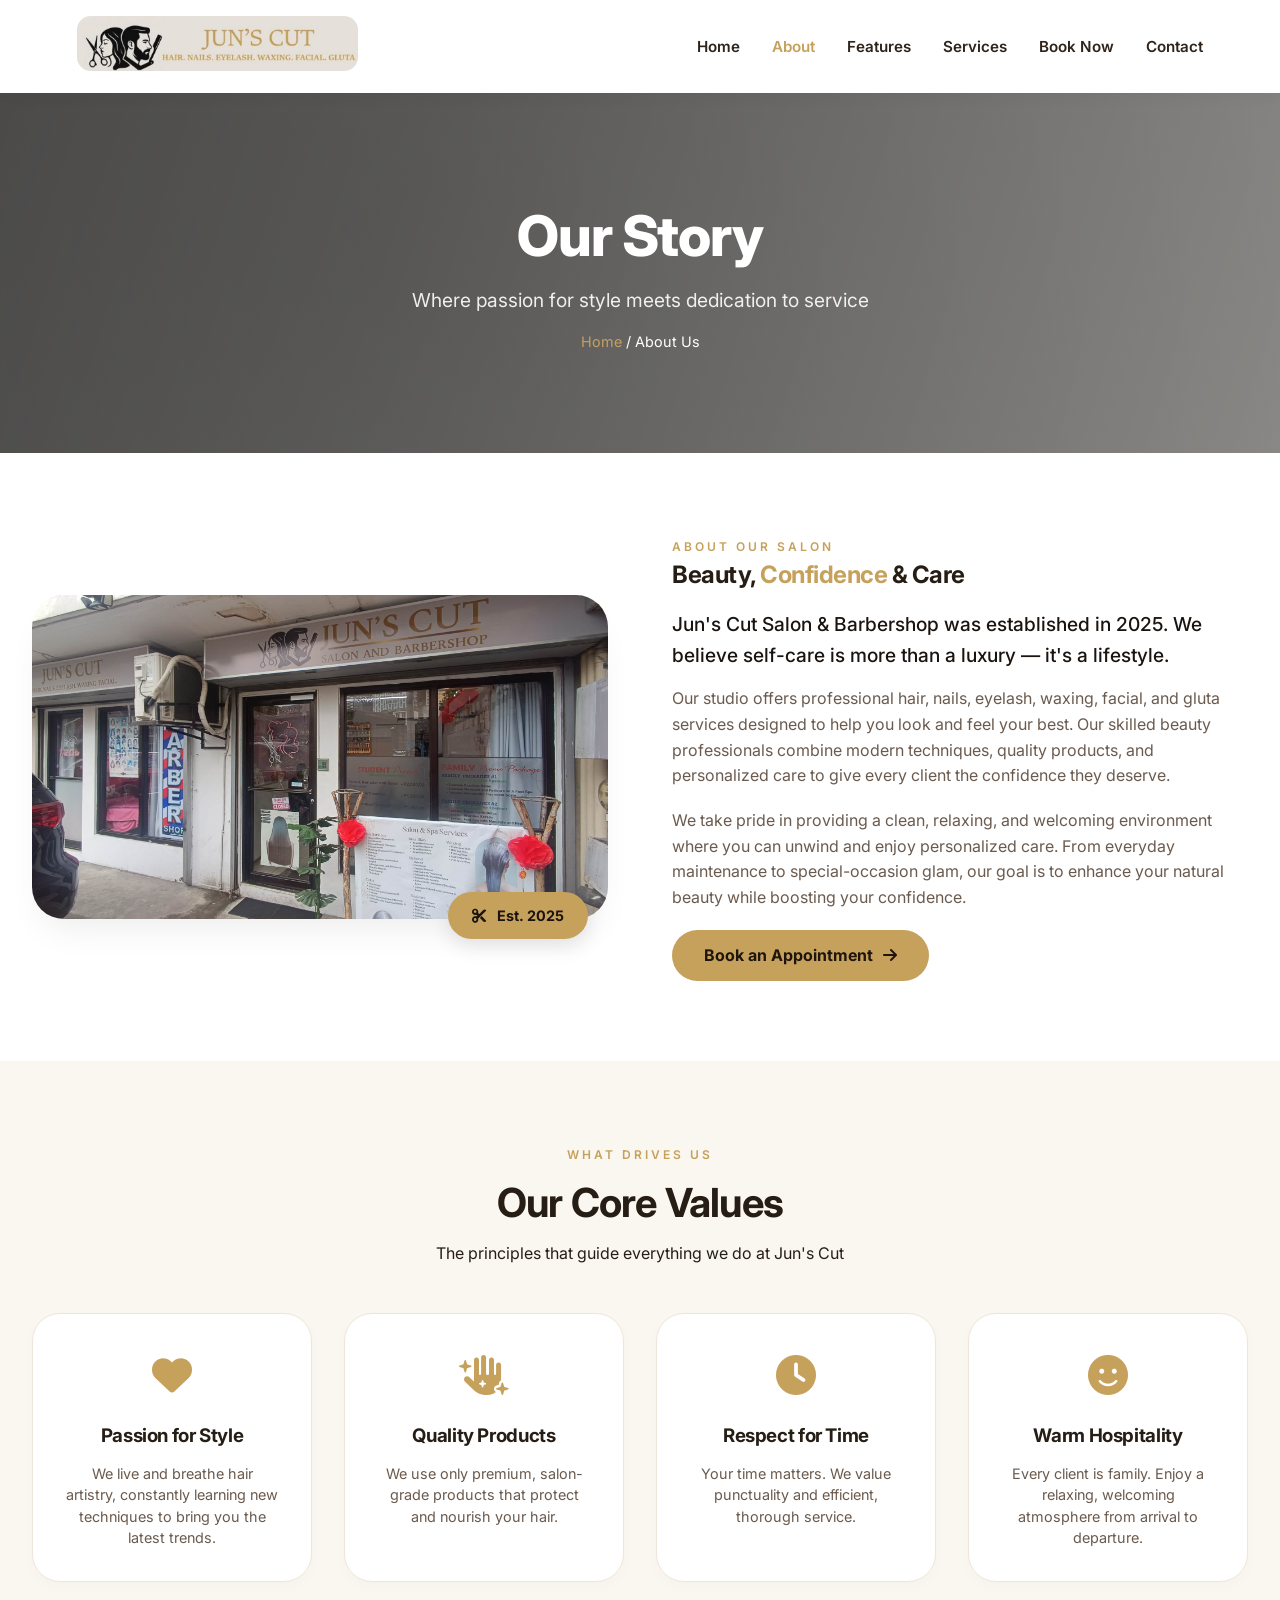
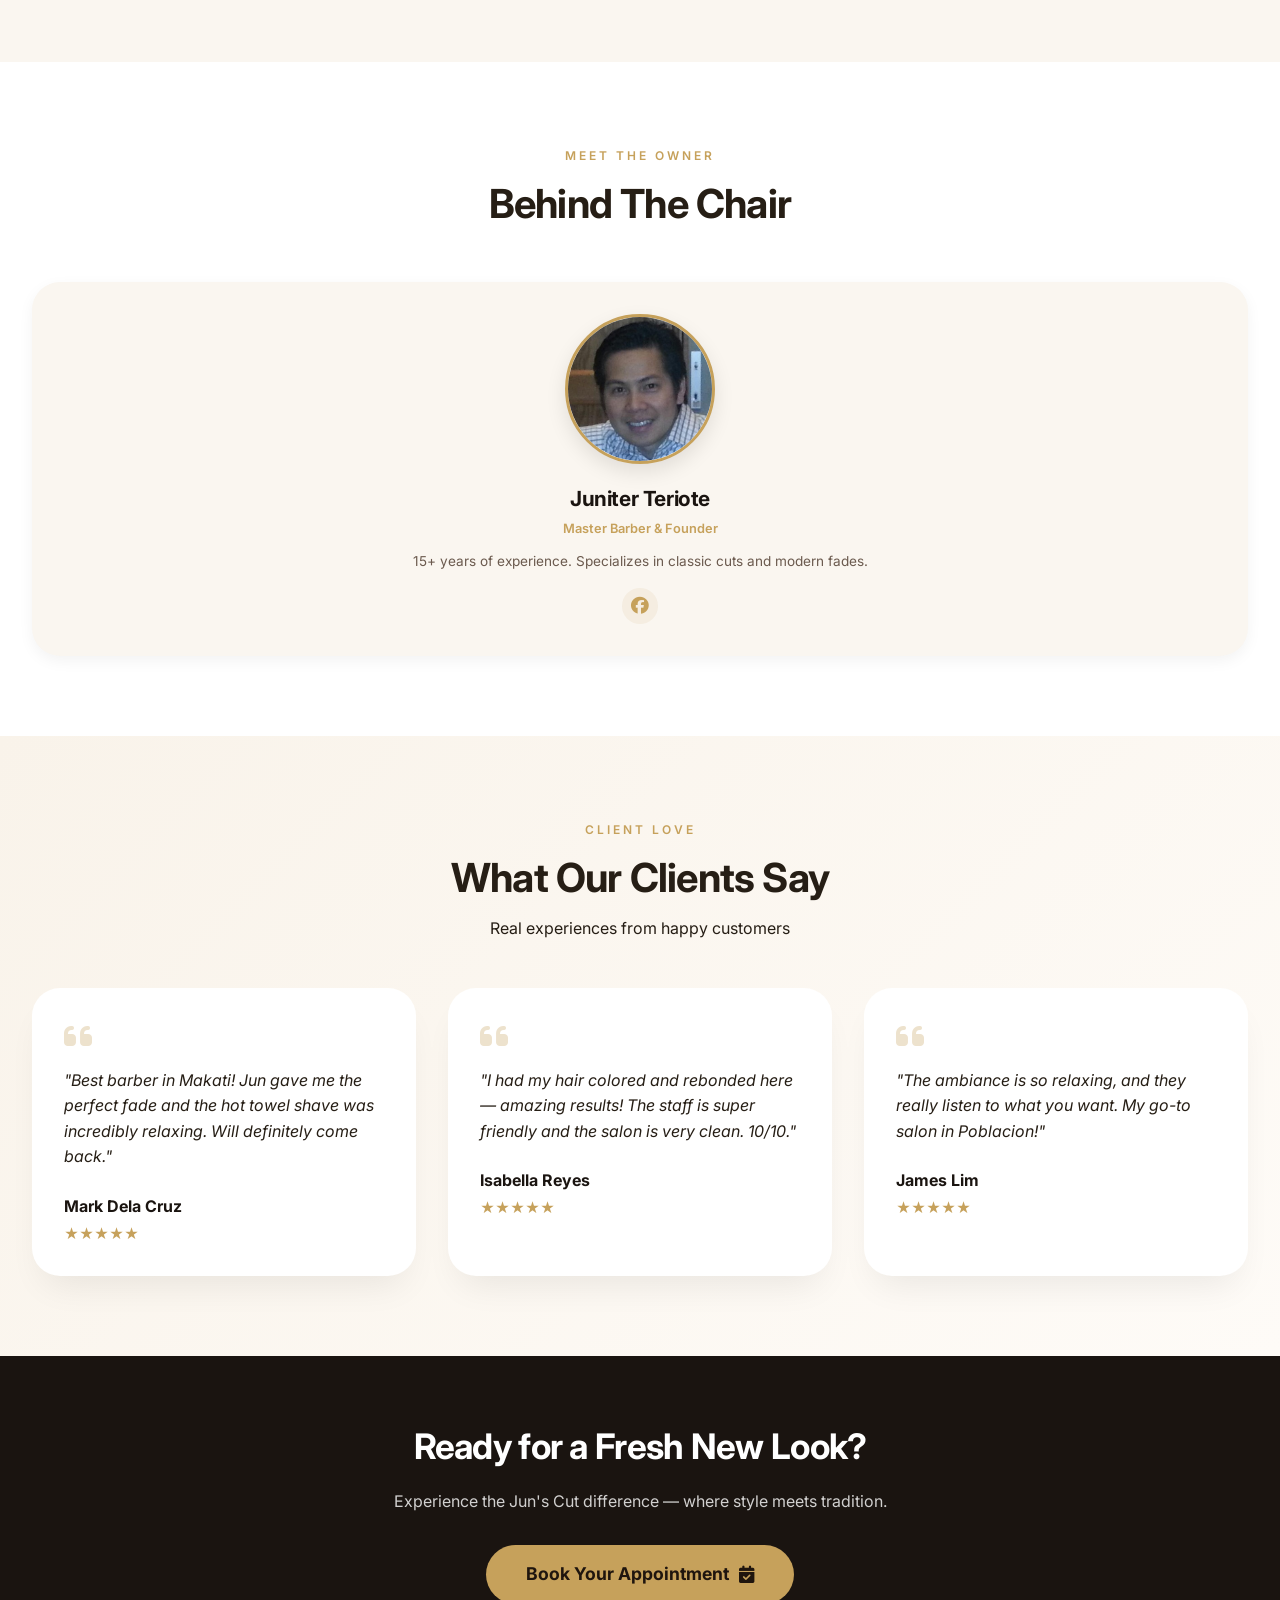
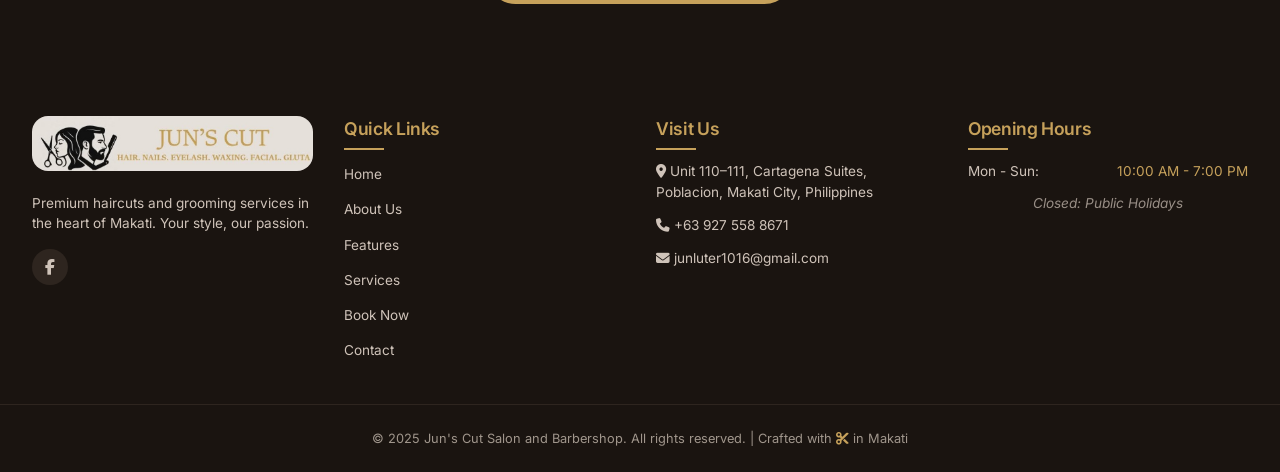
==== commit d6c787b1: "Add files via upload" ====
--- a/about.html
+++ b/about.html
@@ -86,20 +86,6 @@
                             We take pride in providing a clean, relaxing, and welcoming environment where you can unwind and enjoy personalized care. 
                             From everyday maintenance to special-occasion glam, our goal is to enhance your natural beauty while boosting your confidence.
                         </p>
-                        <div class="about-stats">
-                            <div class="stat-item">
-                                <span class="stat-number">500+</span>
-                                <span class="stat-label">Happy Clients</span>
-                            </div>
-                            <div class="stat-item">
-                                <span class="stat-number">15+</span>
-                                <span class="stat-label">Expert Stylists</span>
-                            </div>
-                            <div class="stat-item">
-                                <span class="stat-number">4.9⭐</span>
-                                <span class="stat-label">Client Rating</span>
-                            </div>
-                        </div>
                         <a href="book.html" class="btn-primary">Book an Appointment <i class="fas fa-arrow-right"></i></a>
                     </div>
                 </div>
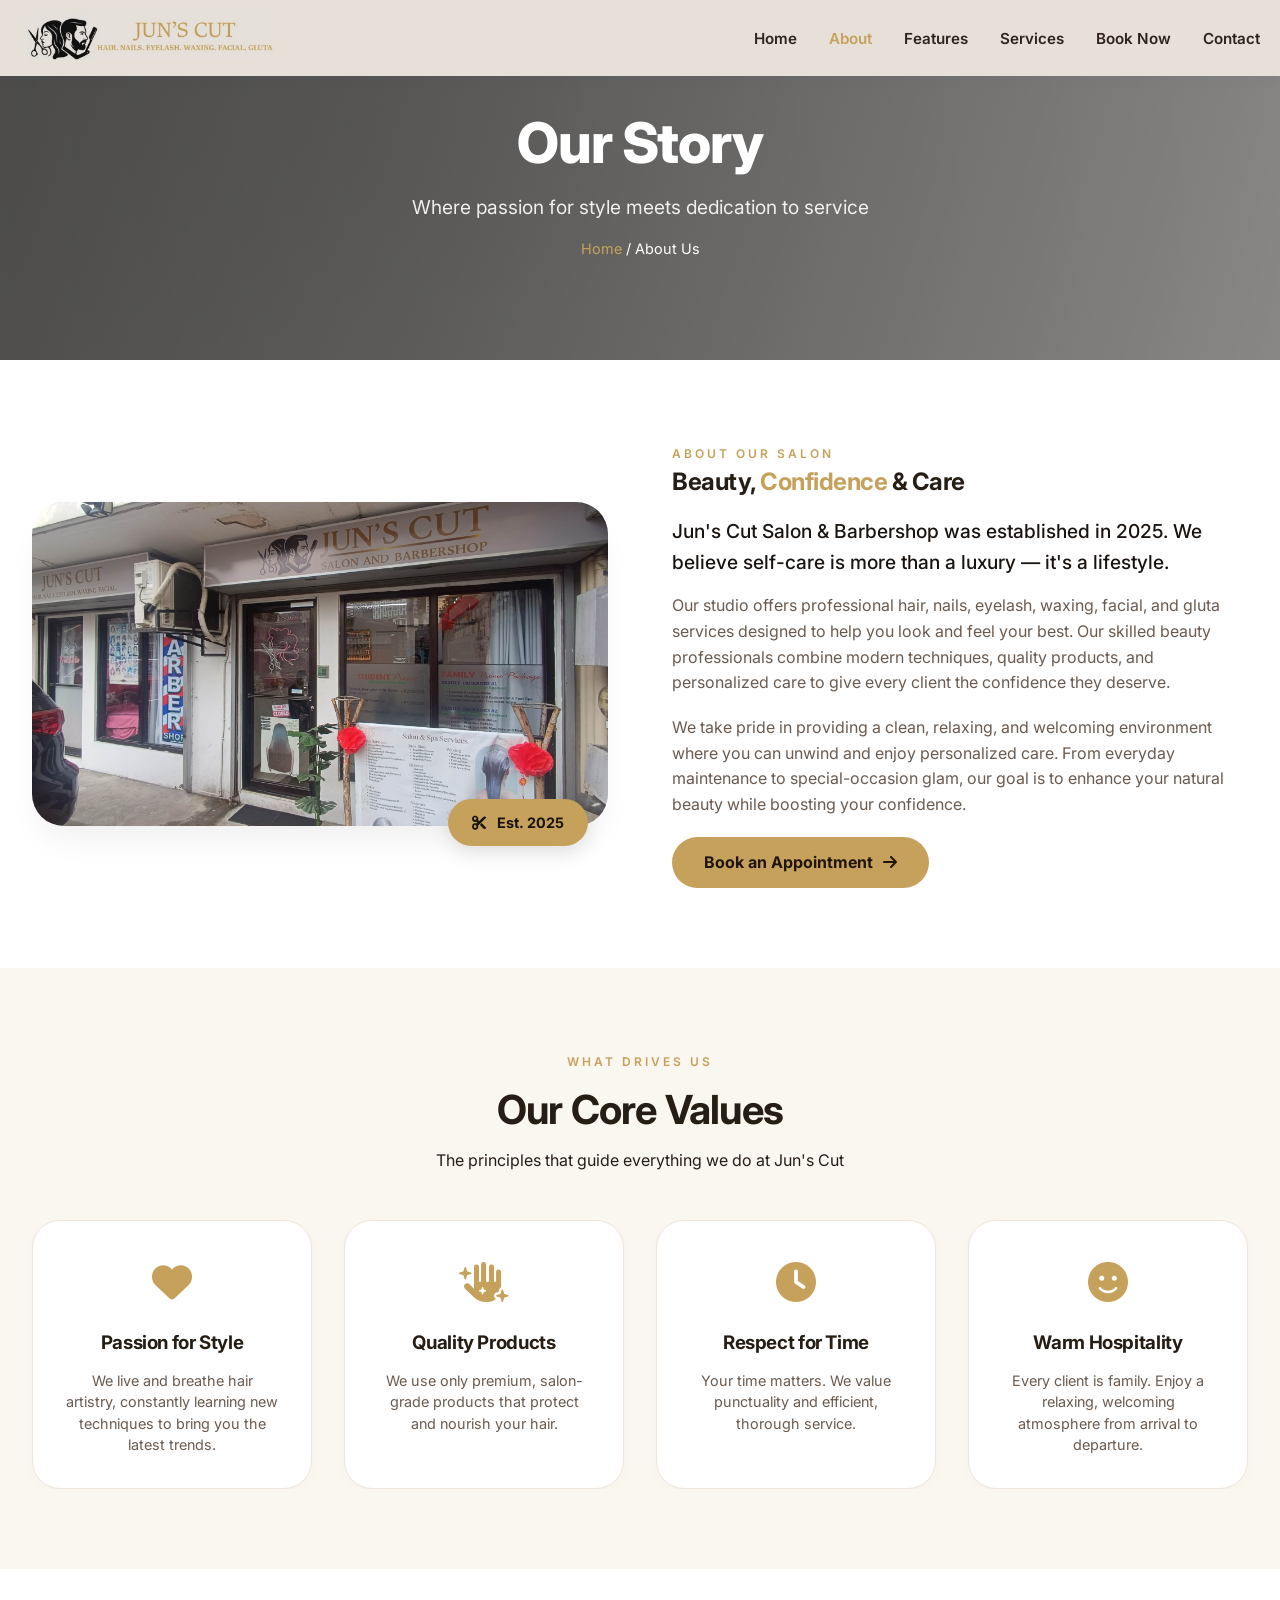
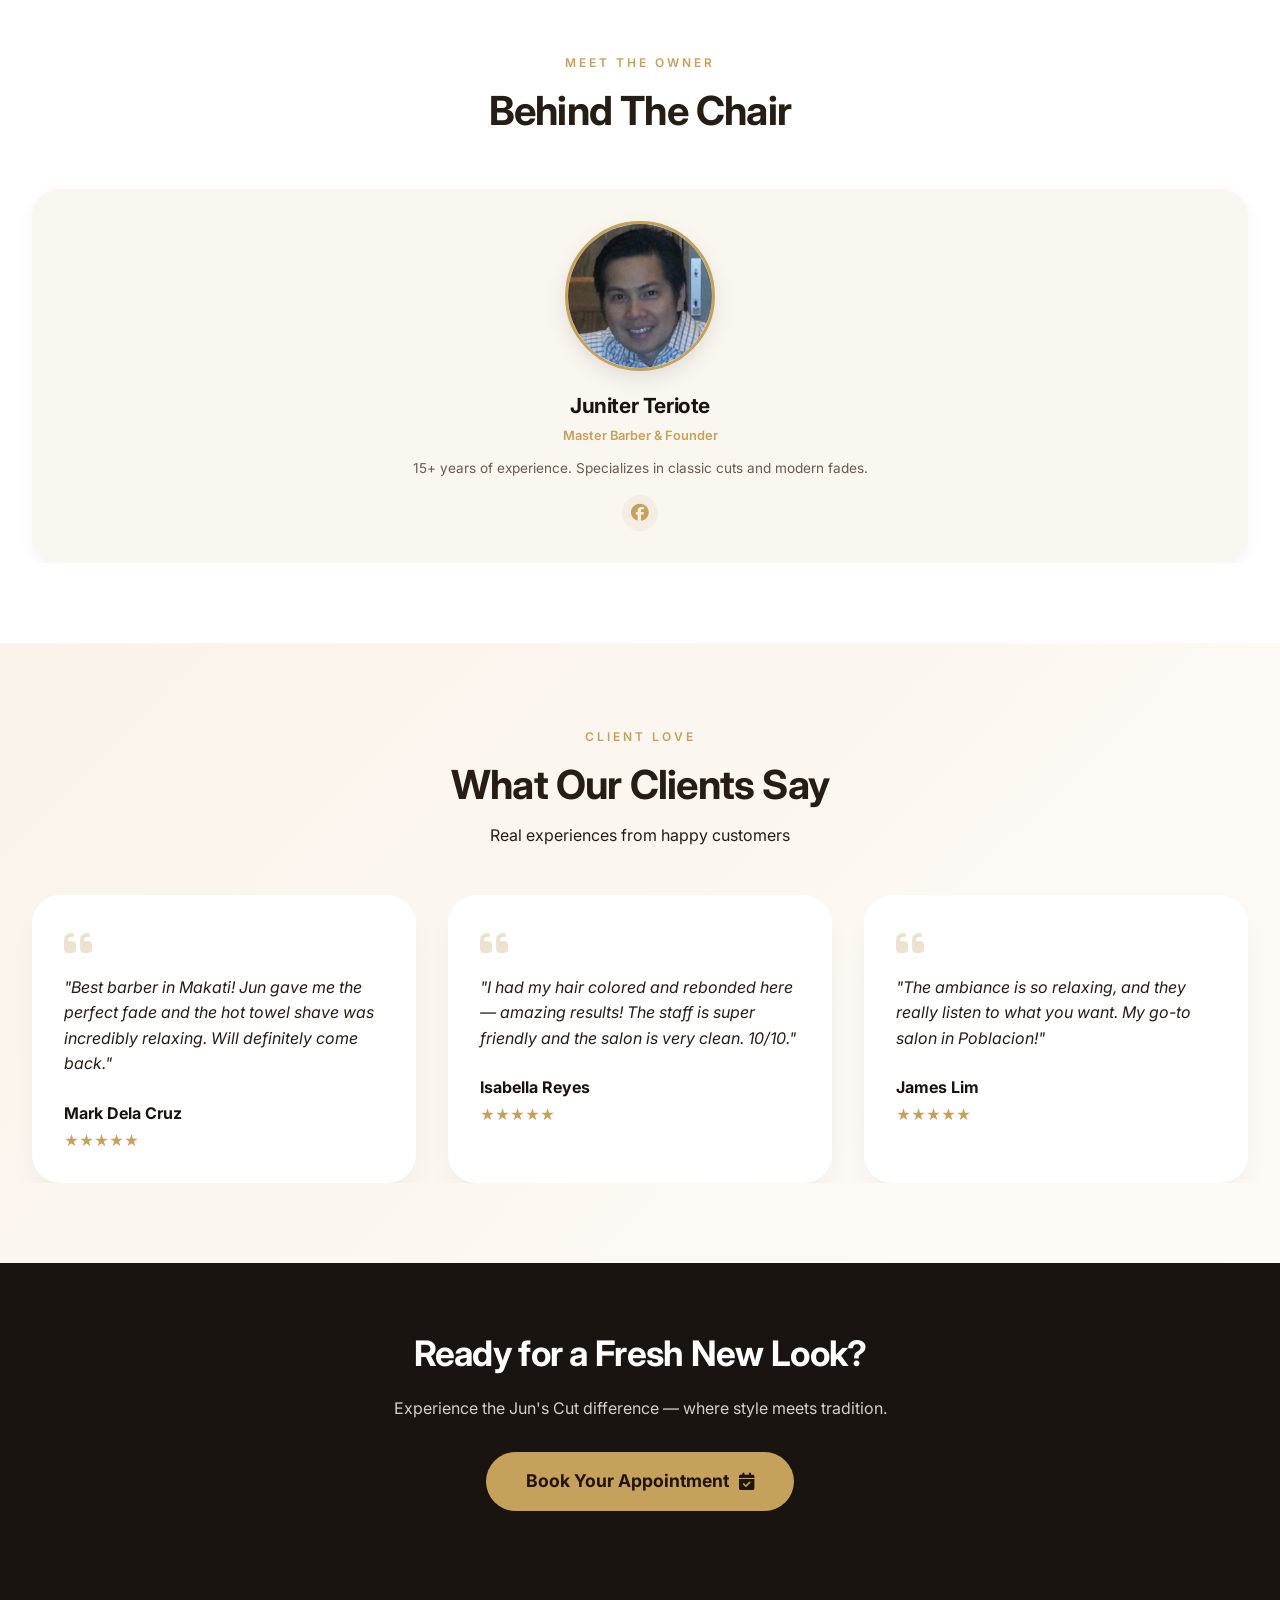
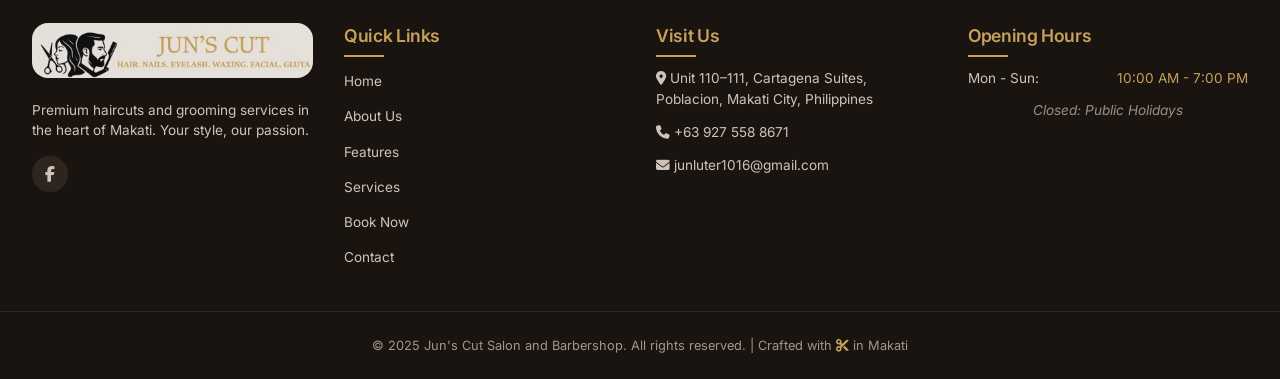
==== commit d554af08: "Add files via upload" ====
--- a/about.html
+++ b/about.html
@@ -12,39 +12,27 @@
 </head>
 
 <body>
-<header>
-    <nav class="navbar">
-        <a href="index.html" class="nav-logo">
-            <img src="./junscut.jpg" alt="Logo" class="logo">
-        </a>
-        <button class="hamburger" id="hamburger">
-            <span></span>
-            <span></span>
-            <span></span>
-        </button>
-        <ul class="nav-menu" id="nav-menu">
-            <li class="nav-item">
-                <a href="index.html" class="nav-link">Home</a>
-            </li>
-            <li class="nav-item">
-                <a href="about.html" class="nav-link">About</a>
-            </li>
-            <li class="nav-item">
-                <a href="features.html" class="nav-link">Features</a>
-            </li>
-            <li class="nav-item">
-                <a href="services.html" class="nav-link">Services</a>
-            </li>
-            <li class="nav-item">
-                <a href="book.html" class="nav-link">Book Now</a>
-            </li>
-            <li class="nav-item">
-                <a href="contact.html" class="nav-link">Contact</a>
-            </li>
-        </ul>
-    </nav>
-    <div class="nav-overlay" id="nav-overlay"></div>
-</header>
+    <header>
+        <nav class="navbar">
+            <a href="index.html" class="nav-logo">
+                <img src="./junscut.jpg" alt="Logo" class="logo">
+            </a>
+            <button class="hamburger" id="hamburger">
+                <span></span>
+                <span></span>
+                <span></span>
+            </button>
+            <ul class="nav-menu" id="nav-menu">
+                <li class="nav-item"><a href="index.html" class="nav-link">Home</a></li>
+                <li class="nav-item"><a href="about.html" class="nav-link">About</a></li>
+                <li class="nav-item"><a href="features.html" class="nav-link">Features</a></li>
+                <li class="nav-item"><a href="services.html" class="nav-link">Services</a></li>
+                <li class="nav-item"><a href="book.html" class="nav-link">Book Now</a></li>
+                <li class="nav-item"><a href="contact.html" class="nav-link">Contact</a></li>
+            </ul>
+        </nav>
+        <div class="nav-overlay" id="nav-overlay"></div>
+    </header>
 
     <main>
         <section class="page-hero about-hero">
--- a/style.css
+++ b/style.css
@@ -340,6 +340,7 @@
     min-width: 280px;
     background: white;
     padding: 30px 25px;
+    border-radius: 6%;
 }
 
 .booking-info-panel h2 {
@@ -351,7 +352,7 @@
 
 .booking-info-panel > p {
     color: black;
-    font-size: 13px;
+    font-size: 16px;
     line-height: 1.5;
     margin-bottom: 20px;
 }
@@ -528,6 +529,7 @@
     font-size: 16px;
     font-weight: 600;
     border-radius: 10px;
+    align-items: center;
     cursor: pointer;
     transition: all 0.3s ease;
     margin-top: 10px;
@@ -1223,7 +1225,7 @@
 }
 
 .info-card h3 {
-    font-size: 1.1rem;
+    font-size: 20px;
     margin-bottom: 1rem;
     color: var(--dark-charcoal);
     display: flex;
@@ -1252,6 +1254,7 @@
 
 .info-hours span {
     color: var(--gray-mid);
+    font-size: 15px;
 }
 
 .info-hours strong {
@@ -1974,74 +1977,64 @@
 
 /* ========== CONTACT PAGE SPECIFIC STYLES ========== */
 
-.contact-hero {
-    background: linear-gradient(107deg, rgba(0,0,0,0.65) 0%, rgba(0,0,0,0.4) 100%), url('https://images.pexels.com/photos/3993449/beard-trimming-barber-shop-3993449.jpg?auto=compress&cs=tinysrgb&w=1600');
-}
-
-.contact-page-section {
-    padding: 5rem 0;
-    background: linear-gradient(135deg, #F9F3EA 0%, #FEFBF7 100%);
-}
-
-.contact-page-wrapper {
-    display: grid;
-    grid-template-columns: 1fr 1fr;
-    gap: 3rem;
-    align-items: start;
+/* ========== CONTACT PAGE FIX - CENTER CONTENT ========== */
+
+/* ========== CONTACT PAGE FIX - CENTER CONTENT ========== */
+
+.contact-section {
+    background: #f5f2ef;
+    padding: 100px 5%;
+    min-height: 100vh;
+}
+
+.contact-container {
+    max-width: 1200px;
+    width: 100%;
+    margin: 0 auto;
+    background: white;
+    border-radius: 24px;
+    overflow: hidden;
+    box-shadow: 0 20px 40px rgba(0, 0, 0, 0.1);
+    display: flex;
+    flex-wrap: wrap;
 }
 
 /* Left Panel - Contact Info */
 .contact-info-panel {
+    flex: 1;
+    min-width: 300px;
     background: white;
-    border-radius: 32px;
-    padding: 2rem;
-    box-shadow: var(--shadow-card);
-}
-
-.section-header-left {
-    margin-bottom: 2rem;
-}
-
-.section-header-left .section-tag {
-    display: inline-block;
-    margin-bottom: 0.5rem;
-}
-
-.section-header-left h2 {
-    font-size: 2rem;
-    margin-bottom: 0.5rem;
-}
-
-.section-header-left p {
-    color: var(--gray-mid);
+    padding: 40px 30px;
+    color: white;
+}
+
+.contact-info-panel h2 {
+    color: #d4a373;
+    font-size: 28px;
+    margin-bottom: 10px;
+}
+
+.contact-info-panel > p {
+    color: black;
+    font-size: 14px;
+    margin-bottom: 30px;
 }
 
 .contact-details {
-    display: flex;
-    flex-direction: column;
-    gap: 1.5rem;
-    margin-bottom: 2rem;
+    margin-bottom: 30px;
 }
 
 .contact-card {
     display: flex;
-    gap: 1.2rem;
+    gap: 15px;
+    margin-bottom: 25px;
     align-items: flex-start;
-    padding: 1rem;
-    border-radius: 20px;
-    transition: 0.2s;
-    background: var(--soft-cream);
-}
-
-.contact-card:hover {
-    transform: translateX(5px);
-    background: #fefaf5;
 }
 
 .contact-icon {
-    width: 50px;
-    height: 50px;
-    background: rgba(198, 161, 91, 0.1);
+    width: 45px;
+    height: 45px;
+    background: rgba(212, 163, 115, 0.15);
     border-radius: 50%;
     display: flex;
     align-items: center;
@@ -2050,124 +2043,243 @@
 }
 
 .contact-icon i {
-    font-size: 1.3rem;
-    color: var(--gold);
+    font-size: 20px;
+    color: #d4a373;
 }
 
 .contact-text h4 {
-    font-size: 1rem;
-    margin-bottom: 0.3rem;
-    color: var(--dark-charcoal);
+    color: #d4a373;
+    font-size: 16px;
+    margin-bottom: 5px;
 }
 
 .contact-text p {
-    font-size: 0.9rem;
-    color: var(--gray-mid);
-    margin-bottom: 0.2rem;
-}
-
-.contact-note {
-    font-size: 0.8rem;
-    opacity: 0.7;
+    color: black;
+    font-size: 13px;
+    line-height: 1.5;
+    margin-bottom: 3px;
+}
+
+.contact-text .small-note {
+    font-size: 11px;
+    color: black;
 }
 
 /* Social Section */
 .social-section {
-    margin-top: 1rem;
-    padding-top: 1rem;
-    border-top: 1px solid #f0e5db;
+    margin-top: 20px;
+    padding-top: 20px;
+    border-top: 1px solid rgba(255, 255, 255, 0.1);
 }
 
 .social-section h3 {
-    font-size: 1rem;
-    margin-bottom: 1rem;
-    color: var(--dark-charcoal);
-}
-
-.social-links-horizontal {
-    display: flex;
+    color: #d4a373;
+    font-size: 16px;
+    margin-bottom: 15px;
+}
+
+.social-links {
+    display: flex;
+    gap: 15px;
     flex-wrap: wrap;
-    gap: 1rem;
-}
-
-.social-link-item {
+}
+
+.social-link {
     display: flex;
     align-items: center;
     gap: 8px;
-    padding: 0.7rem 1.2rem;
-    background: var(--soft-cream);
-    border-radius: 60px;
+    padding: 8px 18px;
+    background: rgba(255, 255, 255, 0.1);
+    border-radius: 30px;
     text-decoration: none;
-    color: var(--dark-charcoal);
-    transition: 0.2s;
-    font-size: 0.9rem;
-    font-weight: 500;
-}
-
-.social-link-item i {
-    font-size: 1.1rem;
-    color: var(--gold);
-}
-
-.social-link-item:hover {
-    background: var(--gold);
-    color: white;
+    color: blac;
+    font-size: 14px;
+    transition: 0.3s;
+}
+
+.social-link:hover {
+    background: #d4a373;
+    color: #1A1410;
     transform: translateY(-2px);
 }
 
-.social-link-item:hover i {
-    color: white;
+.social-link i {
+    font-size: 16px;
 }
 
 /* Right Panel - Contact Form */
 .contact-form-panel {
+    flex: 1.2;
+    min-width: 350px;
+    padding: 40px 35px;
     background: white;
-    border-radius: 32px;
-    padding: 2rem;
-    box-shadow: var(--shadow-card);
-}
-
-.form-header {
-    text-align: center;
-    margin-bottom: 2rem;
-}
-
-.form-header h2 {
-    font-size: 1.8rem;
-    margin-bottom: 0.5rem;
-}
-
-.form-header p {
-    color: var(--gray-mid);
+}
+
+.contact-form-panel .form-header {
+    margin-bottom: 25px;
+}
+
+.contact-form-panel .form-header h3 {
+    font-size: 28px;
+    color: #1a1410;
+    margin-bottom: 8px;
+}
+
+.contact-form-panel .form-header p {
+    color: #666;
+    font-size: 14px;
 }
 
 .contact-form-enhanced {
     display: flex;
     flex-direction: column;
-    gap: 1.2rem;
-}
-
-/* Success Message */
-.contact-success {
-    text-align: center;
-    padding: 2rem;
-}
-
-.contact-success i {
-    font-size: 4rem;
-    color: #4CAF50;
-    margin-bottom: 1rem;
-}
-
-.contact-success h3 {
-    font-size: 1.6rem;
-    margin-bottom: 0.5rem;
-    color: var(--dark-charcoal);
-}
-
-.contact-success p {
-    color: var(--gray-mid);
-    margin-bottom: 1.5rem;
+    gap: 18px;
+}
+
+.form-group {
+    display: flex;
+    flex-direction: column;
+}
+
+.form-group label {
+    font-size: 14px;
+    font-weight: 600;
+    margin-bottom: 6px;
+    color: #333;
+}
+
+.form-group label .required {
+    color: #d4a373;
+}
+
+.form-group input,
+.form-group select,
+.form-group textarea {
+    padding: 12px 15px;
+    border: 1.5px solid #e0d5c5;
+    border-radius: 10px;
+    font-size: 14px;
+    font-family: inherit;
+    transition: all 0.3s ease;
+}
+
+.form-group input:focus,
+.form-group select:focus,
+.form-group textarea:focus {
+    outline: none;
+    border-color: #d4a373;
+    box-shadow: 0 0 0 3px rgba(212, 163, 115, 0.1);
+}
+
+.form-group textarea {
+    resize: vertical;
+    min-height: 100px;
+}
+
+.form-row {
+    display: grid;
+    grid-template-columns: 1fr 1fr;
+    gap: 15px;
+}
+
+.submit-btn {
+    background: #d4a373;
+    color: white;
+    border: none;
+    padding: 14px;
+    font-size: 16px;
+    font-weight: 600;
+    border-radius: 10px;
+    cursor: pointer;
+    transition: all 0.3s ease;
+    margin-top: 10px;
+}
+
+.submit-btn:hover {
+    background: #b8865a;
+    transform: translateY(-2px);
+}
+
+/* ========== RESPONSIVE FOR CONTACT PAGE ========== */
+
+@media (max-width: 992px) {
+    .contact-container {
+        flex-direction: column;
+    }
+    
+    .contact-info-panel {
+        order: 2;
+    }
+    
+    .contact-form-panel {
+        order: 1;
+    }
+}
+
+@media (max-width: 768px) {
+    .contact-section {
+        padding: 80px 20px;
+    }
+    
+    .contact-info-panel {
+        padding: 30px 25px;
+    }
+    
+    .contact-form-panel {
+        padding: 30px 25px;
+    }
+    
+    .form-row {
+        grid-template-columns: 1fr;
+        gap: 18px;
+    }
+    
+    .contact-form-panel .form-header h3 {
+        font-size: 24px;
+    }
+    
+    .contact-info-panel h2 {
+        font-size: 24px;
+    }
+}
+
+@media (max-width: 480px) {
+    .contact-section {
+        padding: 60px 15px;
+    }
+    
+    .contact-info-panel {
+        padding: 25px 20px;
+    }
+    
+    .contact-form-panel {
+        padding: 25px 20px;
+    }
+    
+    .contact-card {
+        gap: 12px;
+    }
+    
+    .contact-icon {
+        width: 38px;
+        height: 38px;
+    }
+    
+    .contact-icon i {
+        font-size: 16px;
+    }
+    
+    .contact-text h4 {
+        font-size: 14px;
+    }
+    
+    .contact-text p {
+        font-size: 12px;
+    }
+    
+    .social-links {
+        justify-content: center;
+    }
 }
 
 /* Map Section */
@@ -2511,6 +2623,54 @@
 /* ========== MOBILE NAVIGATION FIXES ========== */
 
 /* Hide mobile toggle by default */
+/* ========== HAMBURGER MENU STYLES ========== */
+
+html, body {
+    overflow-x: hidden !important;
+    width: 100%;
+    position: relative;
+}
+
+body {
+    overflow-x: hidden;
+    position: relative;
+}
+
+/* Fix container overflow */
+.container,
+.hero-section,
+.booking-section,
+.contact-section,
+.services-section,
+.features-section,
+.about-section {
+    overflow-x: hidden !important;
+    width: 100%;
+}
+
+/* Fix navbar positioning */
+.navbar {
+    position: fixed;
+    top: 0;
+    left: 0;
+    width: 100%;
+    background: #e6e0d9;
+    z-index: 1000;
+    padding: 10px 20px;
+    display: flex;
+    justify-content: space-between;
+    align-items: center;
+    box-sizing: border-box;
+}
+
+/* Fix logo */
+.logo {
+    height: 50px;
+    width: auto;
+    max-width: 100%;
+}
+
+/* Fix hamburger button */
 .hamburger {
     display: none;
     flex-direction: column;
@@ -2518,7 +2678,8 @@
     background: none;
     border: none;
     padding: 10px;
-    z-index: 1001;
+    z-index: 1002;
+    position: relative;
 }
 
 .hamburger span {
@@ -2528,27 +2689,70 @@
     margin: 3px 0;
     transition: 0.3s;
     border-radius: 3px;
-}
-
-/* Mobile Navigation Styles */
+    display: block;
+}
+
+/* Mobile styles */
 @media (max-width: 768px) {
-    .navbar {
-        position: fixed;
-        top: 0;
-        left: 0;
-        width: 100%;
-        background-color: #e6e0d9;
-        z-index: 1000;
-        padding: 10px 20px;
-        flex-direction: row;
-        justify-content: space-between;
+    body {
+        overflow-x: hidden;
+        position: relative;
     }
     
     .hamburger {
         display: flex;
     }
     
-    /* Active hamburger animation */
+    /* Hide nav menu by default */
+    .nav-menu {
+        position: fixed !important;
+        top: 0 !important;
+        right: -100% !important;
+        width: 75% !important;
+        max-width: 280px !important;
+        height: 100vh !important;
+        background: #e6e0d9 !important;
+        flex-direction: column !important;
+        justify-content: flex-start !important;
+        align-items: center !important;
+        padding: 80px 20px 30px !important;
+        margin: 0 !important;
+        transition: right 0.3s ease-in-out !important;
+        z-index: 1001 !important;
+        box-shadow: -5px 0 20px rgba(0,0,0,0.15) !important;
+        overflow-y: auto !important;
+        display: flex !important;
+        list-style: none !important;
+    }
+    
+    /* Show menu when active */
+    .nav-menu.active {
+        right: 0 !important;
+    }
+    
+    /* Menu items */
+    .nav-menu .nav-item {
+        width: 100% !important;
+        margin: 0 !important;
+        padding: 0 !important;
+        text-align: center !important;
+    }
+    
+    .nav-menu .nav-link {
+        display: block !important;
+        padding: 12px 20px !important;
+        font-size: 16px !important;
+        color: #2F241B !important;
+        text-decoration: none !important;
+        font-weight: 600 !important;
+        width: 100% !important;
+    }
+    
+    .nav-menu .nav-link:hover {
+        color: #c89b6d !important;
+    }
+    
+    /* Hamburger animation */
     .hamburger.active span:nth-child(1) {
         transform: rotate(45deg) translate(5px, 5px);
     }
@@ -2561,41 +2765,7 @@
         transform: rotate(-45deg) translate(7px, -6px);
     }
     
-    .navbar .nav-menu {
-        position: fixed;
-        top: 0;
-        right: -100%;
-        width: 70%;
-        max-width: 300px;
-        height: 100vh;
-        background: #e6e0d9;
-        flex-direction: column;
-        justify-content: flex-start;
-        padding-top: 80px;
-        gap: 20px;
-        transition: right 0.3s ease-in-out;
-        z-index: 1000;
-        box-shadow: -5px 0 20px rgba(0,0,0,0.1);
-        margin: 0;
-    }
-    
-    .navbar .nav-menu.active {
-        right: 0;
-    }
-    
-    .navbar .nav-menu .nav-item {
-        width: 100%;
-        text-align: center;
-    }
-    
-    .navbar .nav-menu .nav-link {
-        display: block;
-        padding: 12px 20px;
-        font-size: 16px;
-        white-space: normal;
-    }
-    
-    /* Overlay when menu is open */
+    /* Overlay */
     .nav-overlay {
         position: fixed;
         top: 0;
@@ -2607,24 +2777,84 @@
         opacity: 0;
         visibility: hidden;
         transition: opacity 0.3s ease, visibility 0.3s ease;
+        pointer-events: none;
     }
     
     .nav-overlay.active {
         opacity: 1;
         visibility: visible;
-    }
-    
-    /* Prevent body scroll */
+        pointer-events: auto;
+    }
+    
+    /* Prevent body scroll when menu is open */
     body.menu-open {
-        overflow: hidden;
-    }
-    
+        overflow: hidden !important;
+        position: fixed !important;
+        width: 100% !important;
+    }
+    
+    /* Fix hero section spacing */
     .hero-section {
-        padding-top: 80px;
-    }
-    
-    .about {
         margin-top: 60px;
+        padding: 20px 15px;
+        overflow-x: hidden;
+    }
+    
+    .hero-content {
+        margin: 0 auto;
+        width: 100%;
+        max-width: 100%;
+        padding: 20px 15px;
+        box-sizing: border-box;
+    }
+    
+    .hero-content h1 {
+        font-size: 1.6rem;
+        word-wrap: break-word;
+    }
+    
+    /* Fix all sections */
+    section {
+        overflow-x: hidden !important;
+    }
+    
+    /* Fix containers */
+    .container,
+    .booking-container,
+    .contact-container,
+    .services-container {
+        overflow-x: hidden !important;
+        width: 100% !important;
+        padding-left: 15px !important;
+        padding-right: 15px !important;
+        box-sizing: border-box !important;
+    }
+}
+
+/* Small phones */
+@media (max-width: 480px) {
+    .nav-menu {
+        width: 85% !important;
+    }
+    
+    .hero-content h1 {
+        font-size: 1.4rem;
+    }
+    
+    .hero-content p {
+        font-size: 0.85rem;
+    }
+    
+    .hero-buttons {
+        flex-direction: column;
+        gap: 10px;
+    }
+    
+    .hero-buttons .btn-primary,
+    .hero-buttons .btn-outline {
+        width: 100%;
+        text-align: center;
+        justify-content: center;
     }
 }
 
@@ -2634,38 +2864,80 @@
     }
 }
 
-
-@media (max-width: 768px) {
-    .hero-section {
-        min-height: 80vh;
-        background-position: center;
-        justify-content: center;
-        text-align: center;
-    }
-    
-    .hero-content {
-        margin: 0 auto;
-        margin-left: auto;
-        margin-right: auto;
-        width: 90%;
-        max-width: 500px;
-        padding: 2rem 1.5rem;
-        text-align: center;
-        border-left: none;
-        border-top: 6px solid var(--gold);
-    }
-    
-    .hero-content h1 {
-        font-size: 2rem;
-        text-align: center;
-    }
-    
-    .hero-content p {
-        font-size: 0.95rem;
-        text-align: center;
-    }
-    
-    .hero-buttons {
-        justify-content: center;
-    }
+/* Contact form success message */
+/* Contact form styles */
+/* Contact form success message */
+/* Contact form success message styles */
+.contact-success {
+    display: flex;
+    justify-content: center;
+    align-items: center;
+    min-height: 400px;
+}
+
+.success-message-centered {
+    text-align: center;
+    padding: 50px 30px;
+    background: linear-gradient(135deg, #fff 0%, #f9f5f0 100%);
+    border-radius: 20px;
+    box-shadow: 0 10px 30px rgba(0,0,0,0.1);
+    border: 1px solid #e0d5c5;
+    width: 100%;
+    max-width: 450px;
+    margin: 0 auto;
+}
+
+.success-message-centered i {
+    font-size: 70px;
+    color: #2ecc71;
+    margin-bottom: 20px;
+}
+
+.success-message-centered h3 {
+    color: #1a1410;
+    font-size: 28px;
+    margin-bottom: 15px;
+    font-weight: 600;
+}
+
+.success-message-centered p {
+    color: #555;
+    font-size: 16px;
+    margin-bottom: 10px;
+}
+
+.success-message-centered strong {
+    color: #c89b6d;
+}
+
+.btn-new-message {
+    background: #c89b6d;
+    color: white;
+    border: none;
+    padding: 12px 30px;
+    border-radius: 40px;
+    cursor: pointer;
+    font-size: 15px;
+    font-weight: 600;
+    margin-top: 20px;
+    transition: all 0.3s ease;
+}
+
+.btn-new-message:hover {
+    background: #a87e54;
+    transform: translateY(-2px);
+    box-shadow: 0 5px 15px rgba(200, 155, 109, 0.3);
+}
+
+/* Error message styles */
+.error-message {
+    color: #e74c3c;
+    font-size: 11px;
+    margin-top: 5px;
+    display: block;
+}
+
+/* Required field star */
+.required {
+    color: #e74c3c;
 }
